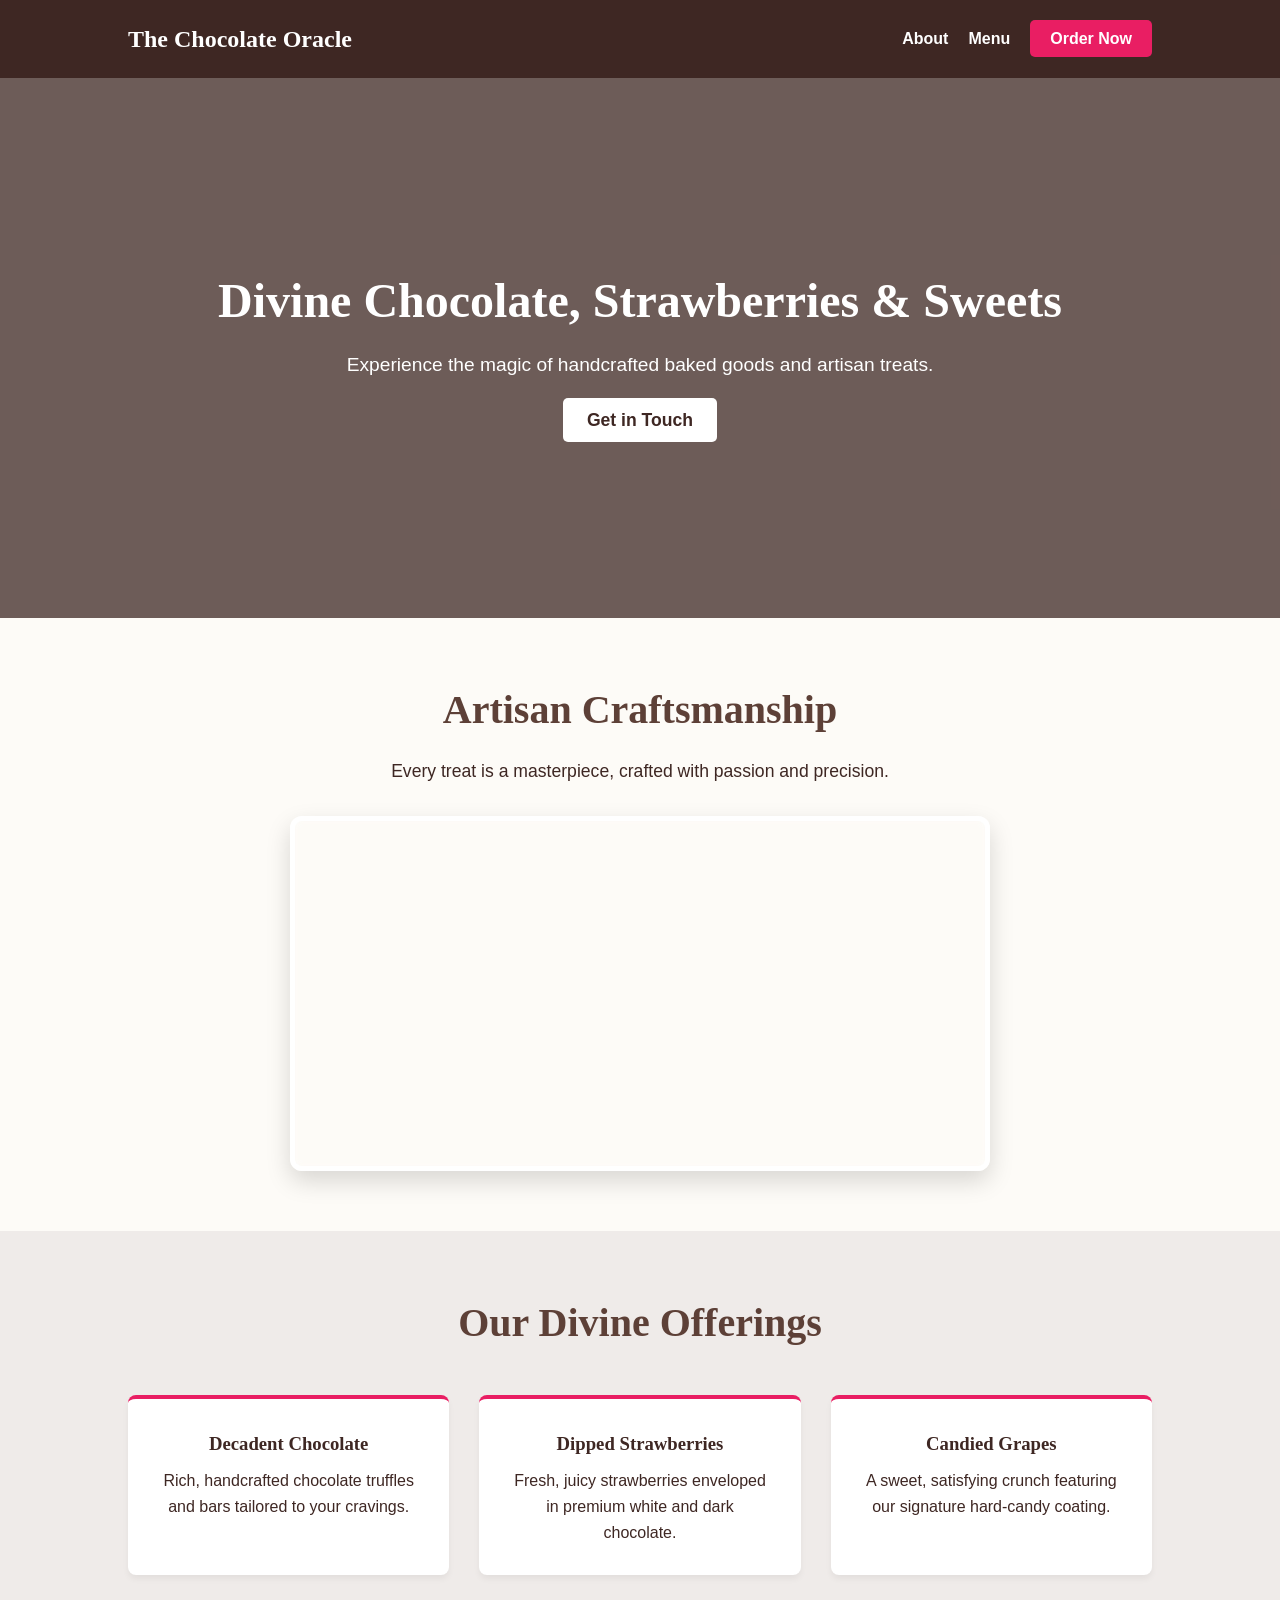
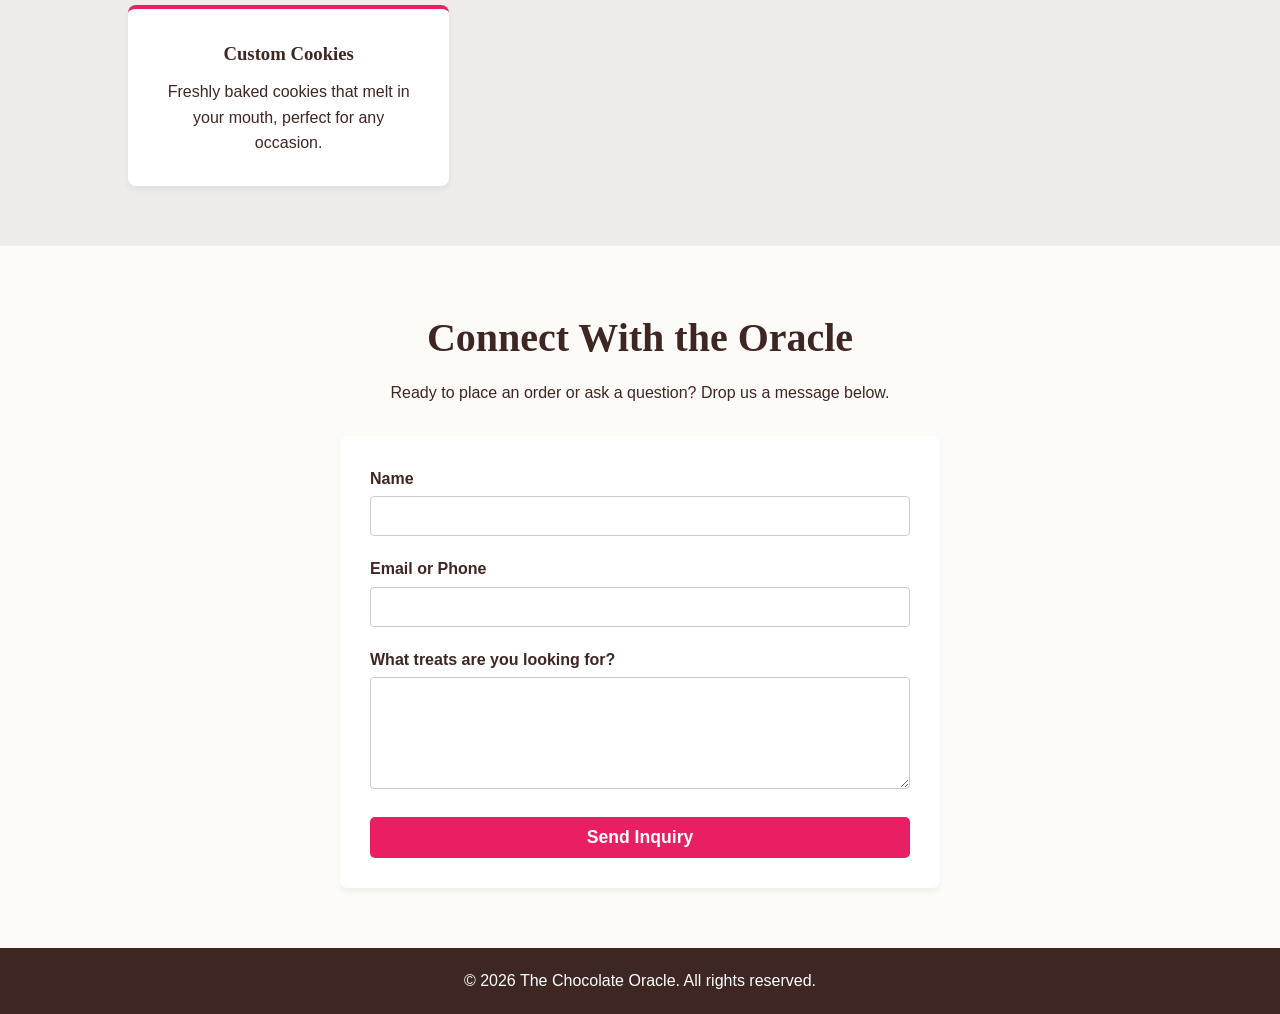
==== index.html @ 6633719f "Update index.html" ====
<!DOCTYPE html>
<html lang="en">
<head>
    <meta charset="UTF-8">
    <meta name="viewport" content="width=device-width, initial-scale=1.0">
    <title>The Chocolate Oracle | Divine Sweets & Treats</title>
    <link rel="stylesheet" href="style.css">
</head>
<body>

    <!-- Navigation -->
    <header>
        <nav class="navbar">
            <h1 class="logo">The Chocolate Oracle</h1>
            <ul class="nav-links">
                <li><a href="#about">About</a></li>
                <li><a href="#menu">Menu</a></li>
                <li><a href="#connect" class="btn-primary">Order Now</a></li>
            </ul>
        </nav>
    </header>

    <!-- Hero Section -->
    <section class="hero">
        <!-- Faded overlay to keep the text readable -->
        <div class="video-overlay"></div>
        
        <!-- FIRST VIDEO: Background -->
        <video autoplay loop muted playsinline class="hero-video">
            <source src="hero-video.mp4" type="video/mp4">
            Your browser does not support the video tag.
        </video>

        <div class="hero-content">
            <h2>Divine Chocolate, Strawberries & Sweets</h2>
            <p>Experience the magic of handcrafted baked goods and artisan treats.</p>
            <a href="#connect" class="btn-secondary">Get in Touch</a>
        </div>
    </section>

    <!-- Talent Showcase Section -->
    <section id="about" class="showcase">
        <h2>Artisan Craftsmanship</h2>
        <p>Every treat is a masterpiece, crafted with passion and precision.</p>
        
        <div class="video-container">
            <!-- Faded overlay for the second video -->
            <div class="showcase-overlay"></div>

            <!-- SECOND VIDEO: Talent Showcase -->
            <video autoplay loop muted playsinline class="showcase-video">
                <source src="bouquet-video.mp4" type="video/mp4">
                Your browser does not support the video tag.
            </video>
        </div>
    </section>

    <!-- Menu / Products Section -->
    <section id="menu" class="products">
        <h2>Our Divine Offerings</h2>
        <div class="product-grid">
            <div class="card">
                <h3>Decadent Chocolate</h3>
                <p>Rich, handcrafted chocolate truffles and bars tailored to your cravings.</p>
            </div>
            <div class="card">
                <h3>Dipped Strawberries</h3>
                <p>Fresh, juicy strawberries enveloped in premium white and dark chocolate.</p>
            </div>
            <div class="card">
                <h3>Candied Grapes</h3>
                <p>A sweet, satisfying crunch featuring our signature hard-candy coating.</p>
            </div>
            <div class="card">
                <h3>Custom Cookies</h3>
                <p>Freshly baked cookies that melt in your mouth, perfect for any occasion.</p>
            </div>
        </div>
    </section>

    <!-- Connect / Contact Section -->
    <section id="connect" class="connect">
        <h2>Connect With the Oracle</h2>
        <p>Ready to place an order or ask a question? Drop us a message below.</p>
        
        <form class="contact-form" action="#" method="POST">
            <div class="input-group">
                <label for="name">Name</label>
                <input type="text" id="name" name="name" required>
            </div>
            
            <div class="input-group">
                <label for="email">Email or Phone</label>
                <input type="text" id="email" name="email" required>
            </div>

            <div class="input-group">
                <label for="message">What treats are you looking for?</label>
                <textarea id="message" name="message" rows="5" required></textarea>
            </div>

            <button type="submit" class="btn-primary form-submit">Send Inquiry</button>
        </form>
    </section>

    <!-- Footer -->
    <footer>
        <p>&copy; 2026 The Chocolate Oracle. All rights reserved.</p>
    </footer>

</body>
</html>
---- style.css ----
/* General Reset & Typography */
* {
    margin: 0;
    padding: 0;
    box-sizing: border-box;
    font-family: 'Helvetica Neue', Arial, sans-serif;
}

body {
    background-color: #fdfbf7; /* Soft cream */
    color: #3e2723; /* Deep chocolate brown */
    line-height: 1.6;
}

html {
    scroll-behavior: smooth;
}

h1, h2, h3 {
    font-family: 'Georgia', serif;
}

/* Navigation */
.navbar {
    display: flex;
    justify-content: space-between;
    align-items: center;
    padding: 20px 10%;
    background-color: #3e2723;
    color: #fff;
}

.nav-links {
    list-style: none;
    display: flex;
    align-items: center;
    gap: 20px;
}

.nav-links a {
    color: #fff;
    text-decoration: none;
    font-weight: bold;
}

/* Buttons */
.btn-primary {
    background-color: #e91e63; /* Strawberry pink */
    color: white;
    padding: 10px 20px;
    border-radius: 5px;
    text-decoration: none;
    font-weight: bold;
    border: none;
    cursor: pointer;
    transition: background 0.3s;
}

.btn-primary:hover {
    background-color: #c2185b;
}

.btn-secondary {
    background-color: #fff;
    color: #3e2723;
    padding: 12px 24px;
    border-radius: 5px;
    text-decoration: none;
    font-weight: bold;
    font-size: 1.1rem;
    transition: background 0.3s;
}

.btn-secondary:hover {
    background-color: #f1f1f1;
}

/* HERO SECTION */
.hero {
    position: relative;
    height: 60vh;
    display: flex;
    align-items: center;
    justify-content: center;
    text-align: center;
    color: white;
    padding: 0 20px;
    overflow: hidden;
}

.hero-video {
    position: absolute;
    top: 0;
    left: 0;
    width: 100%;
    height: 100%;
    object-fit: cover;
    z-index: 0;
}

.video-overlay {
    position: absolute;
    top: 0;
    left: 0;
    width: 100%;
    height: 100%;
    background-color: rgba(62, 39, 35, 0.75); /* Keeps the main banner text readable */
    z-index: 1;
}

.hero-content {
    position: relative;
    z-index: 2; 
}

.hero-content h2 {
    font-size: 3rem;
    margin-bottom: 10px;
}

.hero-content p {
    font-size: 1.2rem;
    margin-bottom: 25px;
}

/* TALENT SHOWCASE SECTION */
.showcase {
    background-color: #fdfbf7;
    padding: 60px 10%;
    text-align: center;
}

.showcase h2 {
    font-size: 2.5rem;
    margin-bottom: 15px;
    color: #5d4037;
}

.showcase p {
    margin-bottom: 30px;
    font-size: 1.1rem;
}

.video-container {
    max-width: 700px;
    margin: 0 auto;
    border-radius: 12px;
    overflow: hidden;
    box-shadow: 0 10px 25px rgba(0,0,0,0.15);
    border: 5px solid #fff;
    position: relative; 
}

.showcase-overlay {
    position: absolute;
    top: 0;
    left: 0;
    width: 100%;
    height: 100%;
    /* A very sheer, light tint to keep it bright */
    background-color: rgba(255, 255, 255, 0.1); 
    /* The soft-focus blur trick to hide impurities */
    backdrop-filter: blur(3px);
    -webkit-backdrop-filter: blur(3px); 
    z-index: 1;
    pointer-events: none; 
}

.showcase-video {
    width: 100%;
    display: block;
    position: relative;
    z-index: 0;
}

/* Products Section */
.products {
    background-color: #efebe9;
    padding: 60px 10%;
    text-align: center;
}

.products h2 {
    font-size: 2.5rem;
    margin-bottom: 40px;
    color: #5d4037;
}

.product-grid {
    display: grid;
    grid-template-columns: repeat(auto-fit, minmax(250px, 1fr));
    gap: 30px;
}

.card {
    background: white;
    padding: 30px;
    border-radius: 8px;
    box-shadow: 0 4px 6px rgba(0,0,0,0.05);
    border-top: 4px solid #e91e63;
}

.card h3 {
    margin-bottom: 10px;
}

/* Connect / Contact Section */
.connect {
    background-color: #fdfbf7;
    padding: 60px 10%;
    text-align: center;
}

.connect h2 {
    font-size: 2.5rem;
    margin-bottom: 10px;
}

.contact-form {
    max-width: 600px;
    margin: 30px auto 0;
    text-align: left;
    background: white;
    padding: 30px;
    border-radius: 8px;
    box-shadow: 0 4px 6px rgba(0,0,0,0.05);
}

.input-group {
    margin-bottom: 20px;
}

.input-group label {
    display: block;
    margin-bottom: 5px;
    font-weight: bold;
}

.input-group input, 
.input-group textarea {
    width: 100%;
    padding: 10px;
    border: 1px solid #ccc;
    border-radius: 4px;
    font-size: 1rem;
}

.form-submit {
    width: 100%;
    font-size: 1.1rem;
}

/* Footer */
footer {
    text-align: center;
    padding: 20px;
    background-color: #3e2723;
    color: #fff;
}

/* Responsive adjustments */
@media (max-width: 768px) {
    .navbar {
        flex-direction: column;
        gap: 15px;
    }
    .hero-content h2 {
        font-size: 2.2rem;
    }
}
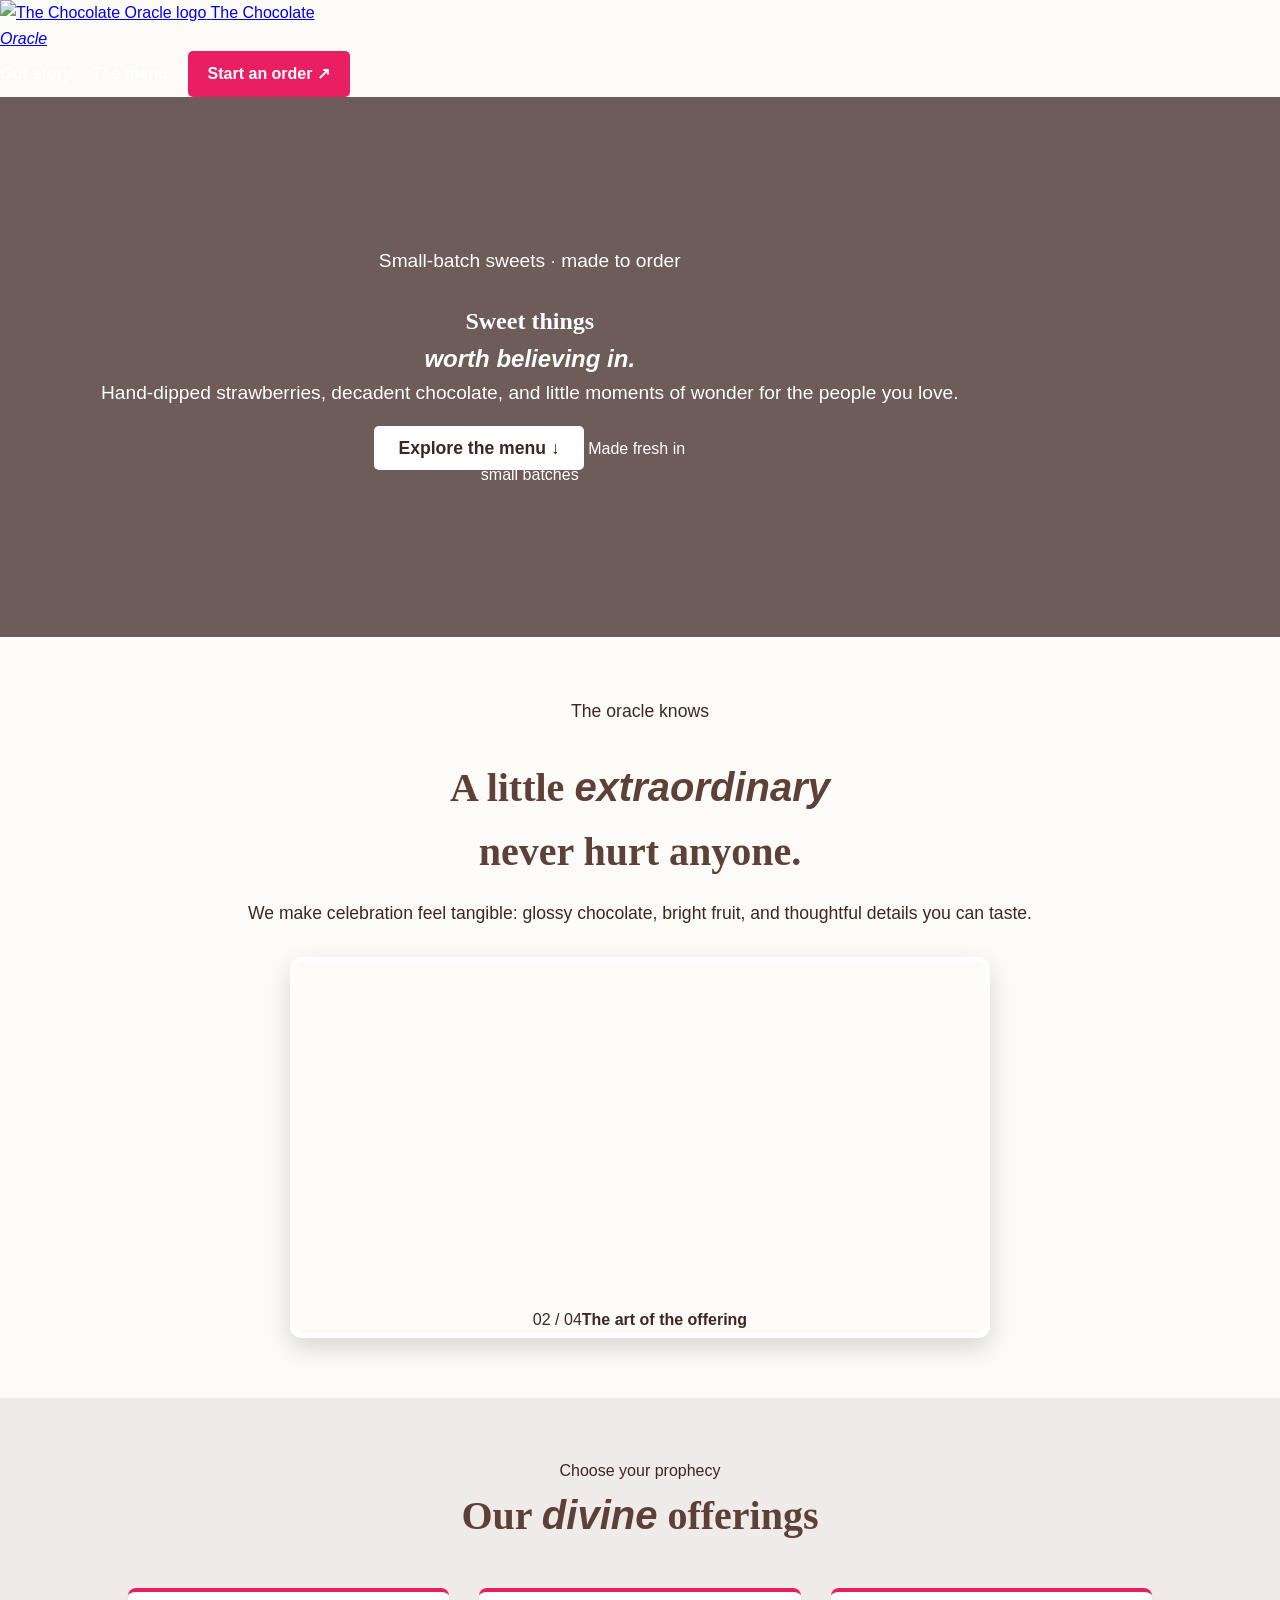
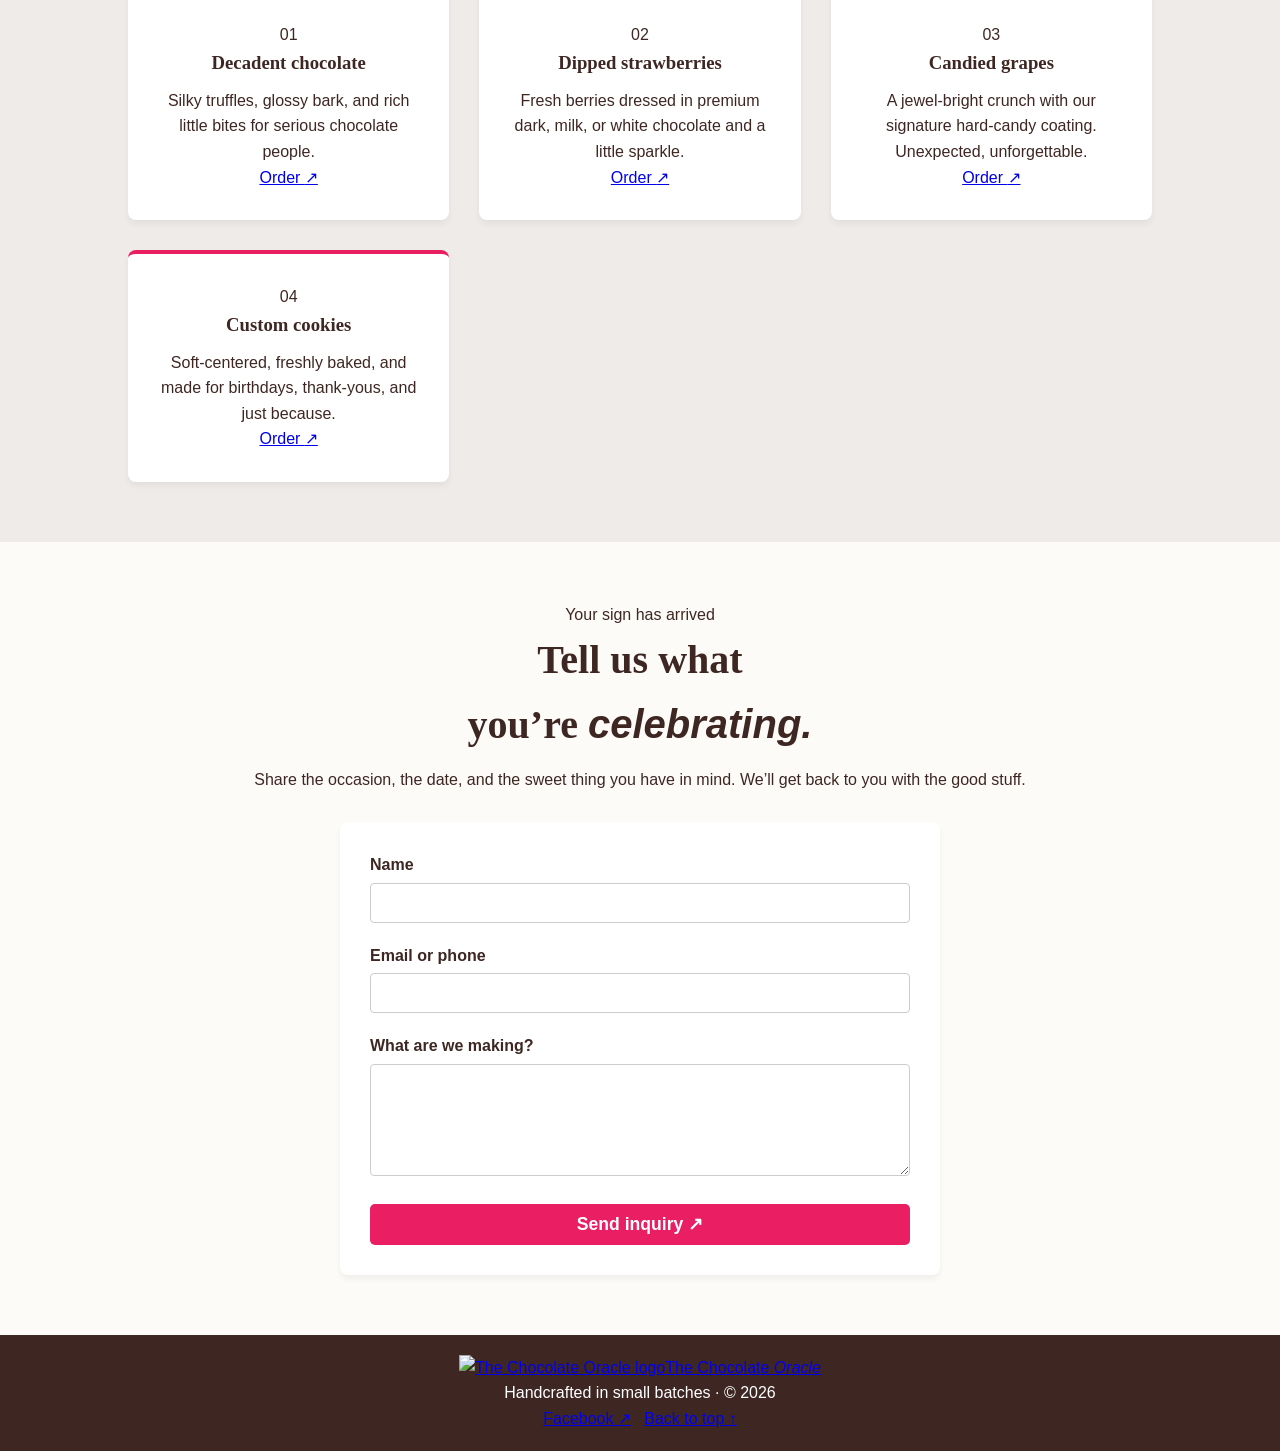
==== commit e41624f0: "Update index.html" ====
--- a/index.html
+++ b/index.html
@@ -3,86 +3,83 @@
 <head>
     <meta charset="UTF-8">
     <meta name="viewport" content="width=device-width, initial-scale=1.0">
-    <title>The Chocolate Oracle | Divine Sweets & Treats</title>
+    <title>The Chocolate Oracle | Handcrafted sweets</title>
     <link rel="stylesheet" href="style.css">
 </head>
 <body>
 
-    <!-- Navigation -->
-    <header>
-        <nav class="navbar">
-            <h1 class="logo">The Chocolate Oracle</h1>
-            <ul class="nav-links">
-                <li><a href="#about">About</a></li>
-                <li><a href="#menu">Menu</a></li>
-                <li><a href="#connect" class="btn-primary">Order Now</a></li>
-            </ul>
+    <header class="site-header">
+        <a class="logo" href="#top" aria-label="The Chocolate Oracle home">
+            <img class="logo-photo" src="https://scontent.fbtr1-1.fna.fbcdn.net/v/t39.30808-6/594072596_122097712575153212_9166603788342999100_n.jpg?stp=dst-jpg_tt6&amp;cstp=mx500x500&amp;ctp=s500x500&amp;_nc_cat=108&amp;ccb=1-7&amp;_nc_sid=6ee11a&amp;_nc_ohc=r9WMjKjKbZIQ7kNvwG5Yayb&amp;_nc_oc=Adr1AbtajCmg60G0U6X-JL86kqpSKoylIPFxCXI_S026IdfykBBBpPwS6JotdLHTeus&amp;_nc_zt=23&amp;_nc_ht=scontent.fbtr1-1.fna&amp;_nc_gid=QRbJIeFo7KZ7VgWL2P33UQ&amp;_nc_ss=7b2a8&amp;oh=00_AQHlGFoj-AohFdkRQfYXMRDlt6p4kGwg3x56mPkNC_NFeQ&amp;oe=6A7360A0" alt="The Chocolate Oracle logo">
+            <span>The Chocolate<br><em>Oracle</em></span>
+        </a>
+        <nav class="nav-links" aria-label="Main navigation">
+            <a href="#story">Our story</a>
+            <a href="#menu">The menu</a>
+            <a href="#connect" class="btn-primary">Start an order <span aria-hidden="true">↗</span></a>
         </nav>
     </header>
 
     <!-- Hero Section -->
+    <main id="top">
     <section class="hero">
-        <!-- Faded overlay to keep the text readable -->
         <div class="video-overlay"></div>
-        
-        <!-- FIRST VIDEO: Background -->
         <video autoplay loop muted playsinline class="hero-video">
             <source src="hero-video.mp4" type="video/mp4">
             Your browser does not support the video tag.
         </video>
 
         <div class="hero-content">
-            <h2>Divine Chocolate, Strawberries & Sweets</h2>
-            <p>Experience the magic of handcrafted baked goods and artisan treats.</p>
-            <a href="#connect" class="btn-secondary">Get in Touch</a>
+            <p class="eyebrow">Small-batch sweets · made to order</p>
+            <h1>Sweet things<br><em>worth believing in.</em></h1>
+            <p class="hero-copy">Hand-dipped strawberries, decadent chocolate, and little moments of wonder for the people you love.</p>
+            <div class="hero-actions">
+                <a href="#menu" class="btn-secondary">Explore the menu <span aria-hidden="true">↓</span></a>
+                <span class="hero-note">Made fresh in<br>small batches</span>
+            </div>
         </div>
+        <div class="hero-stamp" aria-hidden="true"><span>Made with</span><strong>intent</strong><span>&amp; a little magic</span></div>
     </section>
 
-    <!-- Talent Showcase Section -->
-    <section id="about" class="showcase">
-        <h2>Artisan Craftsmanship</h2>
-        <p>Every treat is a masterpiece, crafted with passion and precision.</p>
-        
+    <section id="story" class="showcase">
+        <div class="section-intro">
+            <p class="eyebrow">The oracle knows</p>
+            <h2>A little <em>extraordinary</em><br>never hurt anyone.</h2>
+            <p>We make celebration feel tangible: glossy chocolate, bright fruit, and thoughtful details you can taste.</p>
+        </div>
         <div class="video-container">
-            <!-- Faded overlay for the second video -->
-            <div class="showcase-overlay"></div>
-
-            <!-- SECOND VIDEO: Talent Showcase -->
             <video autoplay loop muted playsinline class="showcase-video">
                 <source src="bouquet-video.mp4" type="video/mp4">
                 Your browser does not support the video tag.
             </video>
+            <div class="video-caption"><span>02 / 04</span><strong>The art of the offering</strong></div>
         </div>
     </section>
 
-    <!-- Menu / Products Section -->
     <section id="menu" class="products">
-        <h2>Our Divine Offerings</h2>
+        <div class="section-heading"><p class="eyebrow">Choose your prophecy</p><h2>Our <em>divine</em> offerings</h2><span class="heading-rule"></span></div>
         <div class="product-grid">
             <div class="card">
-                <h3>Decadent Chocolate</h3>
-                <p>Rich, handcrafted chocolate truffles and bars tailored to your cravings.</p>
+                <span class="card-number">01</span><h3>Decadent chocolate</h3>
+                <p>Silky truffles, glossy bark, and rich little bites for serious chocolate people.</p><a href="#connect" aria-label="Order decadent chocolate">Order <span>↗</span></a>
             </div>
             <div class="card">
-                <h3>Dipped Strawberries</h3>
-                <p>Fresh, juicy strawberries enveloped in premium white and dark chocolate.</p>
+                <span class="card-number">02</span><h3>Dipped strawberries</h3>
+                <p>Fresh berries dressed in premium dark, milk, or white chocolate and a little sparkle.</p><a href="#connect" aria-label="Order dipped strawberries">Order <span>↗</span></a>
             </div>
             <div class="card">
-                <h3>Candied Grapes</h3>
-                <p>A sweet, satisfying crunch featuring our signature hard-candy coating.</p>
+                <span class="card-number">03</span><h3>Candied grapes</h3>
+                <p>A jewel-bright crunch with our signature hard-candy coating. Unexpected, unforgettable.</p><a href="#connect" aria-label="Order candied grapes">Order <span>↗</span></a>
             </div>
             <div class="card">
-                <h3>Custom Cookies</h3>
-                <p>Freshly baked cookies that melt in your mouth, perfect for any occasion.</p>
+                <span class="card-number">04</span><h3>Custom cookies</h3>
+                <p>Soft-centered, freshly baked, and made for birthdays, thank-yous, and just because.</p><a href="#connect" aria-label="Order custom cookies">Order <span>↗</span></a>
             </div>
         </div>
     </section>
 
-    <!-- Connect / Contact Section -->
     <section id="connect" class="connect">
-        <h2>Connect With the Oracle</h2>
-        <p>Ready to place an order or ask a question? Drop us a message below.</p>
-        
+        <div class="connect-copy"><p class="eyebrow">Your sign has arrived</p><h2>Tell us what<br>you’re <em>celebrating.</em></h2><p>Share the occasion, the date, and the sweet thing you have in mind. We’ll get back to you with the good stuff.</p></div>
         <form class="contact-form" action="#" method="POST">
             <div class="input-group">
                 <label for="name">Name</label>
@@ -90,22 +87,25 @@
             </div>
             
             <div class="input-group">
-                <label for="email">Email or Phone</label>
+                <label for="email">Email or phone</label>
                 <input type="text" id="email" name="email" required>
             </div>
 
             <div class="input-group">
-                <label for="message">What treats are you looking for?</label>
+                <label for="message">What are we making?</label>
                 <textarea id="message" name="message" rows="5" required></textarea>
             </div>
 
-            <button type="submit" class="btn-primary form-submit">Send Inquiry</button>
+            <button type="submit" class="btn-primary form-submit">Send inquiry <span aria-hidden="true">↗</span></button>
         </form>
     </section>
+    </main>
 
     <!-- Footer -->
     <footer>
-        <p>&copy; 2026 The Chocolate Oracle. All rights reserved.</p>
+        <a class="logo" href="#top"><img class="logo-photo" src="https://scontent.fbtr1-1.fna.fbcdn.net/v/t39.30808-6/594072596_122097712575153212_9166603788342999100_n.jpg?stp=dst-jpg_tt6&amp;cstp=mx500x500&amp;ctp=s500x500&amp;_nc_cat=108&amp;ccb=1-7&amp;_nc_sid=6ee11a&amp;_nc_ohc=r9WMjKjKbZIQ7kNvwG5Yayb&amp;_nc_oc=Adr1AbtajCmg60G0U6X-JL86kqpSKoylIPFxCXI_S026IdfykBBBpPwS6JotdLHTeus&amp;_nc_zt=23&amp;_nc_ht=scontent.fbtr1-1.fna&amp;_nc_gid=QRbJIeFo7KZ7VgWL2P33UQ&amp;_nc_ss=7b2a8&amp;oh=00_AQHlGFoj-AohFdkRQfYXMRDlt6p4kGwg3x56mPkNC_NFeQ&amp;oe=6A7360A0" alt="The Chocolate Oracle logo"><span>The Chocolate <em>Oracle</em></span></a>
+        <p>Handcrafted in small batches · © 2026</p>
+        <span><a href="https://www.facebook.com/profile.php?id=61584596374149" class="back-top">Facebook ↗</a> &nbsp; <a href="#top" class="back-top">Back to top ↑</a></span>
     </footer>
 
 </body>
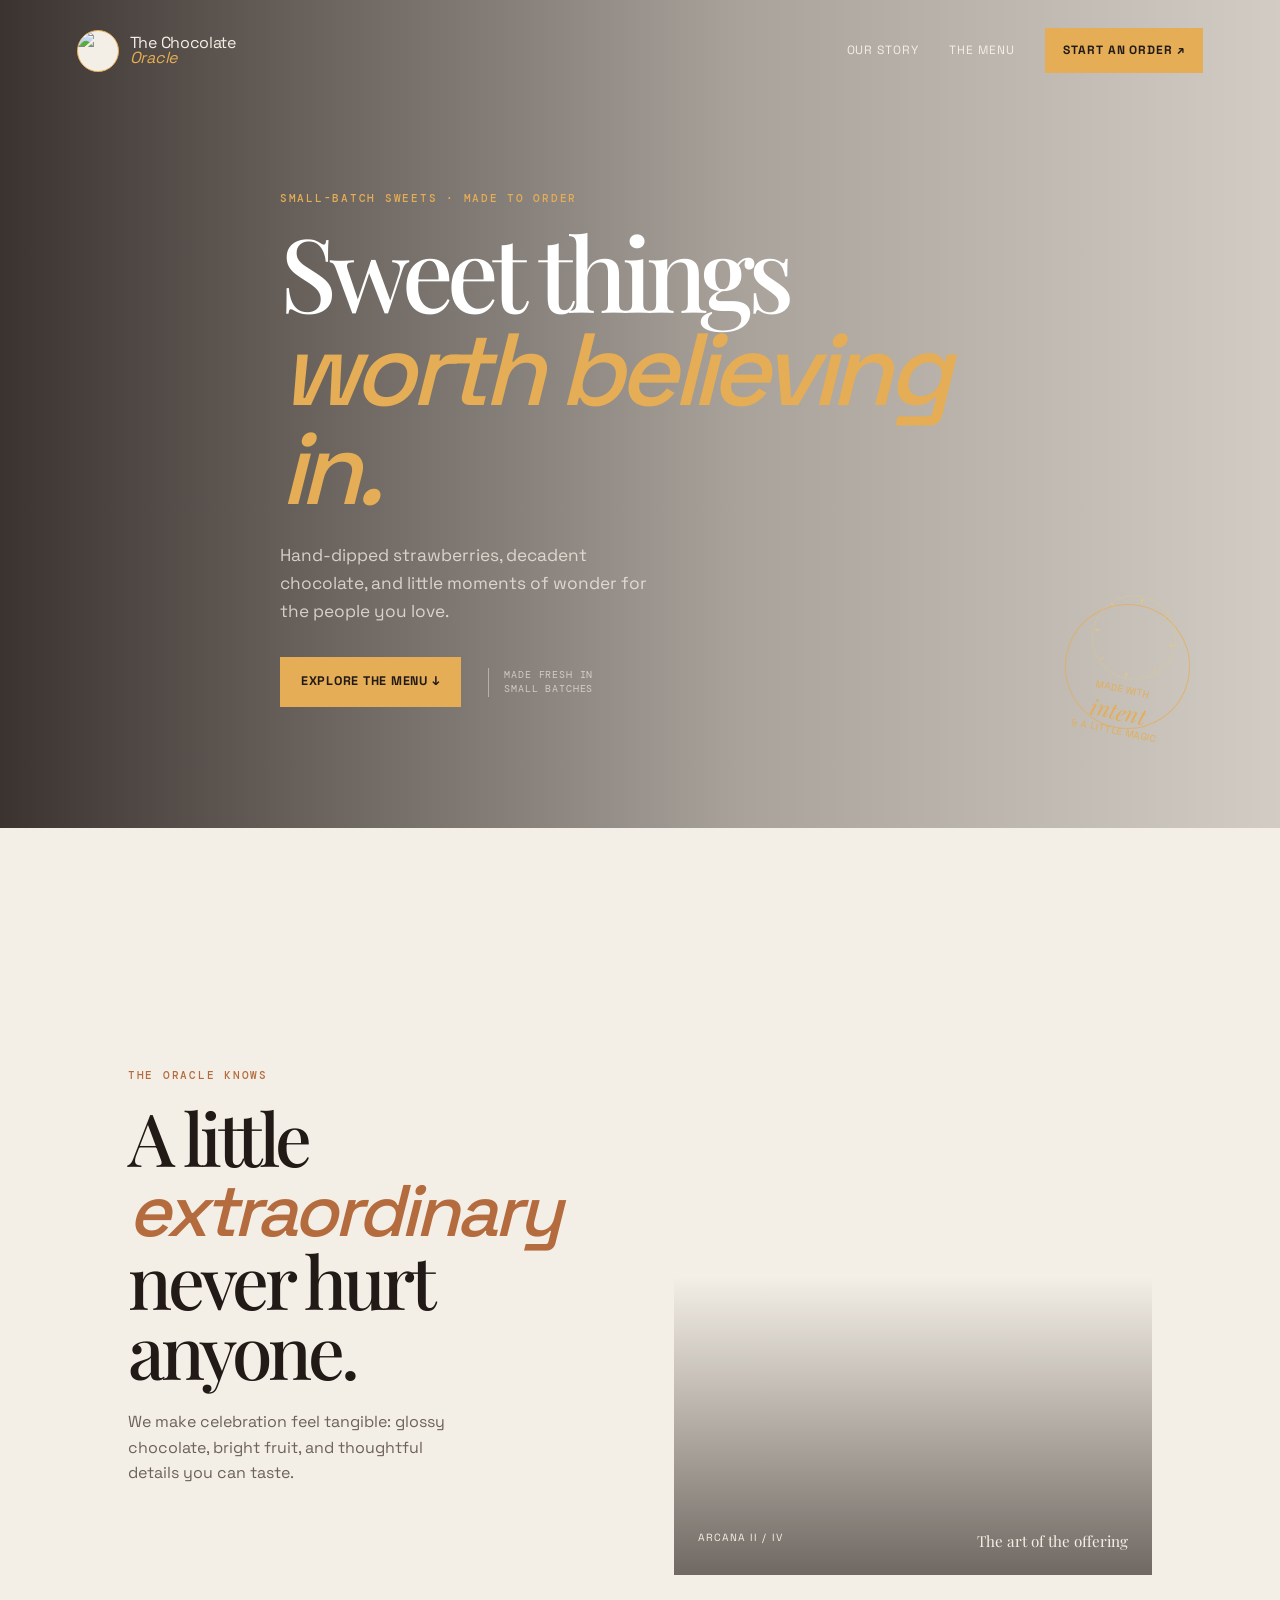
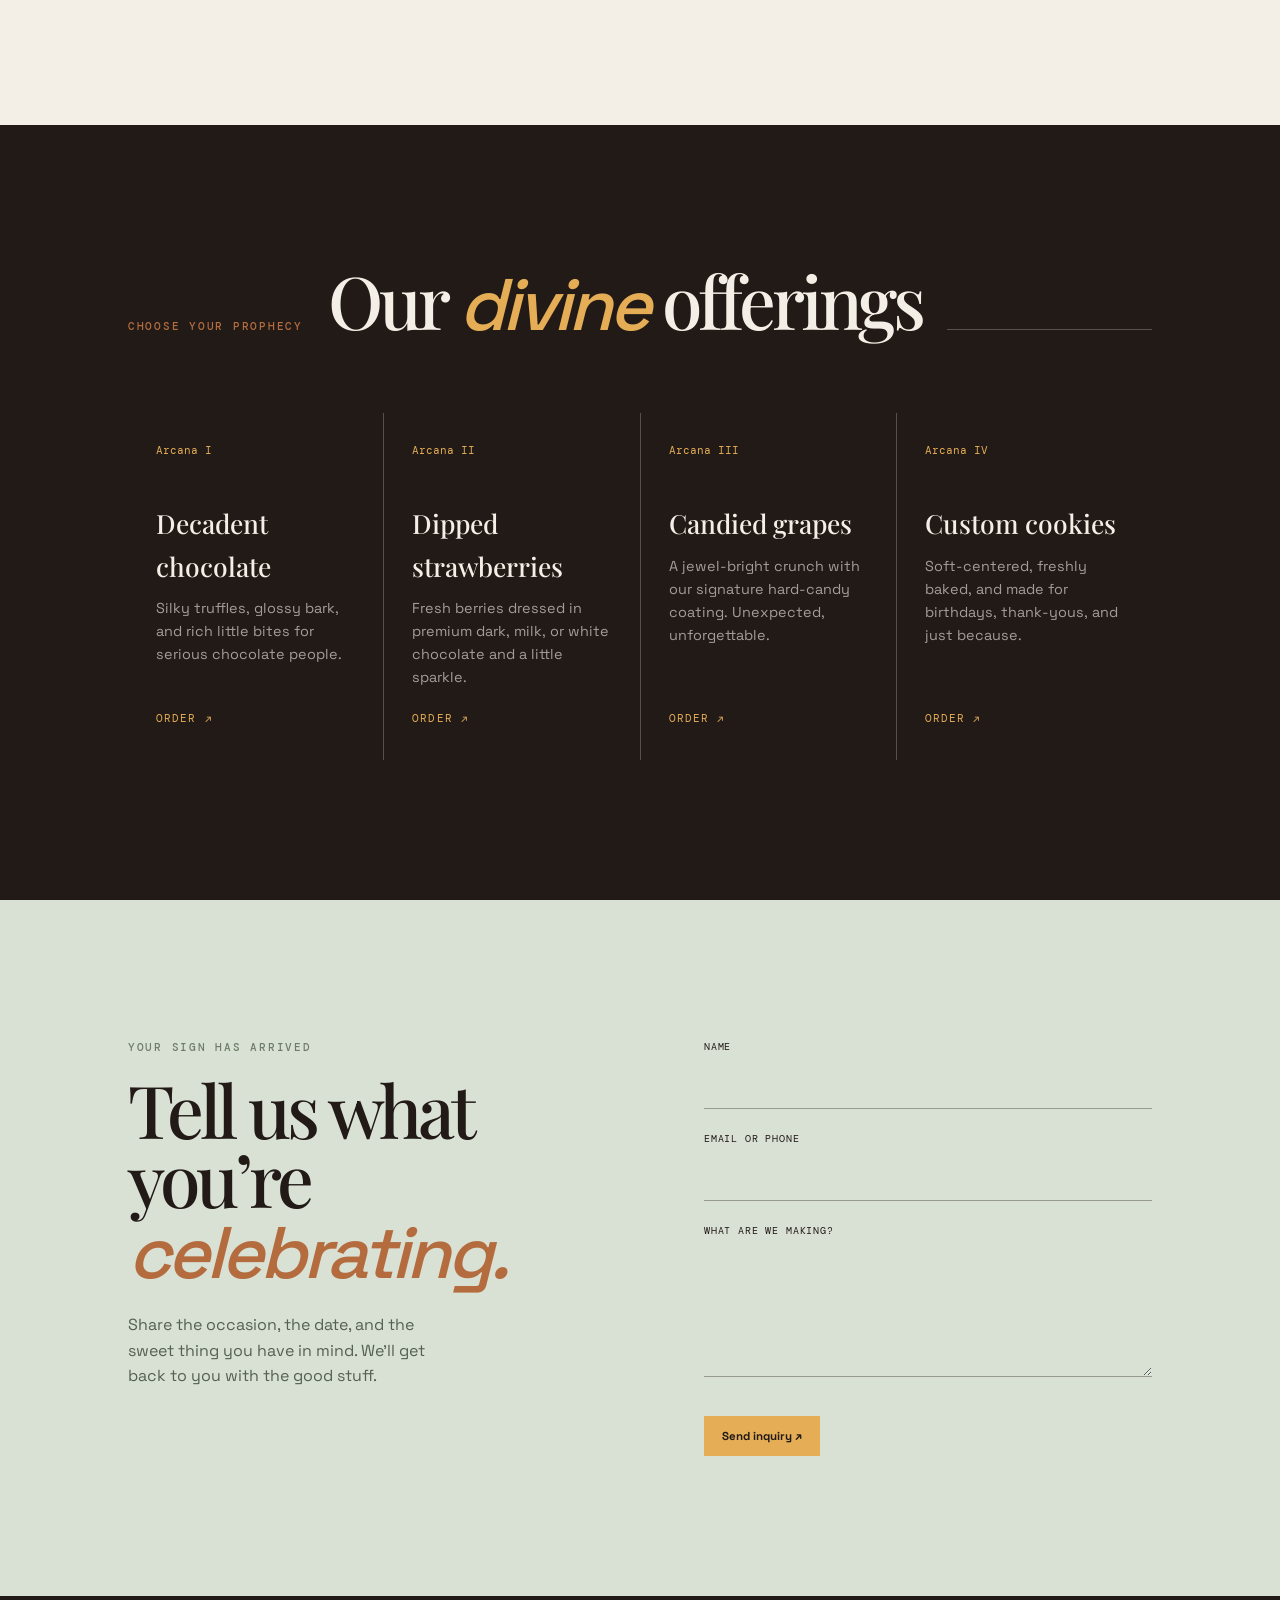
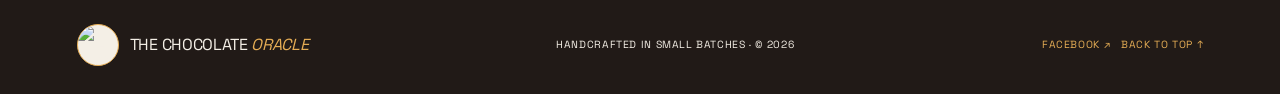
==== commit 627cc24d: "Update product numbers to Arcana I-IV" ====
--- a/index.html
+++ b/index.html
@@ -38,7 +38,31 @@
                 <span class="hero-note">Made fresh in<br>small batches</span>
             </div>
         </div>
-        <div class="hero-stamp" aria-hidden="true"><span>Made with</span><strong>intent</strong><span>&amp; a little magic</span></div>
+        <div class="hero-stamp" aria-hidden="true">
+            <div class="dial">
+                <svg viewBox="0 0 148 148" fill="none">
+                    <circle cx="74" cy="74" r="72" stroke="#e8c979" stroke-opacity=".55" stroke-width="1"/>
+                    <g stroke="#e8c979" stroke-width="1">
+                        <line x1="74" y1="4" x2="74" y2="14"/>
+                        <line x1="74" y1="134" x2="74" y2="144"/>
+                        <line x1="4" y1="74" x2="14" y2="74"/>
+                        <line x1="134" y1="74" x2="144" y2="74"/>
+                        <line x1="23.5" y1="23.5" x2="30.6" y2="30.6"/>
+                        <line x1="117.4" y1="117.4" x2="124.5" y2="124.5"/>
+                        <line x1="23.5" y1="124.5" x2="30.6" y2="117.4"/>
+                        <line x1="117.4" y1="30.6" x2="124.5" y2="23.5"/>
+                    </g>
+                    <g fill="#e8c979">
+                        <circle cx="74" cy="9" r="1.6"/>
+                        <circle cx="139" cy="74" r="1.6"/>
+                        <circle cx="74" cy="139" r="1.6"/>
+                        <circle cx="9" cy="74" r="1.6"/>
+                    </g>
+                </svg>
+            </div>
+            <div class="dial-inner"></div>
+            <span>Made with</span><strong>intent</strong><span>&amp; a little magic</span>
+        </div>
     </section>
 
     <section id="story" class="showcase">
@@ -52,7 +76,7 @@
                 <source src="bouquet-video.mp4" type="video/mp4">
                 Your browser does not support the video tag.
             </video>
-            <div class="video-caption"><span>02 / 04</span><strong>The art of the offering</strong></div>
+            <div class="video-caption"><span>Arcana II / IV</span><strong>The art of the offering</strong></div>
         </div>
     </section>
 
@@ -60,19 +84,19 @@
         <div class="section-heading"><p class="eyebrow">Choose your prophecy</p><h2>Our <em>divine</em> offerings</h2><span class="heading-rule"></span></div>
         <div class="product-grid">
             <div class="card">
-                <span class="card-number">01</span><h3>Decadent chocolate</h3>
+                <span class="card-number">Arcana I</span><h3>Decadent chocolate</h3>
                 <p>Silky truffles, glossy bark, and rich little bites for serious chocolate people.</p><a href="#connect" aria-label="Order decadent chocolate">Order <span>↗</span></a>
             </div>
             <div class="card">
-                <span class="card-number">02</span><h3>Dipped strawberries</h3>
+                <span class="card-number">Arcana II</span><h3>Dipped strawberries</h3>
                 <p>Fresh berries dressed in premium dark, milk, or white chocolate and a little sparkle.</p><a href="#connect" aria-label="Order dipped strawberries">Order <span>↗</span></a>
             </div>
             <div class="card">
-                <span class="card-number">03</span><h3>Candied grapes</h3>
+                <span class="card-number">Arcana III</span><h3>Candied grapes</h3>
                 <p>A jewel-bright crunch with our signature hard-candy coating. Unexpected, unforgettable.</p><a href="#connect" aria-label="Order candied grapes">Order <span>↗</span></a>
             </div>
             <div class="card">
-                <span class="card-number">04</span><h3>Custom cookies</h3>
+                <span class="card-number">Arcana IV</span><h3>Custom cookies</h3>
                 <p>Soft-centered, freshly baked, and made for birthdays, thank-yous, and just because.</p><a href="#connect" aria-label="Order custom cookies">Order <span>↗</span></a>
             </div>
         </div>
--- a/style.css
+++ b/style.css
@@ -1,14 +1,15 @@
-/* General Reset & Typography */
+@import url('https://fonts.googleapis.com/css2?family=DM+Mono:wght@400;500&family=Playfair+Display:ital,wght@0,500;0,600;1,500;1,600&family=Space+Grotesk:wght@400;500;600;700&display=swap');
+
 * {
     margin: 0;
     padding: 0;
     box-sizing: border-box;
-    font-family: 'Helvetica Neue', Arial, sans-serif;
+    font-family: 'Space Grotesk', sans-serif;
 }
 
 body {
-    background-color: #fdfbf7; /* Soft cream */
-    color: #3e2723; /* Deep chocolate brown */
+    background: #f4efe6;
+    color: #211a17;
     line-height: 1.6;
 }
 
@@ -16,75 +17,84 @@
     scroll-behavior: smooth;
 }
 
-h1, h2, h3 {
-    font-family: 'Georgia', serif;
-}
-
-/* Navigation */
-.navbar {
+h1, h2, h3, .logo {
+    font-family: 'Playfair Display', Georgia, serif;
+}
+
+.site-header {
+    position: absolute;
+    top: 0;
+    left: 0;
+    right: 0;
+    z-index: 5;
     display: flex;
     justify-content: space-between;
     align-items: center;
-    padding: 20px 10%;
-    background-color: #3e2723;
-    color: #fff;
-}
-
+    padding: 28px 6vw;
+    color: #f4efe6;
+}
+
+.logo { display: flex; gap: 11px; align-items: center; color: inherit; text-decoration: none; font-size: 1rem; line-height: .9; letter-spacing: -.02em; }
+.logo em { color: #e5ad55; }
+.logo-photo { width: 42px; height: 42px; object-fit: cover; border-radius: 50%; border: 1px solid #e5ad55; background: #f4efe6; }
 .nav-links {
-    list-style: none;
-    display: flex;
-    align-items: center;
-    gap: 20px;
-}
-
+    display: flex;
+    align-items: center;
+    gap: 30px;
+}
 .nav-links a {
-    color: #fff;
+    color: inherit;
     text-decoration: none;
-    font-weight: bold;
+    font-size: .75rem;
+    letter-spacing: .08em;
+    text-transform: uppercase;
 }
 
 /* Buttons */
 .btn-primary {
-    background-color: #e91e63; /* Strawberry pink */
-    color: white;
-    padding: 10px 20px;
-    border-radius: 5px;
+    background-color: #e5ad55;
+    color: #211a17 !important;
+    padding: 13px 18px;
+    border-radius: 0;
     text-decoration: none;
     font-weight: bold;
     border: none;
     cursor: pointer;
-    transition: background 0.3s;
+    transition: background .3s, transform .3s;
 }
 
 .btn-primary:hover {
-    background-color: #c2185b;
+    background-color: #f1c579;
+    transform: translateY(-2px);
 }
 
 .btn-secondary {
-    background-color: #fff;
-    color: #3e2723;
-    padding: 12px 24px;
-    border-radius: 5px;
+    background-color: #e5ad55;
+    color: #211a17;
+    padding: 15px 21px;
+    border-radius: 0;
     text-decoration: none;
     font-weight: bold;
-    font-size: 1.1rem;
-    transition: background 0.3s;
+    font-size: .78rem;
+    letter-spacing: .06em;
+    text-transform: uppercase;
+    transition: background .3s;
 }
 
 .btn-secondary:hover {
-    background-color: #f1f1f1;
+    background-color: #f1c579;
 }
 
 /* HERO SECTION */
 .hero {
     position: relative;
-    height: 60vh;
+    min-height: 92vh;
     display: flex;
     align-items: center;
     justify-content: center;
-    text-align: center;
+    text-align: left;
     color: white;
-    padding: 0 20px;
+    padding: 160px 12vw 90px;
     overflow: hidden;
 }
 
@@ -104,167 +114,128 @@
     left: 0;
     width: 100%;
     height: 100%;
-    background-color: rgba(62, 39, 35, 0.75); /* Keeps the main banner text readable */
+    background: linear-gradient(90deg, rgba(28, 20, 17, .86) 0%, rgba(28, 20, 17, .35) 58%, rgba(28, 20, 17, .16));
     z-index: 1;
 }
 
 .hero-content {
     position: relative;
     z-index: 2; 
-}
-
-.hero-content h2 {
-    font-size: 3rem;
-    margin-bottom: 10px;
-}
-
-.hero-content p {
-    font-size: 1.2rem;
-    margin-bottom: 25px;
-}
-
+    max-width: 720px;
+}
+
+.eyebrow { color: #e5ad55; font: 500 .68rem 'DM Mono', monospace; text-transform: uppercase; letter-spacing: .16em; margin-bottom: 20px; }
+.hero-content h1 { font-size: clamp(3.7rem, 8vw, 7.7rem); font-weight: 500; line-height: .9; letter-spacing: -.065em; margin-bottom: 27px; }
+.hero-content h1 em, h2 em { color: #e5ad55; font-weight: 500; }
+.hero-copy { max-width: 390px; font-size: 1.08rem; color: rgba(244,239,230,.78); margin-bottom: 32px; }
+.hero-actions { display: flex; align-items: center; gap: 27px; }
+.hero-note { border-left: 1px solid rgba(244,239,230,.45); padding-left: 15px; color: rgba(244,239,230,.68); font: .65rem/1.4 'DM Mono', monospace; text-transform: uppercase; letter-spacing: .08em; }
+.hero-stamp { position: absolute; z-index: 2; right: 7vw; bottom: 12%; width: 125px; height: 125px; border: 1px solid rgba(229,173,85,.7); border-radius: 50%; display: grid; place-content: center; text-align: center; color: #e5ad55; font: .6rem/1.4 'DM Mono', monospace; text-transform: uppercase; letter-spacing: .07em; transform: rotate(12deg); }
+.hero-stamp strong { font: italic 1.35rem 'Playfair Display', serif; text-transform: none; letter-spacing: 0; }
 /* TALENT SHOWCASE SECTION */
 .showcase {
-    background-color: #fdfbf7;
-    padding: 60px 10%;
-    text-align: center;
-}
-
-.showcase h2 {
-    font-size: 2.5rem;
-    margin-bottom: 15px;
-    color: #5d4037;
-}
-
-.showcase p {
-    margin-bottom: 30px;
-    font-size: 1.1rem;
-}
-
-.video-container {
-    max-width: 700px;
-    margin: 0 auto;
-    border-radius: 12px;
-    overflow: hidden;
-    box-shadow: 0 10px 25px rgba(0,0,0,0.15);
-    border: 5px solid #fff;
-    position: relative; 
-}
-
-.showcase-overlay {
-    position: absolute;
-    top: 0;
-    left: 0;
-    width: 100%;
-    height: 100%;
-    /* A very sheer, light tint to keep it bright */
-    background-color: rgba(255, 255, 255, 0.1); 
-    /* The soft-focus blur trick to hide impurities */
-    backdrop-filter: blur(3px);
-    -webkit-backdrop-filter: blur(3px); 
-    z-index: 1;
-    pointer-events: none; 
-}
-
-.showcase-video {
-    width: 100%;
-    display: block;
-    position: relative;
-    z-index: 0;
-}
-
+    background: #f4efe6;
+    padding: 150px 10vw;
+    display: grid;
+    grid-template-columns: .8fr 1.2fr;
+    gap: 9vw;
+    align-items: center;
+}
+.section-intro h2, .section-heading h2, .connect h2 { font-size: clamp(2.8rem, 5.7vw, 5.4rem); font-weight: 500; line-height: .95; letter-spacing: -.055em; margin-bottom: 25px; }
+.section-intro > p:last-child { color: #6c625a; max-width: 330px; }
+.section-intro .eyebrow, .section-heading .eyebrow { color: #b46c3f; }
+.section-intro h2 em { color: #b46c3f; }
+.video-container { position: relative; overflow: hidden; aspect-ratio: 4 / 5; max-height: 660px; }
+.video-container::after { content: ''; position: absolute; inset: 0; background: linear-gradient(0deg, rgba(24,15,11,.6), transparent 50%); pointer-events: none; }
+.showcase-video { width: 100%; height: 100%; object-fit: cover; display: block; }
+.video-caption { position: absolute; z-index: 2; bottom: 24px; left: 24px; right: 24px; display: flex; justify-content: space-between; color: #f4efe6; font: .65rem 'DM Mono', monospace; text-transform: uppercase; letter-spacing: .1em; }
+.video-caption strong { font: .95rem 'Playfair Display', serif; text-transform: none; letter-spacing: 0; }
 /* Products Section */
 .products {
-    background-color: #efebe9;
-    padding: 60px 10%;
-    text-align: center;
-}
-
-.products h2 {
-    font-size: 2.5rem;
-    margin-bottom: 40px;
-    color: #5d4037;
-}
+    background: #211a17;
+    color: #f4efe6;
+    padding: 140px 10vw;
+}
+.section-heading { display: flex; align-items: baseline; gap: 25px; margin-bottom: 60px; flex-wrap: wrap; }.section-heading h2 { margin: 0; }.section-heading h2 em { color: #e5ad55; }.heading-rule { height: 1px; flex: 1; min-width: 60px; background: rgba(244,239,230,.25); }
 
 .product-grid {
     display: grid;
     grid-template-columns: repeat(auto-fit, minmax(250px, 1fr));
-    gap: 30px;
+    gap: 1px;
+    background: rgba(244,239,230,.25);
 }
 
 .card {
-    background: white;
-    padding: 30px;
-    border-radius: 8px;
-    box-shadow: 0 4px 6px rgba(0,0,0,0.05);
-    border-top: 4px solid #e91e63;
-}
-
-.card h3 {
-    margin-bottom: 10px;
-}
+    background: #211a17;
+    padding: 30px 28px 35px;
+    min-height: 265px;
+    display: flex;
+    flex-direction: column;
+}
+.card-number { color: #e5ad55; font: .68rem 'DM Mono', monospace; margin-bottom: 45px; }.card h3 { font-size: 1.65rem; font-weight: 500; margin-bottom: 10px; }.card p { color: rgba(244,239,230,.62); font-size: .9rem; margin-bottom: 22px; }.card a { color: #e5ad55; font: .68rem 'DM Mono', monospace; text-transform: uppercase; letter-spacing: .1em; text-decoration: none; margin-top: auto; }
 
 /* Connect / Contact Section */
 .connect {
-    background-color: #fdfbf7;
-    padding: 60px 10%;
-    text-align: center;
-}
-
-.connect h2 {
-    font-size: 2.5rem;
-    margin-bottom: 10px;
-}
+    background: #d9e0d4;
+    padding: 140px 10vw;
+    display: grid;
+    grid-template-columns: 1fr 1fr;
+    gap: 10vw;
+    align-items: start;
+}
+.connect h2 em { color: #b46c3f; }.connect-copy > p:last-child { max-width: 330px; color: #536052; }.connect .eyebrow { color: #6e7d69; }
 
 .contact-form {
     max-width: 600px;
-    margin: 30px auto 0;
+    margin: 0;
     text-align: left;
-    background: white;
-    padding: 30px;
-    border-radius: 8px;
-    box-shadow: 0 4px 6px rgba(0,0,0,0.05);
 }
 
 .input-group {
-    margin-bottom: 20px;
+    margin-bottom: 23px;
 }
 
 .input-group label {
     display: block;
-    margin-bottom: 5px;
-    font-weight: bold;
+    margin-bottom: 8px;
+    font: .65rem 'DM Mono', monospace;
+    text-transform: uppercase;
+    letter-spacing: .08em;
 }
 
 .input-group input, 
 .input-group textarea {
     width: 100%;
-    padding: 10px;
-    border: 1px solid #ccc;
-    border-radius: 4px;
+    padding: 13px 0;
+    border: 0;
+    border-bottom: 1px solid rgba(33,26,23,.35);
+    border-radius: 0;
+    background: transparent;
     font-size: 1rem;
-}
+    color: #211a17;
+    outline: none;
+}
+.input-group input:focus, .input-group textarea:focus { border-bottom-color: #b46c3f; }.input-group textarea { min-height: 100px; resize: vertical; }.form-submit { margin-top: 8px; cursor: pointer; }
 
 .form-submit {
-    width: 100%;
-    font-size: 1.1rem;
+    font-size: .72rem;
 }
 
 /* Footer */
 footer {
-    text-align: center;
-    padding: 20px;
-    background-color: #3e2723;
-    color: #fff;
-}
+    display: flex;
+    justify-content: space-between;
+    align-items: center;
+    padding: 28px 6vw;
+    background: #211a17;
+    color: #f4efe6;
+    font: .65rem 'DM Mono', monospace;
+    text-transform: uppercase;
+    letter-spacing: .06em;
+}
+.back-top { color: #e5ad55; text-decoration: none; }
 
 /* Responsive adjustments */
 @media (max-width: 768px) {
-    .navbar {
-        flex-direction: column;
-        gap: 15px;
-    }
-    .hero-content h2 {
-        font-size: 2.2rem;
-    }
-}
+    .site-header { padding: 22px 6vw; }.nav-links { gap: 14px; }.nav-links > a:not(.btn-primary) { display: none; }.hero { min-height: 88vh; padding: 140px 8vw 70px; }.hero-content h1 { font-size: clamp(3.5rem, 16vw, 5.4rem); }.hero-stamp { right: 7vw; bottom: 8%; transform: scale(.75) rotate(12deg); }.showcase, .connect { padding: 90px 8vw; grid-template-columns: 1fr; gap: 48px; }.video-container { max-height: 520px; }.products { padding: 90px 8vw; }.product-grid { grid-template-columns: 1fr; }.card { min-height: 220px; }.card-number { margin-bottom: 30px; } footer { flex-wrap: wrap; gap: 20px; } footer p { order: 3; width: 100%; }
+}
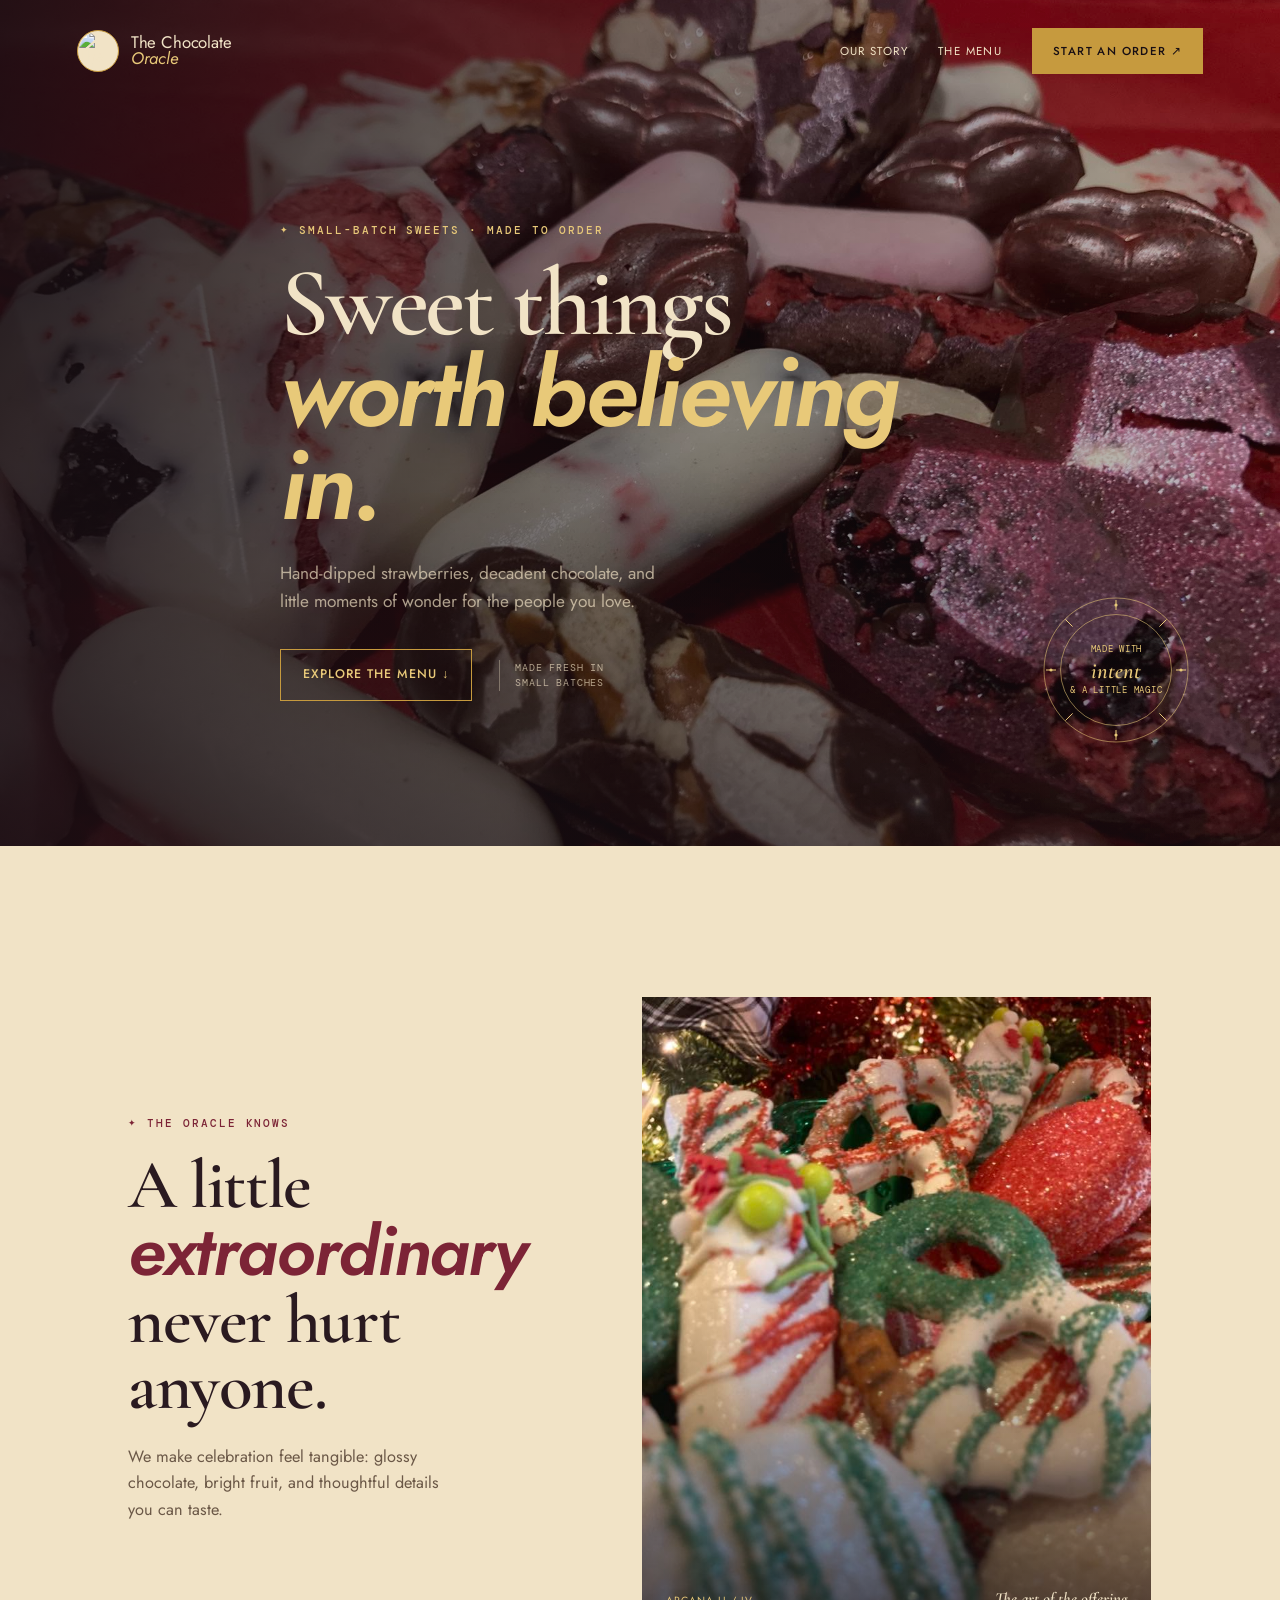
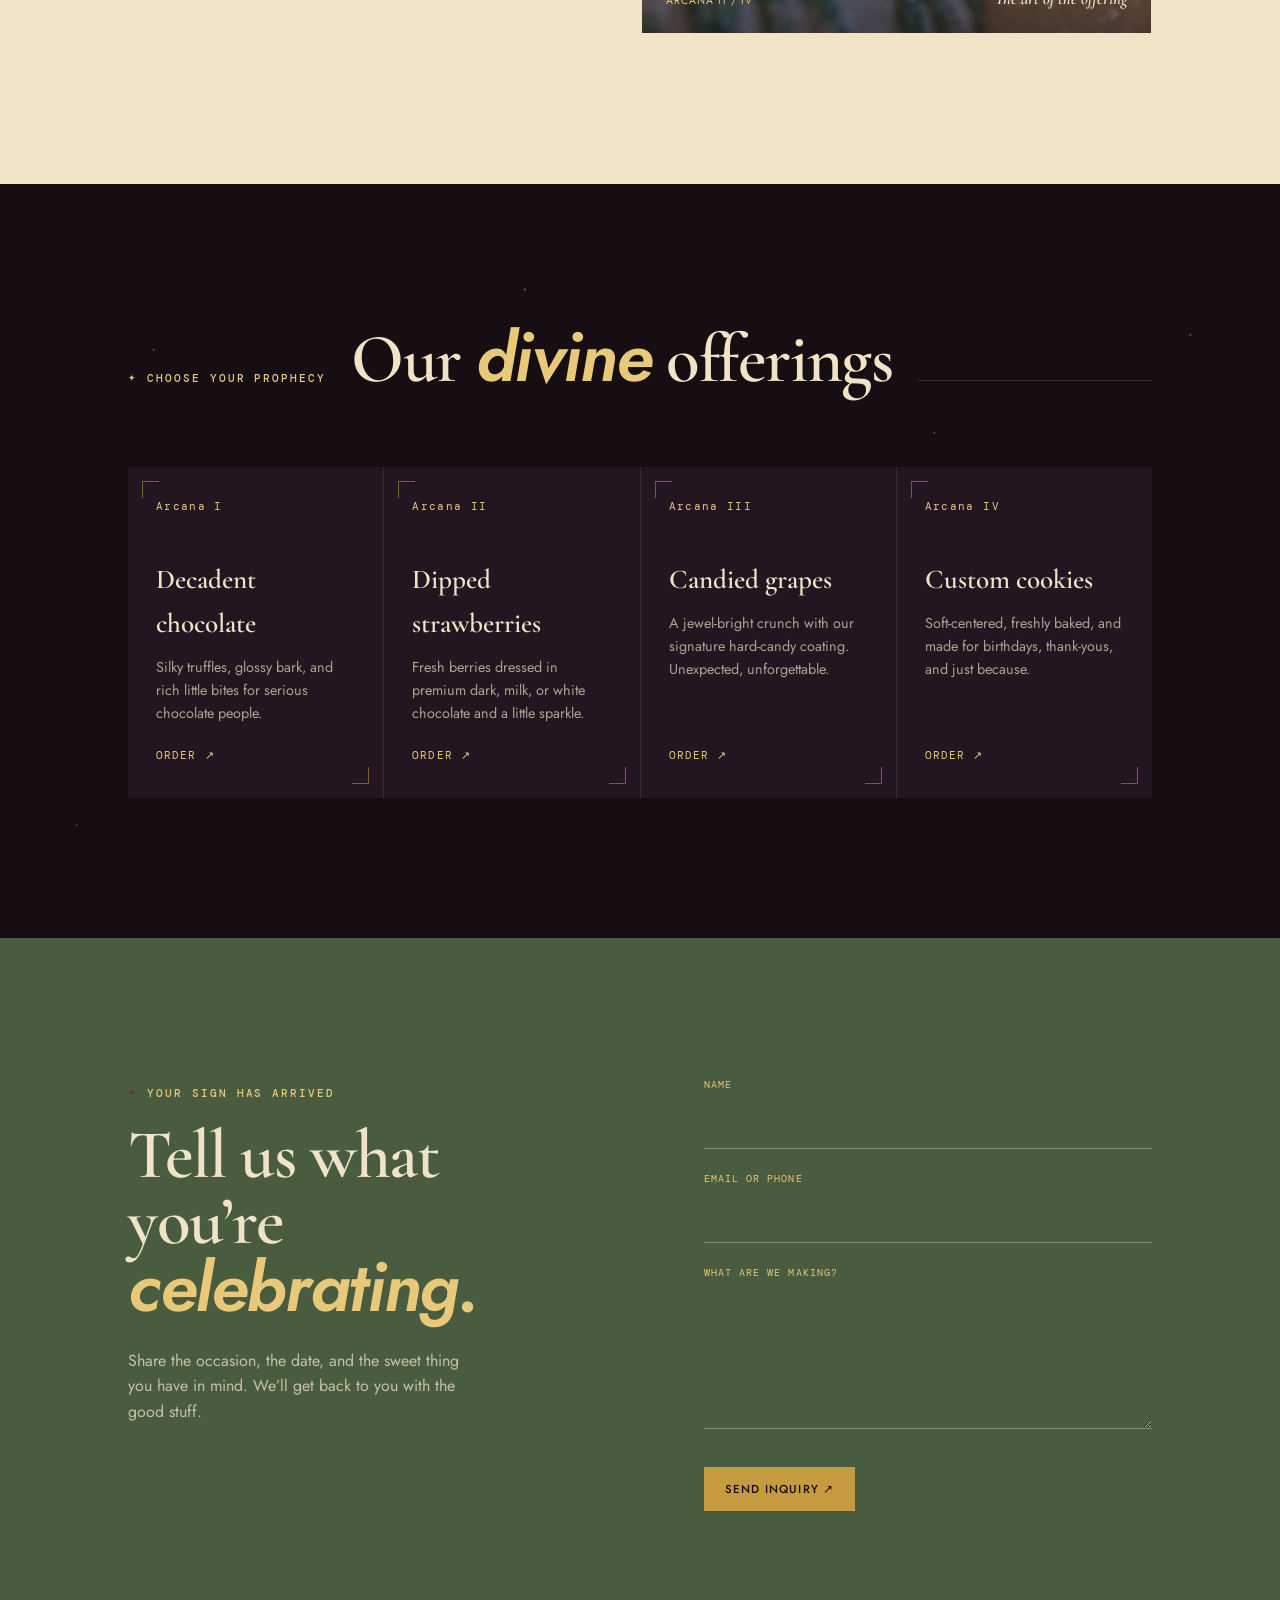
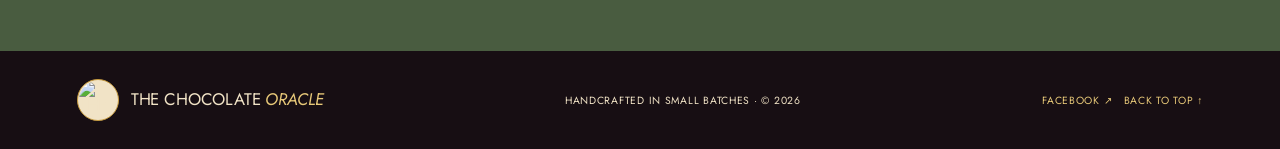
==== commit 62cb3547: "Update index.html" ====
--- a/index.html
+++ b/index.html
@@ -24,10 +24,7 @@
     <main id="top">
     <section class="hero">
         <div class="video-overlay"></div>
-        <video autoplay loop muted playsinline class="hero-video">
-            <source src="hero-video.mp4" type="video/mp4">
-            Your browser does not support the video tag.
-        </video>
+        <img class="hero-video" src="vdaycandy.jpg" alt="Assorted handcrafted chocolates with metallic and glittered finishes">
 
         <div class="hero-content">
             <p class="eyebrow">Small-batch sweets · made to order</p>
@@ -72,10 +69,7 @@
             <p>We make celebration feel tangible: glossy chocolate, bright fruit, and thoughtful details you can taste.</p>
         </div>
         <div class="video-container">
-            <video autoplay loop muted playsinline class="showcase-video">
-                <source src="bouquet-video.mp4" type="video/mp4">
-                Your browser does not support the video tag.
-            </video>
+            <img class="showcase-video" src="christmas_candy.jpg" alt="Chocolate-covered pretzels decorated with holiday sprinkles and glitter">
             <div class="video-caption"><span>Arcana II / IV</span><strong>The art of the offering</strong></div>
         </div>
     </section>
--- a/style.css
+++ b/style.css
@@ -1,15 +1,44 @@
-@import url('https://fonts.googleapis.com/css2?family=DM+Mono:wght@400;500&family=Playfair+Display:ital,wght@0,500;0,600;1,500;1,600&family=Space+Grotesk:wght@400;500;600;700&display=swap');
+@import url('https://fonts.googleapis.com/css2?family=DM+Mono:wght@400;500&family=Cormorant+Garamond:ital,wght@0,500;0,600;0,700;1,500;1,600&family=Jost:wght@400;500;600&display=swap');
+
+/* ============================================
+   TOKENS
+   ink        — near-black chocolate-plum, primary dark surface
+   ink-soft   — secondary dark surface (cards, footer)
+   parchment  — candlelit warm paper, primary light surface
+   gold       — antique gold leaf, primary accent
+   gold-bright— struck-match gold, hover/glow state
+   wine       — sealing-wax garnet, secondary accent
+   sage       — alchemical green, used once (connect section)
+   ============================================ */
+:root {
+    --ink: #170e13;
+    --ink-soft: #241620;
+    --ink-line: rgba(241, 227, 196, 0.14);
+    --parchment: #f1e3c6;
+    --parchment-soft: #e7d3a8;
+    --parchment-line: rgba(23, 14, 19, 0.15);
+    --gold: #c69a3e;
+    --gold-bright: #e8c979;
+    --wine: #7c2436;
+    --wine-bright: #a3324a;
+    --sage: #495c40;
+    --sage-bright: #6b8259;
+    --text-on-dark: #f1e3c6;
+    --text-on-dark-dim: rgba(241, 227, 198, 0.68);
+    --text-on-light: #2a1a20;
+    --text-on-light-dim: #6b5847;
+}
 
 * {
     margin: 0;
     padding: 0;
     box-sizing: border-box;
-    font-family: 'Space Grotesk', sans-serif;
+    font-family: 'Jost', sans-serif;
 }
 
 body {
-    background: #f4efe6;
-    color: #211a17;
+    background: var(--parchment);
+    color: var(--text-on-light);
     line-height: 1.6;
 }
 
@@ -18,9 +47,47 @@
 }
 
 h1, h2, h3, .logo {
-    font-family: 'Playfair Display', Georgia, serif;
-}
-
+    font-family: 'Cormorant Garamond', Georgia, serif;
+}
+
+::selection {
+    background: var(--gold);
+    color: var(--ink);
+}
+
+/* ============================================
+   AMBIENT STARFIELD — hand-set constellation dots.
+   Thematic (an oracle reads the sky), not decoration:
+   only appears on dark surfaces, never on parchment.
+   ============================================ */
+.hero::before,
+.products::before {
+    content: '';
+    position: absolute;
+    inset: 0;
+    pointer-events: none;
+    opacity: .55;
+    background-image:
+        radial-gradient(1.4px 1.4px at 12% 22%, var(--gold-bright), transparent),
+        radial-gradient(1px 1px at 27% 68%, var(--parchment), transparent),
+        radial-gradient(1.6px 1.6px at 41% 14%, var(--gold-bright), transparent),
+        radial-gradient(1px 1px at 58% 78%, var(--parchment), transparent),
+        radial-gradient(1.3px 1.3px at 73% 33%, var(--gold-bright), transparent),
+        radial-gradient(1px 1px at 85% 61%, var(--parchment), transparent),
+        radial-gradient(1.5px 1.5px at 93% 20%, var(--gold-bright), transparent),
+        radial-gradient(1px 1px at 6% 85%, var(--parchment), transparent);
+    background-repeat: no-repeat;
+    z-index: 0;
+}
+
+@media (prefers-reduced-motion: no-preference) {
+    .hero::before, .products::before { animation: twinkle 7s ease-in-out infinite; }
+}
+@keyframes twinkle { 0%, 100% { opacity: .4; } 50% { opacity: .75; } }
+
+/* ============================================
+   HEADER
+   ============================================ */
 .site-header {
     position: absolute;
     top: 0;
@@ -31,211 +98,319 @@
     justify-content: space-between;
     align-items: center;
     padding: 28px 6vw;
-    color: #f4efe6;
-}
-
-.logo { display: flex; gap: 11px; align-items: center; color: inherit; text-decoration: none; font-size: 1rem; line-height: .9; letter-spacing: -.02em; }
-.logo em { color: #e5ad55; }
-.logo-photo { width: 42px; height: 42px; object-fit: cover; border-radius: 50%; border: 1px solid #e5ad55; background: #f4efe6; }
-.nav-links {
-    display: flex;
-    align-items: center;
-    gap: 30px;
-}
-.nav-links a {
-    color: inherit;
+    color: var(--text-on-dark);
+}
+
+.logo { display: flex; gap: 12px; align-items: center; color: inherit; text-decoration: none; font-size: 1.05rem; line-height: .95; letter-spacing: -.01em; }
+.logo em { color: var(--gold-bright); font-style: italic; }
+.logo-photo { width: 42px; height: 42px; object-fit: cover; border-radius: 50%; border: 1px solid var(--gold); background: var(--parchment); padding: 1px; }
+.nav-links { display: flex; align-items: center; gap: 30px; }
+.nav-links a { color: inherit; text-decoration: none; font-size: .72rem; letter-spacing: .12em; text-transform: uppercase; }
+.nav-links > a:not(.btn-primary) { position: relative; }
+.nav-links > a:not(.btn-primary)::after {
+    content: '';
+    position: absolute;
+    left: 0; right: 0; bottom: -5px;
+    height: 1px;
+    background: var(--gold-bright);
+    transform: scaleX(0);
+    transform-origin: left;
+    transition: transform .35s ease;
+}
+.nav-links > a:not(.btn-primary):hover::after { transform: scaleX(1); }
+
+/* Buttons */
+.btn-primary {
+    position: relative;
+    background-color: var(--gold);
+    color: var(--ink) !important;
+    padding: 13px 20px;
+    border-radius: 0;
     text-decoration: none;
-    font-size: .75rem;
+    font-weight: 500;
+    font-size: .72rem;
+    letter-spacing: .1em;
+    text-transform: uppercase;
+    border: 1px solid var(--gold);
+    cursor: pointer;
+    transition: background .3s, color .3s, transform .3s;
+}
+.btn-primary:hover { background-color: transparent; color: var(--gold-bright) !important; transform: translateY(-1px); }
+
+.btn-secondary {
+    background-color: transparent;
+    color: var(--gold-bright);
+    padding: 15px 22px;
+    border: 1px solid var(--gold);
+    border-radius: 0;
+    text-decoration: none;
+    font-weight: 500;
+    font-size: .78rem;
     letter-spacing: .08em;
     text-transform: uppercase;
-}
-
-/* Buttons */
-.btn-primary {
-    background-color: #e5ad55;
-    color: #211a17 !important;
-    padding: 13px 18px;
-    border-radius: 0;
-    text-decoration: none;
-    font-weight: bold;
-    border: none;
-    cursor: pointer;
-    transition: background .3s, transform .3s;
-}
-
-.btn-primary:hover {
-    background-color: #f1c579;
-    transform: translateY(-2px);
-}
-
-.btn-secondary {
-    background-color: #e5ad55;
-    color: #211a17;
-    padding: 15px 21px;
-    border-radius: 0;
-    text-decoration: none;
-    font-weight: bold;
-    font-size: .78rem;
-    letter-spacing: .06em;
-    text-transform: uppercase;
-    transition: background .3s;
-}
-
-.btn-secondary:hover {
-    background-color: #f1c579;
-}
-
-/* HERO SECTION */
+    transition: background .35s, color .35s;
+}
+.btn-secondary:hover { background-color: var(--gold); color: var(--ink); }
+
+/* ============================================
+   HERO
+   ============================================ */
 .hero {
     position: relative;
-    min-height: 92vh;
+    min-height: 94vh;
     display: flex;
     align-items: center;
     justify-content: center;
     text-align: left;
-    color: white;
+    color: var(--text-on-dark);
     padding: 160px 12vw 90px;
     overflow: hidden;
+    background: var(--ink);
 }
 
 .hero-video {
     position: absolute;
-    top: 0;
-    left: 0;
-    width: 100%;
-    height: 100%;
+    top: 0; left: 0;
+    width: 100%; height: 100%;
     object-fit: cover;
     z-index: 0;
+    filter: saturate(1.05) contrast(1.03);
 }
 
 .video-overlay {
     position: absolute;
-    top: 0;
-    left: 0;
-    width: 100%;
-    height: 100%;
-    background: linear-gradient(90deg, rgba(28, 20, 17, .86) 0%, rgba(28, 20, 17, .35) 58%, rgba(28, 20, 17, .16));
+    top: 0; left: 0;
+    width: 100%; height: 100%;
+    background: linear-gradient(100deg, rgba(23,14,19,.92) 0%, rgba(23,14,19,.55) 46%, rgba(23,14,19,.22) 100%),
+                linear-gradient(0deg, rgba(23,14,19,.5), transparent 45%);
     z-index: 1;
 }
 
-.hero-content {
-    position: relative;
-    z-index: 2; 
-    max-width: 720px;
-}
-
-.eyebrow { color: #e5ad55; font: 500 .68rem 'DM Mono', monospace; text-transform: uppercase; letter-spacing: .16em; margin-bottom: 20px; }
-.hero-content h1 { font-size: clamp(3.7rem, 8vw, 7.7rem); font-weight: 500; line-height: .9; letter-spacing: -.065em; margin-bottom: 27px; }
-.hero-content h1 em, h2 em { color: #e5ad55; font-weight: 500; }
-.hero-copy { max-width: 390px; font-size: 1.08rem; color: rgba(244,239,230,.78); margin-bottom: 32px; }
+.hero-content { position: relative; z-index: 2; max-width: 720px; }
+
+.eyebrow {
+    display: inline-flex;
+    align-items: center;
+    gap: 9px;
+    color: var(--gold-bright);
+    font: 500 .68rem 'DM Mono', monospace;
+    text-transform: uppercase;
+    letter-spacing: .18em;
+    margin-bottom: 22px;
+}
+.eyebrow::before { content: '✦'; font-size: .85em; }
+
+.hero-content h1 { font-size: clamp(3.6rem, 7.6vw, 7.2rem); font-weight: 600; line-height: .92; letter-spacing: -.03em; margin-bottom: 27px; }
+.hero-content h1 em, h2 em { color: var(--gold-bright); font-weight: 600; font-style: italic; }
+.hero-copy { max-width: 400px; font-size: 1.08rem; color: var(--text-on-dark-dim); margin-bottom: 34px; }
 .hero-actions { display: flex; align-items: center; gap: 27px; }
-.hero-note { border-left: 1px solid rgba(244,239,230,.45); padding-left: 15px; color: rgba(244,239,230,.68); font: .65rem/1.4 'DM Mono', monospace; text-transform: uppercase; letter-spacing: .08em; }
-.hero-stamp { position: absolute; z-index: 2; right: 7vw; bottom: 12%; width: 125px; height: 125px; border: 1px solid rgba(229,173,85,.7); border-radius: 50%; display: grid; place-content: center; text-align: center; color: #e5ad55; font: .6rem/1.4 'DM Mono', monospace; text-transform: uppercase; letter-spacing: .07em; transform: rotate(12deg); }
-.hero-stamp strong { font: italic 1.35rem 'Playfair Display', serif; text-transform: none; letter-spacing: 0; }
-/* TALENT SHOWCASE SECTION */
+.hero-note { border-left: 1px solid rgba(241,227,198,.35); padding-left: 15px; color: var(--text-on-dark-dim); font: .65rem/1.5 'DM Mono', monospace; text-transform: uppercase; letter-spacing: .08em; }
+
+/* The Oracle's Seal — signature element: a slow-turning
+   zodiac dial standing in for a wax seal / fortune-teller's medallion. */
+.hero-stamp {
+    position: absolute;
+    z-index: 2;
+    right: 7vw;
+    bottom: 12%;
+    width: 148px;
+    height: 148px;
+    display: grid;
+    place-content: center;
+    text-align: center;
+    color: var(--gold-bright);
+}
+.hero-stamp .dial {
+    position: absolute;
+    inset: 0;
+    border-radius: 50%;
+}
+.hero-stamp .dial svg { width: 100%; height: 100%; }
+@media (prefers-reduced-motion: no-preference) {
+    .hero-stamp .dial { animation: dial-turn 60s linear infinite; }
+}
+@keyframes dial-turn { to { transform: rotate(360deg); } }
+.hero-stamp .dial-inner {
+    position: absolute;
+    inset: 18px;
+    border: 1px solid rgba(232,201,121,.55);
+    border-radius: 50%;
+}
+.hero-stamp span { position: relative; font: .58rem/1.5 'DM Mono', monospace; text-transform: uppercase; letter-spacing: .08em; z-index: 2; }
+.hero-stamp strong { position: relative; font: italic 600 1.4rem 'Cormorant Garamond', serif; text-transform: none; letter-spacing: 0; z-index: 2; }
+
+/* ============================================
+   STORY / SHOWCASE SECTION
+   ============================================ */
 .showcase {
-    background: #f4efe6;
+    background: var(--parchment);
     padding: 150px 10vw;
     display: grid;
     grid-template-columns: .8fr 1.2fr;
     gap: 9vw;
     align-items: center;
 }
-.section-intro h2, .section-heading h2, .connect h2 { font-size: clamp(2.8rem, 5.7vw, 5.4rem); font-weight: 500; line-height: .95; letter-spacing: -.055em; margin-bottom: 25px; }
-.section-intro > p:last-child { color: #6c625a; max-width: 330px; }
-.section-intro .eyebrow, .section-heading .eyebrow { color: #b46c3f; }
-.section-intro h2 em { color: #b46c3f; }
-.video-container { position: relative; overflow: hidden; aspect-ratio: 4 / 5; max-height: 660px; }
-.video-container::after { content: ''; position: absolute; inset: 0; background: linear-gradient(0deg, rgba(24,15,11,.6), transparent 50%); pointer-events: none; }
+.section-intro h2, .section-heading h2, .connect h2 { font-size: clamp(2.7rem, 5.4vw, 5.1rem); font-weight: 600; line-height: .96; letter-spacing: -.02em; margin-bottom: 25px; }
+.section-intro > p:last-child { color: var(--text-on-light-dim); max-width: 340px; font-size: 1.02rem; }
+.section-intro .eyebrow, .section-heading .eyebrow { color: var(--wine); }
+.section-intro .eyebrow::before, .section-heading .eyebrow::before, .connect .eyebrow::before { content: '✦'; color: var(--wine); }
+.section-intro h2 em { color: var(--wine); font-style: italic; }
+
+.video-container {
+    position: relative;
+    overflow: hidden;
+    aspect-ratio: 4 / 5;
+    max-height: 660px;
+    border: 1px solid var(--gold);
+    outline: 6px solid var(--parchment);
+    outline-offset: -1px;
+}
+.video-container::after { content: ''; position: absolute; inset: 0; background: linear-gradient(0deg, rgba(20,11,16,.72), transparent 55%); pointer-events: none; }
 .showcase-video { width: 100%; height: 100%; object-fit: cover; display: block; }
-.video-caption { position: absolute; z-index: 2; bottom: 24px; left: 24px; right: 24px; display: flex; justify-content: space-between; color: #f4efe6; font: .65rem 'DM Mono', monospace; text-transform: uppercase; letter-spacing: .1em; }
-.video-caption strong { font: .95rem 'Playfair Display', serif; text-transform: none; letter-spacing: 0; }
-/* Products Section */
+.video-caption { position: absolute; z-index: 2; bottom: 24px; left: 24px; right: 24px; display: flex; justify-content: space-between; align-items: baseline; color: var(--text-on-dark); font: .65rem 'DM Mono', monospace; text-transform: uppercase; letter-spacing: .1em; }
+.video-caption span { color: var(--gold-bright); }
+.video-caption strong { font: italic 600 1.05rem 'Cormorant Garamond', serif; text-transform: none; letter-spacing: 0; }
+
+/* ============================================
+   PRODUCTS — reframed as arcana cards, not a generic grid.
+   Roman numerals stand in for suit numbers on a reading;
+   the corner marks and hover glow read as gilt card edges.
+   ============================================ */
 .products {
-    background: #211a17;
-    color: #f4efe6;
+    position: relative;
+    background: var(--ink);
+    color: var(--text-on-dark);
     padding: 140px 10vw;
-}
-.section-heading { display: flex; align-items: baseline; gap: 25px; margin-bottom: 60px; flex-wrap: wrap; }.section-heading h2 { margin: 0; }.section-heading h2 em { color: #e5ad55; }.heading-rule { height: 1px; flex: 1; min-width: 60px; background: rgba(244,239,230,.25); }
+    overflow: hidden;
+}
+.section-heading { position: relative; z-index: 2; display: flex; align-items: baseline; gap: 25px; margin-bottom: 60px; flex-wrap: wrap; }
+.section-heading h2 { margin: 0; }
+.section-heading h2 em { color: var(--gold-bright); font-style: italic; }
+.section-heading .eyebrow { color: var(--gold-bright); }
+.section-heading .eyebrow::before { color: var(--gold-bright); }
+.heading-rule { height: 1px; flex: 1; min-width: 60px; background: var(--ink-line); }
 
 .product-grid {
+    position: relative;
+    z-index: 2;
     display: grid;
     grid-template-columns: repeat(auto-fit, minmax(250px, 1fr));
     gap: 1px;
-    background: rgba(244,239,230,.25);
+    background: var(--ink-line);
 }
 
 .card {
-    background: #211a17;
-    padding: 30px 28px 35px;
-    min-height: 265px;
+    position: relative;
+    background: var(--ink-soft);
+    padding: 32px 28px 35px;
+    min-height: 280px;
     display: flex;
     flex-direction: column;
-}
-.card-number { color: #e5ad55; font: .68rem 'DM Mono', monospace; margin-bottom: 45px; }.card h3 { font-size: 1.65rem; font-weight: 500; margin-bottom: 10px; }.card p { color: rgba(244,239,230,.62); font-size: .9rem; margin-bottom: 22px; }.card a { color: #e5ad55; font: .68rem 'DM Mono', monospace; text-transform: uppercase; letter-spacing: .1em; text-decoration: none; margin-top: auto; }
-
-/* Connect / Contact Section */
+    transition: background .4s ease;
+}
+.card::before,
+.card::after {
+    content: '';
+    position: absolute;
+    width: 16px;
+    height: 16px;
+    border: 1px solid var(--gold);
+    opacity: .55;
+    transition: opacity .4s ease, width .4s ease, height .4s ease;
+}
+.card::before { top: 14px; left: 14px; border-width: 1px 0 0 1px; }
+.card::after { bottom: 14px; right: 14px; border-width: 0 1px 1px 0; }
+.card:hover { background: #2c1c27; }
+.card:hover::before, .card:hover::after { opacity: 1; width: 22px; height: 22px; }
+
+.card-number { color: var(--gold-bright); font: .7rem 'DM Mono', monospace; letter-spacing: .12em; margin-bottom: 45px; }
+.card h3 { font-size: 1.7rem; font-weight: 600; margin-bottom: 10px; }
+.card p { color: var(--text-on-dark-dim); font-size: .9rem; margin-bottom: 22px; }
+.card a { color: var(--gold-bright); font: .68rem 'DM Mono', monospace; text-transform: uppercase; letter-spacing: .1em; text-decoration: none; margin-top: auto; }
+.card a span { display: inline-block; transition: transform .3s ease; }
+.card a:hover span { transform: translate(2px, -2px); }
+
+/* ============================================
+   CONNECT / CONTACT
+   ============================================ */
 .connect {
-    background: #d9e0d4;
+    background: var(--sage);
+    color: var(--text-on-dark);
     padding: 140px 10vw;
     display: grid;
     grid-template-columns: 1fr 1fr;
     gap: 10vw;
     align-items: start;
 }
-.connect h2 em { color: #b46c3f; }.connect-copy > p:last-child { max-width: 330px; color: #536052; }.connect .eyebrow { color: #6e7d69; }
-
-.contact-form {
-    max-width: 600px;
-    margin: 0;
-    text-align: left;
-}
-
-.input-group {
-    margin-bottom: 23px;
-}
-
+.connect h2 em { color: var(--gold-bright); font-style: italic; }
+.connect-copy > p:last-child { max-width: 340px; color: rgba(241,227,198,.75); }
+.connect .eyebrow { color: var(--gold-bright); }
+
+.contact-form { max-width: 600px; margin: 0; text-align: left; }
+.input-group { margin-bottom: 23px; }
 .input-group label {
     display: block;
     margin-bottom: 8px;
     font: .65rem 'DM Mono', monospace;
     text-transform: uppercase;
-    letter-spacing: .08em;
-}
-
-.input-group input, 
+    letter-spacing: .1em;
+    color: var(--gold-bright);
+}
+.input-group input,
 .input-group textarea {
     width: 100%;
     padding: 13px 0;
     border: 0;
-    border-bottom: 1px solid rgba(33,26,23,.35);
+    border-bottom: 1px solid rgba(241,227,198,.35);
     border-radius: 0;
     background: transparent;
     font-size: 1rem;
-    color: #211a17;
+    color: var(--text-on-dark);
     outline: none;
 }
-.input-group input:focus, .input-group textarea:focus { border-bottom-color: #b46c3f; }.input-group textarea { min-height: 100px; resize: vertical; }.form-submit { margin-top: 8px; cursor: pointer; }
-
-.form-submit {
-    font-size: .72rem;
-}
-
-/* Footer */
+.input-group input::placeholder, .input-group textarea::placeholder { color: rgba(241,227,198,.4); }
+.input-group input:focus, .input-group textarea:focus { border-bottom-color: var(--gold-bright); }
+.input-group textarea { min-height: 100px; resize: vertical; }
+.form-submit { margin-top: 8px; cursor: pointer; }
+.form-submit { font-size: .72rem; }
+
+/* ============================================
+   FOOTER
+   ============================================ */
 footer {
     display: flex;
     justify-content: space-between;
     align-items: center;
     padding: 28px 6vw;
-    background: #211a17;
-    color: #f4efe6;
+    background: var(--ink);
+    color: var(--text-on-dark);
     font: .65rem 'DM Mono', monospace;
     text-transform: uppercase;
-    letter-spacing: .06em;
-}
-.back-top { color: #e5ad55; text-decoration: none; }
-
-/* Responsive adjustments */
+    letter-spacing: .07em;
+}
+footer .logo em { font-style: italic; }
+.back-top { color: var(--gold-bright); text-decoration: none; }
+
+/* ============================================
+   RESPONSIVE
+   ============================================ */
 @media (max-width: 768px) {
-    .site-header { padding: 22px 6vw; }.nav-links { gap: 14px; }.nav-links > a:not(.btn-primary) { display: none; }.hero { min-height: 88vh; padding: 140px 8vw 70px; }.hero-content h1 { font-size: clamp(3.5rem, 16vw, 5.4rem); }.hero-stamp { right: 7vw; bottom: 8%; transform: scale(.75) rotate(12deg); }.showcase, .connect { padding: 90px 8vw; grid-template-columns: 1fr; gap: 48px; }.video-container { max-height: 520px; }.products { padding: 90px 8vw; }.product-grid { grid-template-columns: 1fr; }.card { min-height: 220px; }.card-number { margin-bottom: 30px; } footer { flex-wrap: wrap; gap: 20px; } footer p { order: 3; width: 100%; }
-}
+    .site-header { padding: 22px 6vw; }
+    .nav-links { gap: 14px; }
+    .nav-links > a:not(.btn-primary) { display: none; }
+    .hero { min-height: 88vh; padding: 140px 8vw 70px; }
+    .hero-content h1 { font-size: clamp(3.4rem, 15vw, 5.2rem); }
+    .hero-stamp { right: 7vw; bottom: 8%; transform: scale(.75); }
+    .showcase, .connect { padding: 90px 8vw; grid-template-columns: 1fr; gap: 48px; }
+    .video-container { max-height: 520px; }
+    .products { padding: 90px 8vw; }
+    .product-grid { grid-template-columns: 1fr; }
+    .card { min-height: 220px; }
+    .card-number { margin-bottom: 30px; }
+    footer { flex-wrap: wrap; gap: 20px; }
+    footer p { order: 3; width: 100%; }
+}
+
+@media (prefers-reduced-motion: reduce) {
+    * { animation-duration: .001ms !important; animation-iteration-count: 1 !important; }
+}
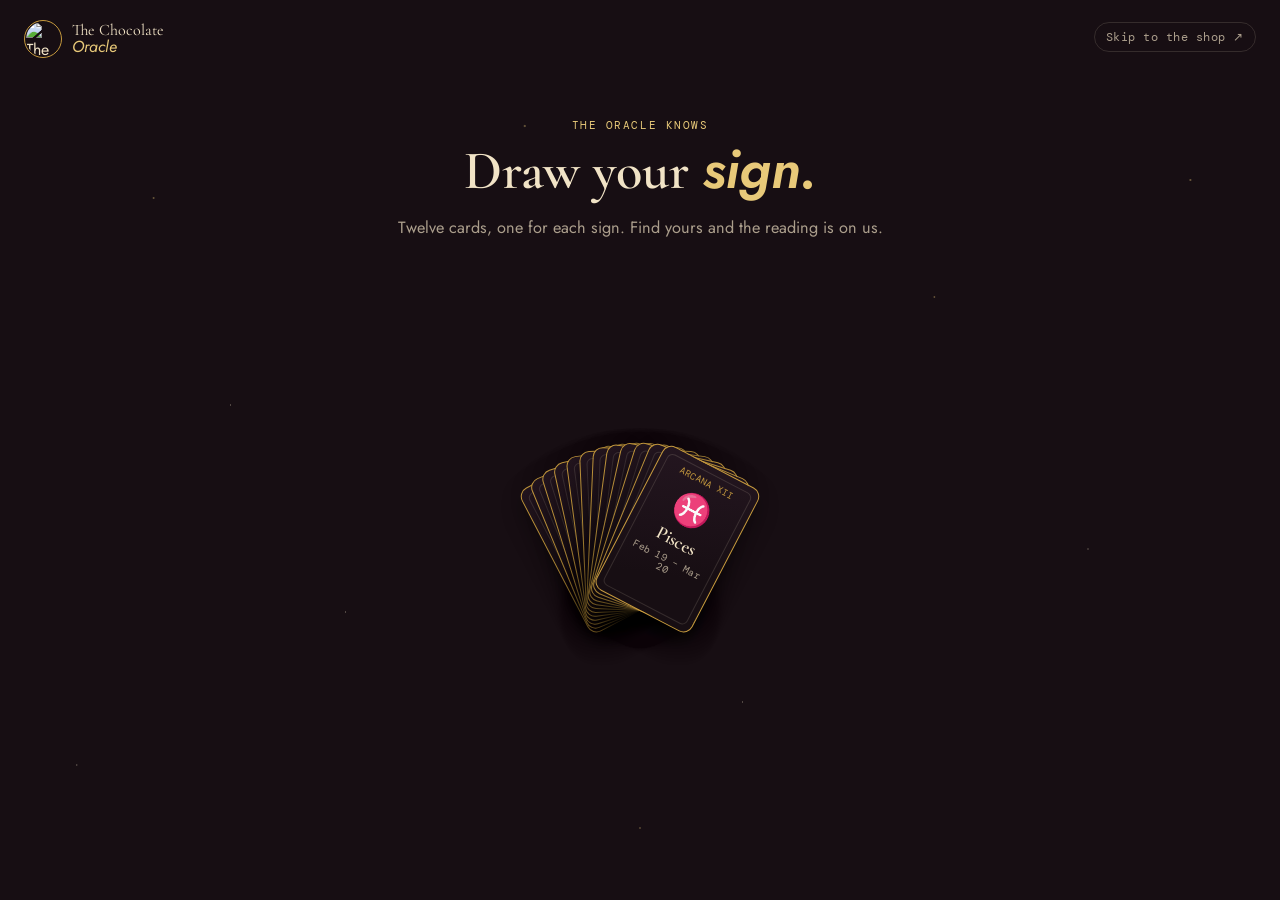
==== commit d25c3163: "Add tarot zodiac intro, wire as homepage" ====
--- a/index.html
+++ b/index.html
@@ -3,128 +3,52 @@
 <head>
     <meta charset="UTF-8">
     <meta name="viewport" content="width=device-width, initial-scale=1.0">
-    <title>The Chocolate Oracle | Handcrafted sweets</title>
-    <link rel="stylesheet" href="style.css">
+    <title>The Chocolate Oracle | Draw your sign</title>
+    <meta name="description" content="Draw your zodiac card and get today's reading from the Chocolate Oracle.">
+    <link rel="stylesheet" href="oracle-intro.css">
 </head>
 <body>
 
-    <header class="site-header">
-        <a class="logo" href="#top" aria-label="The Chocolate Oracle home">
-            <img class="logo-photo" src="https://scontent.fbtr1-1.fna.fbcdn.net/v/t39.30808-6/594072596_122097712575153212_9166603788342999100_n.jpg?stp=dst-jpg_tt6&amp;cstp=mx500x500&amp;ctp=s500x500&amp;_nc_cat=108&amp;ccb=1-7&amp;_nc_sid=6ee11a&amp;_nc_ohc=r9WMjKjKbZIQ7kNvwG5Yayb&amp;_nc_oc=Adr1AbtajCmg60G0U6X-JL86kqpSKoylIPFxCXI_S026IdfykBBBpPwS6JotdLHTeus&amp;_nc_zt=23&amp;_nc_ht=scontent.fbtr1-1.fna&amp;_nc_gid=QRbJIeFo7KZ7VgWL2P33UQ&amp;_nc_ss=7b2a8&amp;oh=00_AQHlGFoj-AohFdkRQfYXMRDlt6p4kGwg3x56mPkNC_NFeQ&amp;oe=6A7360A0" alt="The Chocolate Oracle logo">
+    <a class="skip-shop" href="shop.html">Skip to the shop <span aria-hidden="true">↗</span></a>
+
+    <main class="oracle-intro" id="top">
+        <div class="intro-backdrop" aria-hidden="true"></div>
+
+        <a class="intro-logo" href="shop.html" aria-label="The Chocolate Oracle home">
+            <img src="https://scontent.fbtr1-1.fna.fbcdn.net/v/t39.30808-6/594072596_122097712575153212_9166603788342999100_n.jpg?stp=dst-jpg_tt6&amp;cstp=mx500x500&amp;ctp=s500x500&amp;_nc_cat=108&amp;ccb=1-7&amp;_nc_sid=6ee11a&amp;_nc_ohc=r9WMjKjKbZIQ7kNvwG5Yayb&amp;_nc_oc=Adr1AbtajCmg60G0U6X-JL86kqpSKoylIPFxCXI_S026IdfykBBBpPwS6JotdLHTeus&amp;_nc_zt=23&amp;_nc_ht=scontent.fbtr1-1.fna&amp;_nc_gid=QRbJIeFo7KZ7VgWL2P33UQ&amp;_nc_ss=7b2a8&amp;oh=00_AQHlGFoj-AohFdkRQfYXMRDlt6p4kGwg3x56mPkNC_NFeQ&amp;oe=6A7360A0" alt="The Chocolate Oracle logo">
             <span>The Chocolate<br><em>Oracle</em></span>
         </a>
-        <nav class="nav-links" aria-label="Main navigation">
-            <a href="#story">Our story</a>
-            <a href="#menu">The menu</a>
-            <a href="#connect" class="btn-primary">Start an order <span aria-hidden="true">↗</span></a>
-        </nav>
-    </header>
 
-    <!-- Hero Section -->
-    <main id="top">
-    <section class="hero">
-        <div class="video-overlay"></div>
-        <img class="hero-video" src="vdaycandy.jpg" alt="Assorted handcrafted chocolates with metallic and glittered finishes">
+        <div class="intro-lead">
+            <p class="eyebrow">The oracle knows</p>
+            <h1>Draw your <em>sign.</em></h1>
+            <p class="intro-copy">Twelve cards, one for each sign. Find yours and the reading is on us.</p>
+        </div>
 
-        <div class="hero-content">
-            <p class="eyebrow">Small-batch sweets · made to order</p>
-            <h1>Sweet things<br><em>worth believing in.</em></h1>
-            <p class="hero-copy">Hand-dipped strawberries, decadent chocolate, and little moments of wonder for the people you love.</p>
-            <div class="hero-actions">
-                <a href="#menu" class="btn-secondary">Explore the menu <span aria-hidden="true">↓</span></a>
-                <span class="hero-note">Made fresh in<br>small batches</span>
-            </div>
+        <div class="deck-wrap">
+            <div class="card-fan" id="cardFan"><!-- cards injected by JS --></div>
         </div>
-        <div class="hero-stamp" aria-hidden="true">
-            <div class="dial">
-                <svg viewBox="0 0 148 148" fill="none">
-                    <circle cx="74" cy="74" r="72" stroke="#e8c979" stroke-opacity=".55" stroke-width="1"/>
-                    <g stroke="#e8c979" stroke-width="1">
-                        <line x1="74" y1="4" x2="74" y2="14"/>
-                        <line x1="74" y1="134" x2="74" y2="144"/>
-                        <line x1="4" y1="74" x2="14" y2="74"/>
-                        <line x1="134" y1="74" x2="144" y2="74"/>
-                        <line x1="23.5" y1="23.5" x2="30.6" y2="30.6"/>
-                        <line x1="117.4" y1="117.4" x2="124.5" y2="124.5"/>
-                        <line x1="23.5" y1="124.5" x2="30.6" y2="117.4"/>
-                        <line x1="117.4" y1="30.6" x2="124.5" y2="23.5"/>
-                    </g>
-                    <g fill="#e8c979">
-                        <circle cx="74" cy="9" r="1.6"/>
-                        <circle cx="139" cy="74" r="1.6"/>
-                        <circle cx="74" cy="139" r="1.6"/>
-                        <circle cx="9" cy="74" r="1.6"/>
-                    </g>
-                </svg>
-            </div>
-            <div class="dial-inner"></div>
-            <span>Made with</span><strong>intent</strong><span>&amp; a little magic</span>
-        </div>
-    </section>
-
-    <section id="story" class="showcase">
-        <div class="section-intro">
-            <p class="eyebrow">The oracle knows</p>
-            <h2>A little <em>extraordinary</em><br>never hurt anyone.</h2>
-            <p>We make celebration feel tangible: glossy chocolate, bright fruit, and thoughtful details you can taste.</p>
-        </div>
-        <div class="video-container">
-            <img class="showcase-video" src="christmas_candy.jpg" alt="Chocolate-covered pretzels decorated with holiday sprinkles and glitter">
-            <div class="video-caption"><span>Arcana II / IV</span><strong>The art of the offering</strong></div>
-        </div>
-    </section>
-
-    <section id="menu" class="products">
-        <div class="section-heading"><p class="eyebrow">Choose your prophecy</p><h2>Our <em>divine</em> offerings</h2><span class="heading-rule"></span></div>
-        <div class="product-grid">
-            <div class="card">
-                <span class="card-number">Arcana I</span><h3>Decadent chocolate</h3>
-                <p>Silky truffles, glossy bark, and rich little bites for serious chocolate people.</p><a href="#connect" aria-label="Order decadent chocolate">Order <span>↗</span></a>
-            </div>
-            <div class="card">
-                <span class="card-number">Arcana II</span><h3>Dipped strawberries</h3>
-                <p>Fresh berries dressed in premium dark, milk, or white chocolate and a little sparkle.</p><a href="#connect" aria-label="Order dipped strawberries">Order <span>↗</span></a>
-            </div>
-            <div class="card">
-                <span class="card-number">Arcana III</span><h3>Candied grapes</h3>
-                <p>A jewel-bright crunch with our signature hard-candy coating. Unexpected, unforgettable.</p><a href="#connect" aria-label="Order candied grapes">Order <span>↗</span></a>
-            </div>
-            <div class="card">
-                <span class="card-number">Arcana IV</span><h3>Custom cookies</h3>
-                <p>Soft-centered, freshly baked, and made for birthdays, thank-yous, and just because.</p><a href="#connect" aria-label="Order custom cookies">Order <span>↗</span></a>
-            </div>
-        </div>
-    </section>
-
-    <section id="connect" class="connect">
-        <div class="connect-copy"><p class="eyebrow">Your sign has arrived</p><h2>Tell us what<br>you’re <em>celebrating.</em></h2><p>Share the occasion, the date, and the sweet thing you have in mind. We’ll get back to you with the good stuff.</p></div>
-        <form class="contact-form" action="#" method="POST">
-            <div class="input-group">
-                <label for="name">Name</label>
-                <input type="text" id="name" name="name" required>
-            </div>
-            
-            <div class="input-group">
-                <label for="email">Email or phone</label>
-                <input type="text" id="email" name="email" required>
-            </div>
-
-            <div class="input-group">
-                <label for="message">What are we making?</label>
-                <textarea id="message" name="message" rows="5" required></textarea>
-            </div>
-
-            <button type="submit" class="btn-primary form-submit">Send inquiry <span aria-hidden="true">↗</span></button>
-        </form>
-    </section>
     </main>
 
-    <!-- Footer -->
-    <footer>
-        <a class="logo" href="#top"><img class="logo-photo" src="https://scontent.fbtr1-1.fna.fbcdn.net/v/t39.30808-6/594072596_122097712575153212_9166603788342999100_n.jpg?stp=dst-jpg_tt6&amp;cstp=mx500x500&amp;ctp=s500x500&amp;_nc_cat=108&amp;ccb=1-7&amp;_nc_sid=6ee11a&amp;_nc_ohc=r9WMjKjKbZIQ7kNvwG5Yayb&amp;_nc_oc=Adr1AbtajCmg60G0U6X-JL86kqpSKoylIPFxCXI_S026IdfykBBBpPwS6JotdLHTeus&amp;_nc_zt=23&amp;_nc_ht=scontent.fbtr1-1.fna&amp;_nc_gid=QRbJIeFo7KZ7VgWL2P33UQ&amp;_nc_ss=7b2a8&amp;oh=00_AQHlGFoj-AohFdkRQfYXMRDlt6p4kGwg3x56mPkNC_NFeQ&amp;oe=6A7360A0" alt="The Chocolate Oracle logo"><span>The Chocolate <em>Oracle</em></span></a>
-        <p>Handcrafted in small batches · © 2026</p>
-        <span><a href="https://www.facebook.com/profile.php?id=61584596374149" class="back-top">Facebook ↗</a> &nbsp; <a href="#top" class="back-top">Back to top ↑</a></span>
-    </footer>
+    <div class="reading-scrim" id="readingScrim">
+        <section class="reading-panel" id="readingPanel" role="dialog" aria-modal="true" aria-labelledby="readingSign">
+            <button class="reading-close" id="readingClose" aria-label="Close reading">✕</button>
+            <span class="eyebrow" id="readingArcana">Arcana I</span>
+            <span class="reading-glyph" id="readingGlyph" aria-hidden="true">♈</span>
+            <h2 id="readingSign">Aries</h2>
+            <p class="reading-dates" id="readingDates">Mar 21 – Apr 19</p>
+            <p class="reading-text" id="readingText"></p>
+            <div class="reading-pairing">
+                <span class="eyebrow">Today's pairing</span>
+                <p id="readingPairing"></p>
+            </div>
+            <div class="reading-actions">
+                <a href="shop.html#menu" class="btn-primary">Order your pairing <span aria-hidden="true">↗</span></a>
+                <button class="btn-secondary" id="readingAgain" type="button">Draw again</button>
+            </div>
+        </section>
+    </div>
 
+    <script src="oracle-intro.js"></script>
 </body>
 </html>
--- a/oracle-intro.css
+++ b/oracle-intro.css
@@ -0,0 +1,356 @@
+@import url('https://fonts.googleapis.com/css2?family=DM+Mono:wght@400;500&family=Cormorant+Garamond:ital,wght@0,500;0,600;0,700;1,500;1,600&family=Jost:wght@400;500;600&display=swap');
+
+/* Token set matches style.css so this page reads as one site, not a bolt-on. */
+:root {
+    --ink: #170e13;
+    --ink-soft: #241620;
+    --ink-line: rgba(241, 227, 196, 0.14);
+    --parchment: #f1e3c6;
+    --parchment-soft: #e7d3a8;
+    --gold: #c69a3e;
+    --gold-bright: #e8c979;
+    --wine: #7c2436;
+    --wine-bright: #a3324a;
+    --text-on-dark: #f1e3c6;
+    --text-on-dark-dim: rgba(241, 227, 198, 0.68);
+    --text-on-light: #2a1a20;
+}
+
+* { margin: 0; padding: 0; box-sizing: border-box; font-family: 'Jost', sans-serif; }
+
+html { scroll-behavior: smooth; }
+
+body {
+    background: var(--ink);
+    color: var(--text-on-dark);
+    min-height: 100vh;
+    overflow-x: hidden;
+}
+
+h1, h2, .intro-logo span { font-family: 'Cormorant Garamond', Georgia, serif; }
+
+.eyebrow {
+    display: block;
+    font: .68rem/1 'DM Mono', monospace;
+    text-transform: uppercase;
+    letter-spacing: .14em;
+    color: var(--gold-bright);
+    margin-bottom: .6rem;
+}
+
+/* ============================================
+   SKIP LINK + LOGO
+   ============================================ */
+.skip-shop {
+    position: fixed;
+    top: 22px;
+    right: 24px;
+    z-index: 40;
+    font: .78rem/1 'DM Mono', monospace;
+    letter-spacing: .04em;
+    color: var(--text-on-dark-dim);
+    text-decoration: none;
+    padding: .5rem .7rem;
+    border: 1px solid var(--ink-line);
+    border-radius: 999px;
+    transition: color .25s, border-color .25s;
+}
+.skip-shop:hover { color: var(--gold-bright); border-color: var(--gold); }
+
+.intro-logo {
+    position: fixed;
+    top: 20px;
+    left: 24px;
+    z-index: 40;
+    display: flex;
+    align-items: center;
+    gap: .6rem;
+    text-decoration: none;
+    color: var(--text-on-dark);
+}
+.intro-logo img { width: 38px; height: 38px; object-fit: cover; border-radius: 50%; border: 1px solid var(--gold); padding: 1px; }
+.intro-logo span { font-size: 1rem; line-height: 1.05; }
+.intro-logo em { color: var(--gold-bright); font-style: italic; }
+
+/* ============================================
+   PAGE + STARFIELD
+   ============================================ */
+.oracle-intro {
+    position: relative;
+    min-height: 100vh;
+    display: flex;
+    flex-direction: column;
+    align-items: center;
+    justify-content: flex-start;
+    padding: 7.5rem 1.5rem 5rem;
+    overflow: hidden;
+}
+
+.intro-backdrop {
+    position: absolute;
+    inset: 0;
+    pointer-events: none;
+    opacity: .55;
+    background-image:
+        radial-gradient(1.4px 1.4px at 12% 22%, var(--gold-bright), transparent),
+        radial-gradient(1px 1px at 27% 68%, var(--parchment), transparent),
+        radial-gradient(1.6px 1.6px at 41% 14%, var(--gold-bright), transparent),
+        radial-gradient(1px 1px at 58% 78%, var(--parchment), transparent),
+        radial-gradient(1.3px 1.3px at 73% 33%, var(--gold-bright), transparent),
+        radial-gradient(1px 1px at 85% 61%, var(--parchment), transparent),
+        radial-gradient(1.5px 1.5px at 93% 20%, var(--gold-bright), transparent),
+        radial-gradient(1px 1px at 6% 85%, var(--parchment), transparent),
+        radial-gradient(1.2px 1.2px at 50% 92%, var(--gold-bright), transparent),
+        radial-gradient(1px 1px at 18% 45%, var(--parchment), transparent);
+    background-repeat: no-repeat;
+}
+@media (prefers-reduced-motion: no-preference) {
+    .intro-backdrop { animation: twinkle 7s ease-in-out infinite; }
+}
+@keyframes twinkle { 0%, 100% { opacity: .4; } 50% { opacity: .75; } }
+
+.intro-lead { position: relative; z-index: 2; text-align: center; max-width: 34rem; margin-bottom: 3.5rem; }
+.intro-lead h1 { font-size: clamp(2.2rem, 5vw, 3.4rem); font-weight: 600; line-height: 1.08; margin-bottom: .9rem; }
+.intro-lead em { color: var(--gold-bright); font-style: italic; }
+.intro-copy { color: var(--text-on-dark-dim); font-size: 1.02rem; }
+
+/* ============================================
+   THE FAN
+   Cards share one pivot at the bottom center of
+   .card-fan and rotate outward from it, the way a
+   dealt hand of cards actually fans. On narrow
+   screens the fan flattens into a scroll strip.
+   ============================================ */
+.deck-wrap { position: relative; z-index: 2; width: 100%; display: flex; justify-content: center; }
+
+.card-fan {
+    position: relative;
+    width: min(880px, 100%);
+    height: 300px;
+    margin-top: 1rem;
+}
+
+.tarot-card {
+    position: absolute;
+    left: 50%;
+    bottom: 0;
+    width: 108px;
+    height: 162px;
+    margin-left: -54px;
+    transform-origin: 50% 100%;
+    transform: translateY(70px) scale(.55) rotate(0deg);
+    opacity: 0;
+    transition: transform .75s cubic-bezier(.2,.8,.2,1), opacity .5s ease, box-shadow .3s ease, filter .3s ease;
+    background: linear-gradient(160deg, var(--ink-soft), var(--ink) 70%);
+    border: 1px solid var(--gold);
+    border-radius: 10px;
+    padding: .7rem .5rem .6rem;
+    display: flex;
+    flex-direction: column;
+    align-items: center;
+    justify-content: flex-start;
+    gap: .3rem;
+    cursor: pointer;
+    color: var(--text-on-dark);
+    font-family: 'Jost', sans-serif;
+    box-shadow: 0 10px 24px rgba(0,0,0,.35);
+    z-index: 1;
+}
+
+.card-fan.in-fan .tarot-card {
+    transform: translateY(0) scale(1) rotate(var(--angle));
+    opacity: 1;
+}
+
+.tarot-card::before {
+    content: '';
+    position: absolute;
+    inset: 6px;
+    border: 1px solid var(--ink-line);
+    border-radius: 6px;
+    pointer-events: none;
+}
+
+.tarot-card .card-number {
+    font: .58rem/1 'DM Mono', monospace;
+    letter-spacing: .1em;
+    text-transform: uppercase;
+    color: var(--gold);
+    margin-top: .1rem;
+}
+.tarot-card .zodiac-glyph { font-size: 2rem; line-height: 1; color: var(--gold-bright); margin-top: .3rem; }
+.tarot-card h3 { font-family: 'Cormorant Garamond', Georgia, serif; font-size: 1.15rem; font-weight: 600; margin-top: .15rem; }
+.tarot-card .zodiac-dates { font: .62rem/1 'DM Mono', monospace; color: var(--text-on-dark-dim); letter-spacing: .02em; }
+
+.tarot-card:hover,
+.tarot-card:focus-visible {
+    z-index: 30;
+    box-shadow: 0 0 0 1px var(--gold-bright), 0 18px 34px rgba(0,0,0,.45), 0 0 26px rgba(232, 201, 121, .35);
+    outline: none;
+}
+.card-fan.in-fan .tarot-card:hover,
+.card-fan.in-fan .tarot-card:focus-visible {
+    transform: translateY(-22px) scale(1.05) rotate(var(--angle));
+}
+
+.tarot-card.chosen {
+    animation: cardChosen .6s ease forwards;
+    z-index: 40;
+}
+@keyframes cardChosen {
+    0%   { transform: translateY(-10px) scale(1) rotate(var(--angle)); }
+    45%  { transform: translateY(-40px) scale(1.12) rotateY(180deg) rotate(0deg); box-shadow: 0 0 40px rgba(232, 201, 121, .65); }
+    100% { transform: translateY(-10px) scale(1.05) rotate(var(--angle)); }
+}
+
+/* small gold spark burst on selection */
+.spark {
+    position: absolute;
+    width: 5px;
+    height: 5px;
+    border-radius: 50%;
+    background: var(--gold-bright);
+    pointer-events: none;
+    z-index: 50;
+    animation: sparkOut .6s ease-out forwards;
+}
+@keyframes sparkOut {
+    to { transform: translate(var(--sx), var(--sy)) scale(0); opacity: 0; }
+}
+
+@media (prefers-reduced-motion: reduce) {
+    .tarot-card { transition: opacity .3s ease; transform: rotate(var(--angle)) !important; opacity: 1 !important; }
+    .card-fan.in-fan .tarot-card:hover, .card-fan.in-fan .tarot-card:focus-visible { transform: rotate(var(--angle)) !important; }
+    .tarot-card.chosen { animation: none; }
+}
+
+/* Narrow screens: flatten the fan into an upright, scrollable row. */
+@media (max-width: 760px) {
+    .oracle-intro { padding-top: 6.5rem; }
+    .card-fan {
+        height: auto;
+        display: flex;
+        gap: .9rem;
+        overflow-x: auto;
+        overflow-y: visible;
+        padding: .5rem 1rem 1.5rem;
+        scroll-snap-type: x proximity;
+        -webkit-overflow-scrolling: touch;
+    }
+    .tarot-card {
+        position: static;
+        margin-left: 0;
+        flex: 0 0 auto;
+        scroll-snap-align: center;
+        transform: translateY(16px) scale(.9) !important;
+        transition: opacity .5s ease, box-shadow .3s ease;
+    }
+    .card-fan.in-fan .tarot-card { transform: none !important; opacity: 1; }
+    .card-fan.in-fan .tarot-card:hover,
+    .card-fan.in-fan .tarot-card:focus-visible { transform: translateY(-8px) !important; }
+    .tarot-card.chosen { animation: cardChosenMobile .55s ease forwards; }
+    @keyframes cardChosenMobile {
+        0% { transform: translateY(0) scale(1); }
+        45% { transform: translateY(-14px) scale(1.08) rotateY(180deg); box-shadow: 0 0 34px rgba(232,201,121,.6); }
+        100% { transform: translateY(-4px) scale(1.04); }
+    }
+}
+
+/* ============================================
+   READING PANEL
+   ============================================ */
+.reading-scrim {
+    position: fixed;
+    inset: 0;
+    z-index: 100;
+    display: flex;
+    align-items: center;
+    justify-content: center;
+    padding: 1.5rem;
+    background: rgba(23, 14, 19, .78);
+    backdrop-filter: blur(6px);
+    opacity: 0;
+    pointer-events: none;
+    transition: opacity .35s ease;
+}
+.reading-scrim.open { opacity: 1; pointer-events: auto; }
+
+.reading-panel {
+    position: relative;
+    width: min(420px, 100%);
+    max-height: 88vh;
+    overflow-y: auto;
+    background: var(--parchment);
+    color: var(--text-on-light);
+    border: 1px solid var(--gold);
+    border-radius: 16px;
+    padding: 2.4rem 2rem 2rem;
+    text-align: center;
+    transform: translateY(18px) scale(.97);
+    opacity: 0;
+    transition: transform .4s cubic-bezier(.2,.8,.2,1), opacity .35s ease;
+}
+.reading-scrim.open .reading-panel { transform: translateY(0) scale(1); opacity: 1; }
+
+.reading-panel .eyebrow { color: var(--wine); }
+.reading-glyph { display: block; font-size: 2.6rem; color: var(--gold); margin-bottom: .3rem; }
+.reading-panel h2 { font-size: 2rem; font-weight: 600; }
+.reading-dates { font: .68rem/1 'DM Mono', monospace; color: #6b5847; letter-spacing: .05em; margin: .35rem 0 1.2rem; }
+.reading-text { font-size: 1.02rem; line-height: 1.6; margin-bottom: 1.4rem; }
+
+.reading-pairing {
+    background: rgba(124, 36, 54, .06);
+    border: 1px solid rgba(124, 36, 54, .18);
+    border-radius: 10px;
+    padding: 1rem 1.1rem;
+    margin-bottom: 1.6rem;
+}
+.reading-pairing .eyebrow { margin-bottom: .3rem; }
+.reading-pairing p { font-size: .92rem; }
+
+.reading-actions { display: flex; flex-direction: column; gap: .7rem; align-items: center; }
+
+.btn-primary {
+    display: inline-flex;
+    align-items: center;
+    gap: .4rem;
+    background: var(--wine);
+    color: var(--parchment) !important;
+    text-decoration: none;
+    font: 500 .88rem/1 'Jost', sans-serif;
+    letter-spacing: .02em;
+    padding: .85rem 1.5rem;
+    border-radius: 999px;
+    border: 1px solid var(--wine);
+    transition: background-color .25s, color .25s, transform .25s;
+}
+.btn-primary:hover { background-color: var(--wine-bright); transform: translateY(-1px); }
+
+.btn-secondary {
+    background: none;
+    border: none;
+    color: #6b5847;
+    font: .82rem/1 'DM Mono', monospace;
+    letter-spacing: .04em;
+    text-decoration: underline;
+    text-underline-offset: 3px;
+    cursor: pointer;
+    padding: .3rem;
+}
+.btn-secondary:hover { color: var(--wine); }
+
+.reading-close {
+    position: absolute;
+    top: 14px;
+    right: 14px;
+    width: 30px;
+    height: 30px;
+    border-radius: 50%;
+    border: 1px solid rgba(42,26,32,.2);
+    background: transparent;
+    color: var(--text-on-light);
+    font-size: .85rem;
+    cursor: pointer;
+    transition: background-color .2s, color .2s;
+}
+.reading-close:hover { background: var(--wine); color: var(--parchment); border-color: var(--wine); }
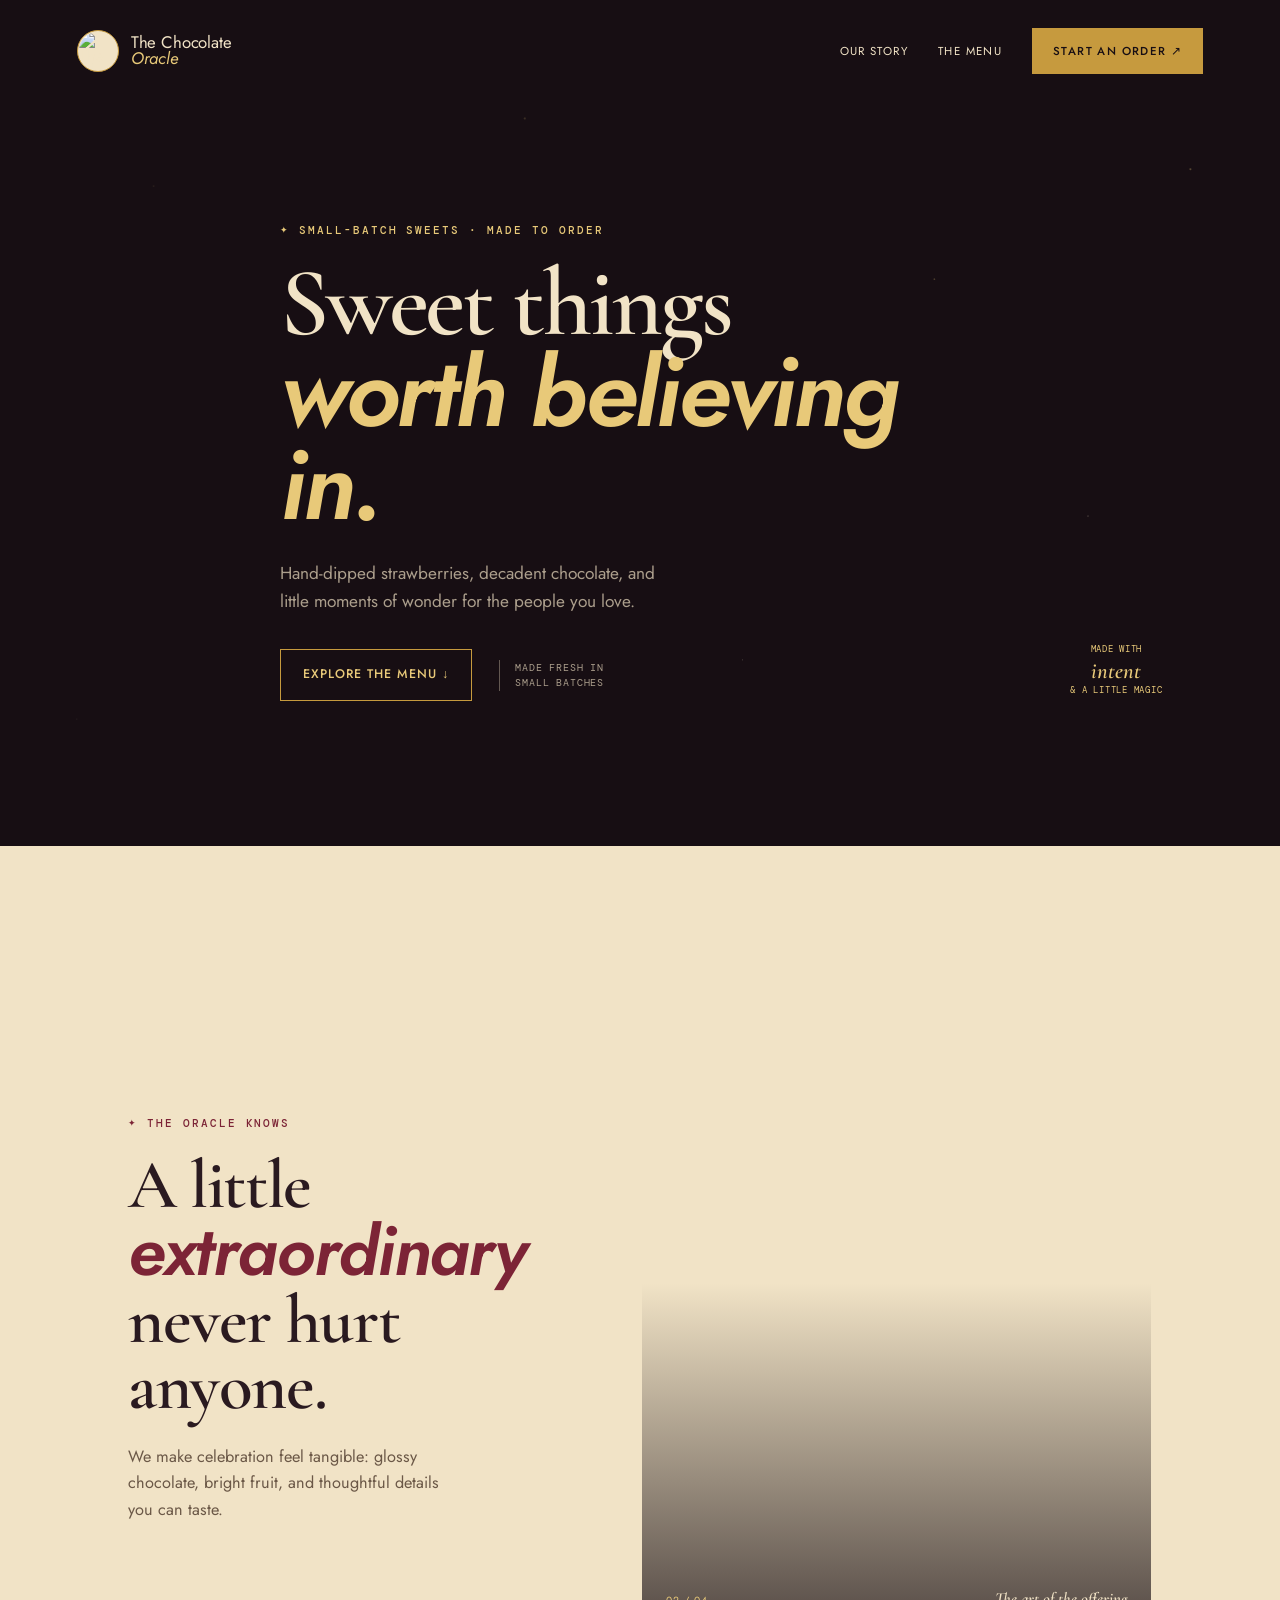
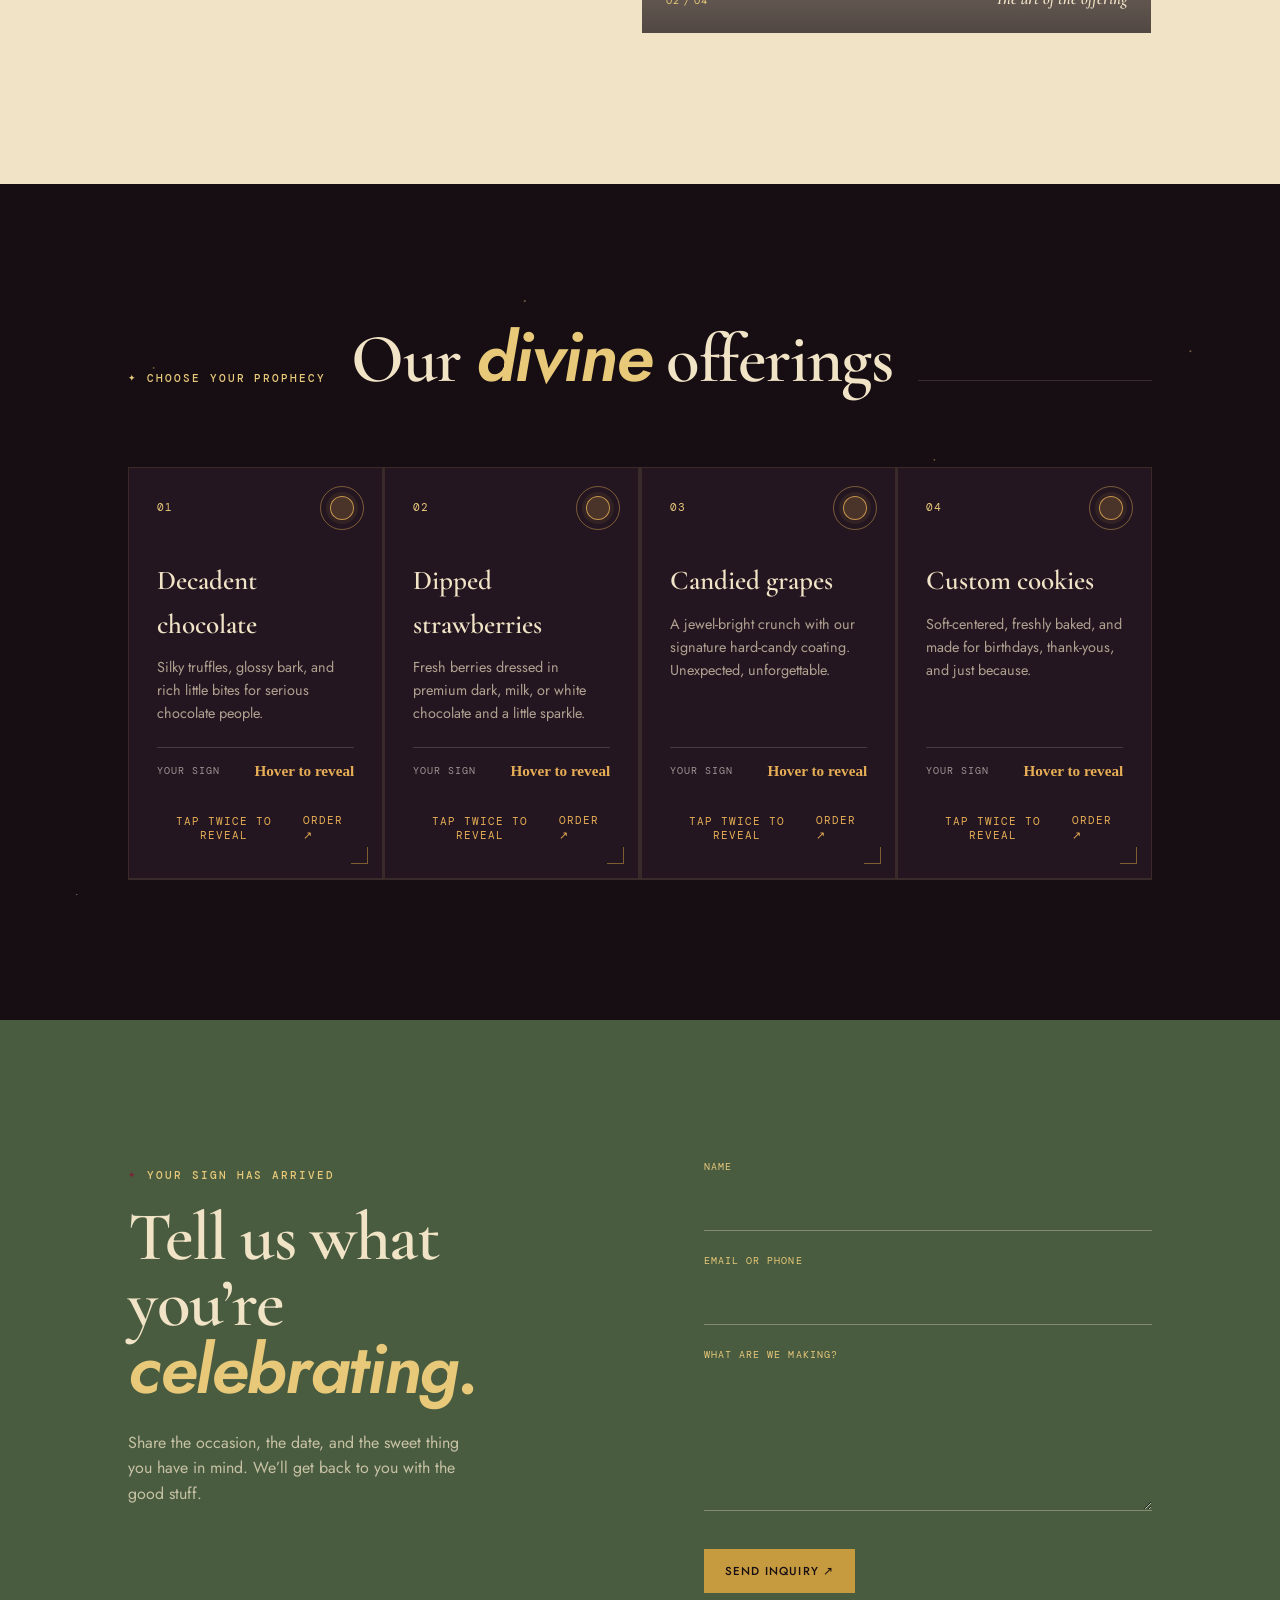
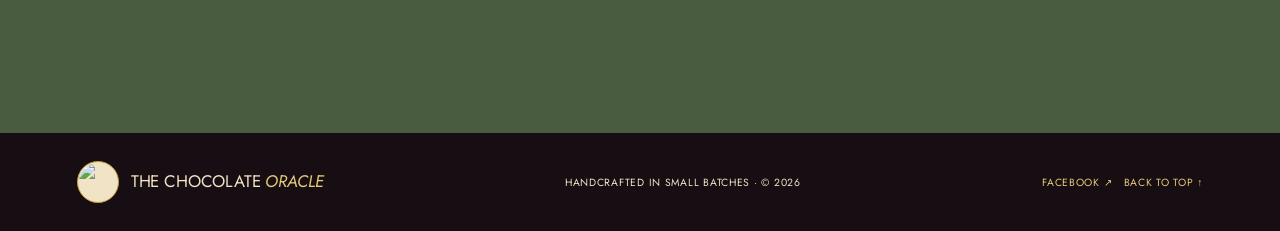
==== commit 616f9fe2: "Add oracle card zodiac reveal interaction" ====
--- a/index.html
+++ b/index.html
@@ -3,51 +3,179 @@
 <head>
     <meta charset="UTF-8">
     <meta name="viewport" content="width=device-width, initial-scale=1.0">
-    <title>The Chocolate Oracle | Draw your sign</title>
-    <meta name="description" content="Draw your zodiac card and get today's reading from the Chocolate Oracle.">
+    <title>The Chocolate Oracle | Handcrafted sweets</title>
+    <link rel="stylesheet" href="style.css">
     <link rel="stylesheet" href="oracle-intro.css">
 </head>
 <body>
 
-    <a class="skip-shop" href="shop.html">Skip to the shop <span aria-hidden="true">↗</span></a>
-
-    <main class="oracle-intro" id="top">
-        <div class="intro-backdrop" aria-hidden="true"></div>
-
-        <a class="intro-logo" href="shop.html" aria-label="The Chocolate Oracle home">
-            <img src="https://scontent.fbtr1-1.fna.fbcdn.net/v/t39.30808-6/594072596_122097712575153212_9166603788342999100_n.jpg?stp=dst-jpg_tt6&amp;cstp=mx500x500&amp;ctp=s500x500&amp;_nc_cat=108&amp;ccb=1-7&amp;_nc_sid=6ee11a&amp;_nc_ohc=r9WMjKjKbZIQ7kNvwG5Yayb&amp;_nc_oc=Adr1AbtajCmg60G0U6X-JL86kqpSKoylIPFxCXI_S026IdfykBBBpPwS6JotdLHTeus&amp;_nc_zt=23&amp;_nc_ht=scontent.fbtr1-1.fna&amp;_nc_gid=QRbJIeFo7KZ7VgWL2P33UQ&amp;_nc_ss=7b2a8&amp;oh=00_AQHlGFoj-AohFdkRQfYXMRDlt6p4kGwg3x56mPkNC_NFeQ&amp;oe=6A7360A0" alt="The Chocolate Oracle logo">
+    <header class="site-header">
+        <a class="logo" href="#top" aria-label="The Chocolate Oracle home">
+            <img class="logo-photo" src="https://scontent.fbtr1-1.fna.fbcdn.net/v/t39.30808-6/594072596_122097712575153212_9166603788342999100_n.jpg?stp=dst-jpg_tt6&amp;cstp=mx500x500&amp;ctp=s500x500&amp;_nc_cat=108&amp;ccb=1-7&amp;_nc_sid=6ee11a&amp;_nc_ohc=r9WMjKjKbZIQ7kNvwG5Yayb&amp;_nc_oc=Adr1AbtajCmg60G0U6X-JL86kqpSKoylIPFxCXI_S026IdfykBBBpPwS6JotdLHTeus&amp;_nc_zt=23&amp;_nc_ht=scontent.fbtr1-1.fna&amp;_nc_gid=QRbJIeFo7KZ7VgWL2P33UQ&amp;_nc_ss=7b2a8&amp;oh=00_AQHlGFoj-AohFdkRQfYXMRDlt6p4kGwg3x56mPkNC_NFeQ&amp;oe=6A7360A0" alt="The Chocolate Oracle logo">
             <span>The Chocolate<br><em>Oracle</em></span>
         </a>
+        <nav class="nav-links" aria-label="Main navigation">
+            <a href="#story">Our story</a>
+            <a href="#menu">The menu</a>
+            <a href="#connect" class="btn-primary">Start an order <span aria-hidden="true">↗</span></a>
+        </nav>
+    </header>
 
-        <div class="intro-lead">
+    <!-- Hero Section -->
+    <main id="top">
+    <section class="hero">
+        <div class="video-overlay"></div>
+        <video autoplay loop muted playsinline class="hero-video">
+            <source src="hero-video.mp4" type="video/mp4">
+            Your browser does not support the video tag.
+        </video>
+
+        <div class="hero-content">
+            <p class="eyebrow">Small-batch sweets · made to order</p>
+            <h1>Sweet things<br><em>worth believing in.</em></h1>
+            <p class="hero-copy">Hand-dipped strawberries, decadent chocolate, and little moments of wonder for the people you love.</p>
+            <div class="hero-actions">
+                <a href="#menu" class="btn-secondary">Explore the menu <span aria-hidden="true">↓</span></a>
+                <span class="hero-note">Made fresh in<br>small batches</span>
+            </div>
+        </div>
+        <div class="hero-stamp" aria-hidden="true"><span>Made with</span><strong>intent</strong><span>&amp; a little magic</span></div>
+    </section>
+
+    <section id="story" class="showcase">
+        <div class="section-intro">
             <p class="eyebrow">The oracle knows</p>
-            <h1>Draw your <em>sign.</em></h1>
-            <p class="intro-copy">Twelve cards, one for each sign. Find yours and the reading is on us.</p>
+            <h2>A little <em>extraordinary</em><br>never hurt anyone.</h2>
+            <p>We make celebration feel tangible: glossy chocolate, bright fruit, and thoughtful details you can taste.</p>
         </div>
+        <div class="video-container">
+            <video autoplay loop muted playsinline class="showcase-video">
+                <source src="bouquet-video.mp4" type="video/mp4">
+                Your browser does not support the video tag.
+            </video>
+            <div class="video-caption"><span>02 / 04</span><strong>The art of the offering</strong></div>
+        </div>
+    </section>
 
-        <div class="deck-wrap">
-            <div class="card-fan" id="cardFan"><!-- cards injected by JS --></div>
+    <section id="menu" class="products">
+        <div class="section-heading"><p class="eyebrow">Choose your prophecy</p><h2>Our <em>divine</em> offerings</h2><span class="heading-rule"></span></div>
+        <div class="product-grid">
+            <div class="card card--oracle" data-reveal-state="idle">
+                <span class="card-number">01</span>
+                <h3>Decadent chocolate</h3>
+                <p>Silky truffles, glossy bark, and rich little bites for serious chocolate people.</p>
+                <div class="card-orbit" aria-hidden="true">
+                    <span class="card-orbit-ring"></span>
+                    <span class="card-orbit-dot"></span>
+                </div>
+                <div class="card-preview">
+                    <span class="card-preview-label">Your sign</span>
+                    <span class="card-preview-sign">Hover to reveal</span>
+                </div>
+                <div class="card-reveal">
+                    <p class="card-reveal-title">Oracle whisper</p>
+                    <p class="card-reveal-copy">Tap again to see the oracle speak.</p>
+                </div>
+                <div class="card-footer">
+                    <button type="button" class="card-action">Tap twice to reveal</button>
+                    <a href="#connect" aria-label="Order decadent chocolate">Order <span>↗</span></a>
+                </div>
+            </div>
+            <div class="card card--oracle" data-reveal-state="idle">
+                <span class="card-number">02</span>
+                <h3>Dipped strawberries</h3>
+                <p>Fresh berries dressed in premium dark, milk, or white chocolate and a little sparkle.</p>
+                <div class="card-orbit" aria-hidden="true">
+                    <span class="card-orbit-ring"></span>
+                    <span class="card-orbit-dot"></span>
+                </div>
+                <div class="card-preview">
+                    <span class="card-preview-label">Your sign</span>
+                    <span class="card-preview-sign">Hover to reveal</span>
+                </div>
+                <div class="card-reveal">
+                    <p class="card-reveal-title">Oracle whisper</p>
+                    <p class="card-reveal-copy">Tap again to see the oracle speak.</p>
+                </div>
+                <div class="card-footer">
+                    <button type="button" class="card-action">Tap twice to reveal</button>
+                    <a href="#connect" aria-label="Order dipped strawberries">Order <span>↗</span></a>
+                </div>
+            </div>
+            <div class="card card--oracle" data-reveal-state="idle">
+                <span class="card-number">03</span>
+                <h3>Candied grapes</h3>
+                <p>A jewel-bright crunch with our signature hard-candy coating. Unexpected, unforgettable.</p>
+                <div class="card-orbit" aria-hidden="true">
+                    <span class="card-orbit-ring"></span>
+                    <span class="card-orbit-dot"></span>
+                </div>
+                <div class="card-preview">
+                    <span class="card-preview-label">Your sign</span>
+                    <span class="card-preview-sign">Hover to reveal</span>
+                </div>
+                <div class="card-reveal">
+                    <p class="card-reveal-title">Oracle whisper</p>
+                    <p class="card-reveal-copy">Tap again to see the oracle speak.</p>
+                </div>
+                <div class="card-footer">
+                    <button type="button" class="card-action">Tap twice to reveal</button>
+                    <a href="#connect" aria-label="Order candied grapes">Order <span>↗</span></a>
+                </div>
+            </div>
+            <div class="card card--oracle" data-reveal-state="idle">
+                <span class="card-number">04</span>
+                <h3>Custom cookies</h3>
+                <p>Soft-centered, freshly baked, and made for birthdays, thank-yous, and just because.</p>
+                <div class="card-orbit" aria-hidden="true">
+                    <span class="card-orbit-ring"></span>
+                    <span class="card-orbit-dot"></span>
+                </div>
+                <div class="card-preview">
+                    <span class="card-preview-label">Your sign</span>
+                    <span class="card-preview-sign">Hover to reveal</span>
+                </div>
+                <div class="card-reveal">
+                    <p class="card-reveal-title">Oracle whisper</p>
+                    <p class="card-reveal-copy">Tap again to see the oracle speak.</p>
+                </div>
+                <div class="card-footer">
+                    <button type="button" class="card-action">Tap twice to reveal</button>
+                    <a href="#connect" aria-label="Order custom cookies">Order <span>↗</span></a>
+                </div>
+            </div>
         </div>
+    </section>
+
+    <section id="connect" class="connect">
+        <div class="connect-copy"><p class="eyebrow">Your sign has arrived</p><h2>Tell us what<br>you’re <em>celebrating.</em></h2><p>Share the occasion, the date, and the sweet thing you have in mind. We’ll get back to you with the good stuff.</p></div>
+        <form class="contact-form" action="#" method="POST">
+            <div class="input-group">
+                <label for="name">Name</label>
+                <input type="text" id="name" name="name" required>
+            </div>
+            
+            <div class="input-group">
+                <label for="email">Email or phone</label>
+                <input type="text" id="email" name="email" required>
+            </div>
+
+            <div class="input-group">
+                <label for="message">What are we making?</label>
+                <textarea id="message" name="message" rows="5" required></textarea>
+            </div>
+
+            <button type="submit" class="btn-primary form-submit">Send inquiry <span aria-hidden="true">↗</span></button>
+        </form>
+    </section>
     </main>
 
-    <div class="reading-scrim" id="readingScrim">
-        <section class="reading-panel" id="readingPanel" role="dialog" aria-modal="true" aria-labelledby="readingSign">
-            <button class="reading-close" id="readingClose" aria-label="Close reading">✕</button>
-            <span class="eyebrow" id="readingArcana">Arcana I</span>
-            <span class="reading-glyph" id="readingGlyph" aria-hidden="true">♈</span>
-            <h2 id="readingSign">Aries</h2>
-            <p class="reading-dates" id="readingDates">Mar 21 – Apr 19</p>
-            <p class="reading-text" id="readingText"></p>
-            <div class="reading-pairing">
-                <span class="eyebrow">Today's pairing</span>
-                <p id="readingPairing"></p>
-            </div>
-            <div class="reading-actions">
-                <a href="shop.html#menu" class="btn-primary">Order your pairing <span aria-hidden="true">↗</span></a>
-                <button class="btn-secondary" id="readingAgain" type="button">Draw again</button>
-            </div>
-        </section>
-    </div>
+    <!-- Footer -->
+    <footer>
+        <a class="logo" href="#top"><img class="logo-photo" src="https://scontent.fbtr1-1.fna.fbcdn.net/v/t39.30808-6/594072596_122097712575153212_9166603788342999100_n.jpg?stp=dst-jpg_tt6&amp;cstp=mx500x500&amp;ctp=s500x500&amp;_nc_cat=108&amp;ccb=1-7&amp;_nc_sid=6ee11a&amp;_nc_ohc=r9WMjKjKbZIQ7kNvwG5Yayb&amp;_nc_oc=Adr1AbtajCmg60G0U6X-JL86kqpSKoylIPFxCXI_S026IdfykBBBpPwS6JotdLHTeus&amp;_nc_zt=23&amp;_nc_ht=scontent.fbtr1-1.fna&amp;_nc_gid=QRbJIeFo7KZ7VgWL2P33UQ&amp;_nc_ss=7b2a8&amp;oh=00_AQHlGFoj-AohFdkRQfYXMRDlt6p4kGwg3x56mPkNC_NFeQ&amp;oe=6A7360A0" alt="The Chocolate Oracle logo"><span>The Chocolate <em>Oracle</em></span></a>
+        <p>Handcrafted in small batches · © 2026</p>
+        <span><a href="https://www.facebook.com/profile.php?id=61584596374149" class="back-top">Facebook ↗</a> &nbsp; <a href="#top" class="back-top">Back to top ↑</a></span>
+    </footer>
 
     <script src="oracle-intro.js"></script>
 </body>
--- a/style.css
+++ b/style.css
@@ -0,0 +1,416 @@
+@import url('https://fonts.googleapis.com/css2?family=DM+Mono:wght@400;500&family=Cormorant+Garamond:ital,wght@0,500;0,600;0,700;1,500;1,600&family=Jost:wght@400;500;600&display=swap');
+
+/* ============================================
+   TOKENS
+   ink        — near-black chocolate-plum, primary dark surface
+   ink-soft   — secondary dark surface (cards, footer)
+   parchment  — candlelit warm paper, primary light surface
+   gold       — antique gold leaf, primary accent
+   gold-bright— struck-match gold, hover/glow state
+   wine       — sealing-wax garnet, secondary accent
+   sage       — alchemical green, used once (connect section)
+   ============================================ */
+:root {
+    --ink: #170e13;
+    --ink-soft: #241620;
+    --ink-line: rgba(241, 227, 196, 0.14);
+    --parchment: #f1e3c6;
+    --parchment-soft: #e7d3a8;
+    --parchment-line: rgba(23, 14, 19, 0.15);
+    --gold: #c69a3e;
+    --gold-bright: #e8c979;
+    --wine: #7c2436;
+    --wine-bright: #a3324a;
+    --sage: #495c40;
+    --sage-bright: #6b8259;
+    --text-on-dark: #f1e3c6;
+    --text-on-dark-dim: rgba(241, 227, 198, 0.68);
+    --text-on-light: #2a1a20;
+    --text-on-light-dim: #6b5847;
+}
+
+* {
+    margin: 0;
+    padding: 0;
+    box-sizing: border-box;
+    font-family: 'Jost', sans-serif;
+}
+
+body {
+    background: var(--parchment);
+    color: var(--text-on-light);
+    line-height: 1.6;
+}
+
+html {
+    scroll-behavior: smooth;
+}
+
+h1, h2, h3, .logo {
+    font-family: 'Cormorant Garamond', Georgia, serif;
+}
+
+::selection {
+    background: var(--gold);
+    color: var(--ink);
+}
+
+/* ============================================
+   AMBIENT STARFIELD — hand-set constellation dots.
+   Thematic (an oracle reads the sky), not decoration:
+   only appears on dark surfaces, never on parchment.
+   ============================================ */
+.hero::before,
+.products::before {
+    content: '';
+    position: absolute;
+    inset: 0;
+    pointer-events: none;
+    opacity: .55;
+    background-image:
+        radial-gradient(1.4px 1.4px at 12% 22%, var(--gold-bright), transparent),
+        radial-gradient(1px 1px at 27% 68%, var(--parchment), transparent),
+        radial-gradient(1.6px 1.6px at 41% 14%, var(--gold-bright), transparent),
+        radial-gradient(1px 1px at 58% 78%, var(--parchment), transparent),
+        radial-gradient(1.3px 1.3px at 73% 33%, var(--gold-bright), transparent),
+        radial-gradient(1px 1px at 85% 61%, var(--parchment), transparent),
+        radial-gradient(1.5px 1.5px at 93% 20%, var(--gold-bright), transparent),
+        radial-gradient(1px 1px at 6% 85%, var(--parchment), transparent);
+    background-repeat: no-repeat;
+    z-index: 0;
+}
+
+@media (prefers-reduced-motion: no-preference) {
+    .hero::before, .products::before { animation: twinkle 7s ease-in-out infinite; }
+}
+@keyframes twinkle { 0%, 100% { opacity: .4; } 50% { opacity: .75; } }
+
+/* ============================================
+   HEADER
+   ============================================ */
+.site-header {
+    position: absolute;
+    top: 0;
+    left: 0;
+    right: 0;
+    z-index: 5;
+    display: flex;
+    justify-content: space-between;
+    align-items: center;
+    padding: 28px 6vw;
+    color: var(--text-on-dark);
+}
+
+.logo { display: flex; gap: 12px; align-items: center; color: inherit; text-decoration: none; font-size: 1.05rem; line-height: .95; letter-spacing: -.01em; }
+.logo em { color: var(--gold-bright); font-style: italic; }
+.logo-photo { width: 42px; height: 42px; object-fit: cover; border-radius: 50%; border: 1px solid var(--gold); background: var(--parchment); padding: 1px; }
+.nav-links { display: flex; align-items: center; gap: 30px; }
+.nav-links a { color: inherit; text-decoration: none; font-size: .72rem; letter-spacing: .12em; text-transform: uppercase; }
+.nav-links > a:not(.btn-primary) { position: relative; }
+.nav-links > a:not(.btn-primary)::after {
+    content: '';
+    position: absolute;
+    left: 0; right: 0; bottom: -5px;
+    height: 1px;
+    background: var(--gold-bright);
+    transform: scaleX(0);
+    transform-origin: left;
+    transition: transform .35s ease;
+}
+.nav-links > a:not(.btn-primary):hover::after { transform: scaleX(1); }
+
+/* Buttons */
+.btn-primary {
+    position: relative;
+    background-color: var(--gold);
+    color: var(--ink) !important;
+    padding: 13px 20px;
+    border-radius: 0;
+    text-decoration: none;
+    font-weight: 500;
+    font-size: .72rem;
+    letter-spacing: .1em;
+    text-transform: uppercase;
+    border: 1px solid var(--gold);
+    cursor: pointer;
+    transition: background .3s, color .3s, transform .3s;
+}
+.btn-primary:hover { background-color: transparent; color: var(--gold-bright) !important; transform: translateY(-1px); }
+
+.btn-secondary {
+    background-color: transparent;
+    color: var(--gold-bright);
+    padding: 15px 22px;
+    border: 1px solid var(--gold);
+    border-radius: 0;
+    text-decoration: none;
+    font-weight: 500;
+    font-size: .78rem;
+    letter-spacing: .08em;
+    text-transform: uppercase;
+    transition: background .35s, color .35s;
+}
+.btn-secondary:hover { background-color: var(--gold); color: var(--ink); }
+
+/* ============================================
+   HERO
+   ============================================ */
+.hero {
+    position: relative;
+    min-height: 94vh;
+    display: flex;
+    align-items: center;
+    justify-content: center;
+    text-align: left;
+    color: var(--text-on-dark);
+    padding: 160px 12vw 90px;
+    overflow: hidden;
+    background: var(--ink);
+}
+
+.hero-video {
+    position: absolute;
+    top: 0; left: 0;
+    width: 100%; height: 100%;
+    object-fit: cover;
+    z-index: 0;
+    filter: saturate(1.05) contrast(1.03);
+}
+
+.video-overlay {
+    position: absolute;
+    top: 0; left: 0;
+    width: 100%; height: 100%;
+    background: linear-gradient(100deg, rgba(23,14,19,.92) 0%, rgba(23,14,19,.55) 46%, rgba(23,14,19,.22) 100%),
+                linear-gradient(0deg, rgba(23,14,19,.5), transparent 45%);
+    z-index: 1;
+}
+
+.hero-content { position: relative; z-index: 2; max-width: 720px; }
+
+.eyebrow {
+    display: inline-flex;
+    align-items: center;
+    gap: 9px;
+    color: var(--gold-bright);
+    font: 500 .68rem 'DM Mono', monospace;
+    text-transform: uppercase;
+    letter-spacing: .18em;
+    margin-bottom: 22px;
+}
+.eyebrow::before { content: '✦'; font-size: .85em; }
+
+.hero-content h1 { font-size: clamp(3.6rem, 7.6vw, 7.2rem); font-weight: 600; line-height: .92; letter-spacing: -.03em; margin-bottom: 27px; }
+.hero-content h1 em, h2 em { color: var(--gold-bright); font-weight: 600; font-style: italic; }
+.hero-copy { max-width: 400px; font-size: 1.08rem; color: var(--text-on-dark-dim); margin-bottom: 34px; }
+.hero-actions { display: flex; align-items: center; gap: 27px; }
+.hero-note { border-left: 1px solid rgba(241,227,198,.35); padding-left: 15px; color: var(--text-on-dark-dim); font: .65rem/1.5 'DM Mono', monospace; text-transform: uppercase; letter-spacing: .08em; }
+
+/* The Oracle's Seal — signature element: a slow-turning
+   zodiac dial standing in for a wax seal / fortune-teller's medallion. */
+.hero-stamp {
+    position: absolute;
+    z-index: 2;
+    right: 7vw;
+    bottom: 12%;
+    width: 148px;
+    height: 148px;
+    display: grid;
+    place-content: center;
+    text-align: center;
+    color: var(--gold-bright);
+}
+.hero-stamp .dial {
+    position: absolute;
+    inset: 0;
+    border-radius: 50%;
+}
+.hero-stamp .dial svg { width: 100%; height: 100%; }
+@media (prefers-reduced-motion: no-preference) {
+    .hero-stamp .dial { animation: dial-turn 60s linear infinite; }
+}
+@keyframes dial-turn { to { transform: rotate(360deg); } }
+.hero-stamp .dial-inner {
+    position: absolute;
+    inset: 18px;
+    border: 1px solid rgba(232,201,121,.55);
+    border-radius: 50%;
+}
+.hero-stamp span { position: relative; font: .58rem/1.5 'DM Mono', monospace; text-transform: uppercase; letter-spacing: .08em; z-index: 2; }
+.hero-stamp strong { position: relative; font: italic 600 1.4rem 'Cormorant Garamond', serif; text-transform: none; letter-spacing: 0; z-index: 2; }
+
+/* ============================================
+   STORY / SHOWCASE SECTION
+   ============================================ */
+.showcase {
+    background: var(--parchment);
+    padding: 150px 10vw;
+    display: grid;
+    grid-template-columns: .8fr 1.2fr;
+    gap: 9vw;
+    align-items: center;
+}
+.section-intro h2, .section-heading h2, .connect h2 { font-size: clamp(2.7rem, 5.4vw, 5.1rem); font-weight: 600; line-height: .96; letter-spacing: -.02em; margin-bottom: 25px; }
+.section-intro > p:last-child { color: var(--text-on-light-dim); max-width: 340px; font-size: 1.02rem; }
+.section-intro .eyebrow, .section-heading .eyebrow { color: var(--wine); }
+.section-intro .eyebrow::before, .section-heading .eyebrow::before, .connect .eyebrow::before { content: '✦'; color: var(--wine); }
+.section-intro h2 em { color: var(--wine); font-style: italic; }
+
+.video-container {
+    position: relative;
+    overflow: hidden;
+    aspect-ratio: 4 / 5;
+    max-height: 660px;
+    border: 1px solid var(--gold);
+    outline: 6px solid var(--parchment);
+    outline-offset: -1px;
+}
+.video-container::after { content: ''; position: absolute; inset: 0; background: linear-gradient(0deg, rgba(20,11,16,.72), transparent 55%); pointer-events: none; }
+.showcase-video { width: 100%; height: 100%; object-fit: cover; display: block; }
+.video-caption { position: absolute; z-index: 2; bottom: 24px; left: 24px; right: 24px; display: flex; justify-content: space-between; align-items: baseline; color: var(--text-on-dark); font: .65rem 'DM Mono', monospace; text-transform: uppercase; letter-spacing: .1em; }
+.video-caption span { color: var(--gold-bright); }
+.video-caption strong { font: italic 600 1.05rem 'Cormorant Garamond', serif; text-transform: none; letter-spacing: 0; }
+
+/* ============================================
+   PRODUCTS — reframed as arcana cards, not a generic grid.
+   Roman numerals stand in for suit numbers on a reading;
+   the corner marks and hover glow read as gilt card edges.
+   ============================================ */
+.products {
+    position: relative;
+    background: var(--ink);
+    color: var(--text-on-dark);
+    padding: 140px 10vw;
+    overflow: hidden;
+}
+.section-heading { position: relative; z-index: 2; display: flex; align-items: baseline; gap: 25px; margin-bottom: 60px; flex-wrap: wrap; }
+.section-heading h2 { margin: 0; }
+.section-heading h2 em { color: var(--gold-bright); font-style: italic; }
+.section-heading .eyebrow { color: var(--gold-bright); }
+.section-heading .eyebrow::before { color: var(--gold-bright); }
+.heading-rule { height: 1px; flex: 1; min-width: 60px; background: var(--ink-line); }
+
+.product-grid {
+    position: relative;
+    z-index: 2;
+    display: grid;
+    grid-template-columns: repeat(auto-fit, minmax(250px, 1fr));
+    gap: 1px;
+    background: var(--ink-line);
+}
+
+.card {
+    position: relative;
+    background: var(--ink-soft);
+    padding: 32px 28px 35px;
+    min-height: 280px;
+    display: flex;
+    flex-direction: column;
+    transition: background .4s ease;
+}
+.card::before,
+.card::after {
+    content: '';
+    position: absolute;
+    width: 16px;
+    height: 16px;
+    border: 1px solid var(--gold);
+    opacity: .55;
+    transition: opacity .4s ease, width .4s ease, height .4s ease;
+}
+.card::before { top: 14px; left: 14px; border-width: 1px 0 0 1px; }
+.card::after { bottom: 14px; right: 14px; border-width: 0 1px 1px 0; }
+.card:hover { background: #2c1c27; }
+.card:hover::before, .card:hover::after { opacity: 1; width: 22px; height: 22px; }
+
+.card-number { color: var(--gold-bright); font: .7rem 'DM Mono', monospace; letter-spacing: .12em; margin-bottom: 45px; }
+.card h3 { font-size: 1.7rem; font-weight: 600; margin-bottom: 10px; }
+.card p { color: var(--text-on-dark-dim); font-size: .9rem; margin-bottom: 22px; }
+.card a { color: var(--gold-bright); font: .68rem 'DM Mono', monospace; text-transform: uppercase; letter-spacing: .1em; text-decoration: none; margin-top: auto; }
+.card a span { display: inline-block; transition: transform .3s ease; }
+.card a:hover span { transform: translate(2px, -2px); }
+
+/* ============================================
+   CONNECT / CONTACT
+   ============================================ */
+.connect {
+    background: var(--sage);
+    color: var(--text-on-dark);
+    padding: 140px 10vw;
+    display: grid;
+    grid-template-columns: 1fr 1fr;
+    gap: 10vw;
+    align-items: start;
+}
+.connect h2 em { color: var(--gold-bright); font-style: italic; }
+.connect-copy > p:last-child { max-width: 340px; color: rgba(241,227,198,.75); }
+.connect .eyebrow { color: var(--gold-bright); }
+
+.contact-form { max-width: 600px; margin: 0; text-align: left; }
+.input-group { margin-bottom: 23px; }
+.input-group label {
+    display: block;
+    margin-bottom: 8px;
+    font: .65rem 'DM Mono', monospace;
+    text-transform: uppercase;
+    letter-spacing: .1em;
+    color: var(--gold-bright);
+}
+.input-group input,
+.input-group textarea {
+    width: 100%;
+    padding: 13px 0;
+    border: 0;
+    border-bottom: 1px solid rgba(241,227,198,.35);
+    border-radius: 0;
+    background: transparent;
+    font-size: 1rem;
+    color: var(--text-on-dark);
+    outline: none;
+}
+.input-group input::placeholder, .input-group textarea::placeholder { color: rgba(241,227,198,.4); }
+.input-group input:focus, .input-group textarea:focus { border-bottom-color: var(--gold-bright); }
+.input-group textarea { min-height: 100px; resize: vertical; }
+.form-submit { margin-top: 8px; cursor: pointer; }
+.form-submit { font-size: .72rem; }
+
+/* ============================================
+   FOOTER
+   ============================================ */
+footer {
+    display: flex;
+    justify-content: space-between;
+    align-items: center;
+    padding: 28px 6vw;
+    background: var(--ink);
+    color: var(--text-on-dark);
+    font: .65rem 'DM Mono', monospace;
+    text-transform: uppercase;
+    letter-spacing: .07em;
+}
+footer .logo em { font-style: italic; }
+.back-top { color: var(--gold-bright); text-decoration: none; }
+
+/* ============================================
+   RESPONSIVE
+   ============================================ */
+@media (max-width: 768px) {
+    .site-header { padding: 22px 6vw; }
+    .nav-links { gap: 14px; }
+    .nav-links > a:not(.btn-primary) { display: none; }
+    .hero { min-height: 88vh; padding: 140px 8vw 70px; }
+    .hero-content h1 { font-size: clamp(3.4rem, 15vw, 5.2rem); }
+    .hero-stamp { right: 7vw; bottom: 8%; transform: scale(.75); }
+    .showcase, .connect { padding: 90px 8vw; grid-template-columns: 1fr; gap: 48px; }
+    .video-container { max-height: 520px; }
+    .products { padding: 90px 8vw; }
+    .product-grid { grid-template-columns: 1fr; }
+    .card { min-height: 220px; }
+    .card-number { margin-bottom: 30px; }
+    footer { flex-wrap: wrap; gap: 20px; }
+    footer p { order: 3; width: 100%; }
+}
+
+@media (prefers-reduced-motion: reduce) {
+    * { animation-duration: .001ms !important; animation-iteration-count: 1 !important; }
+}
--- a/oracle-intro.css
+++ b/oracle-intro.css
@@ -1,356 +1,203 @@
-@import url('https://fonts.googleapis.com/css2?family=DM+Mono:wght@400;500&family=Cormorant+Garamond:ital,wght@0,500;0,600;0,700;1,500;1,600&family=Jost:wght@400;500;600&display=swap');
-
-/* Token set matches style.css so this page reads as one site, not a bolt-on. */
 :root {
-    --ink: #170e13;
-    --ink-soft: #241620;
-    --ink-line: rgba(241, 227, 196, 0.14);
-    --parchment: #f1e3c6;
-    --parchment-soft: #e7d3a8;
-    --gold: #c69a3e;
-    --gold-bright: #e8c979;
-    --wine: #7c2436;
-    --wine-bright: #a3324a;
-    --text-on-dark: #f1e3c6;
-    --text-on-dark-dim: rgba(241, 227, 198, 0.68);
-    --text-on-light: #2a1a20;
-}
-
-* { margin: 0; padding: 0; box-sizing: border-box; font-family: 'Jost', sans-serif; }
-
-html { scroll-behavior: smooth; }
-
-body {
-    background: var(--ink);
-    color: var(--text-on-dark);
-    min-height: 100vh;
-    overflow-x: hidden;
-}
-
-h1, h2, .intro-logo span { font-family: 'Cormorant Garamond', Georgia, serif; }
-
-.eyebrow {
-    display: block;
-    font: .68rem/1 'DM Mono', monospace;
-    text-transform: uppercase;
-    letter-spacing: .14em;
-    color: var(--gold-bright);
-    margin-bottom: .6rem;
-}
-
-/* ============================================
-   SKIP LINK + LOGO
-   ============================================ */
-.skip-shop {
-    position: fixed;
-    top: 22px;
-    right: 24px;
-    z-index: 40;
-    font: .78rem/1 'DM Mono', monospace;
-    letter-spacing: .04em;
-    color: var(--text-on-dark-dim);
-    text-decoration: none;
-    padding: .5rem .7rem;
-    border: 1px solid var(--ink-line);
-    border-radius: 999px;
-    transition: color .25s, border-color .25s;
-}
-.skip-shop:hover { color: var(--gold-bright); border-color: var(--gold); }
-
-.intro-logo {
-    position: fixed;
-    top: 20px;
-    left: 24px;
-    z-index: 40;
-    display: flex;
-    align-items: center;
-    gap: .6rem;
-    text-decoration: none;
-    color: var(--text-on-dark);
-}
-.intro-logo img { width: 38px; height: 38px; object-fit: cover; border-radius: 50%; border: 1px solid var(--gold); padding: 1px; }
-.intro-logo span { font-size: 1rem; line-height: 1.05; }
-.intro-logo em { color: var(--gold-bright); font-style: italic; }
-
-/* ============================================
-   PAGE + STARFIELD
-   ============================================ */
-.oracle-intro {
+    --oracle-gold: #e5ad55;
+    --oracle-ink: #211a17;
+    --oracle-cream: #f4efe6;
+    --oracle-moss: #6e7d69;
+}
+
+.card--oracle {
     position: relative;
-    min-height: 100vh;
-    display: flex;
-    flex-direction: column;
-    align-items: center;
-    justify-content: flex-start;
-    padding: 7.5rem 1.5rem 5rem;
     overflow: hidden;
-}
-
-.intro-backdrop {
+    cursor: pointer;
+    transition: transform 240ms ease, box-shadow 240ms ease, border-color 240ms ease;
+    border: 1px solid rgba(229, 173, 85, 0.12);
+    will-change: transform, box-shadow;
+}
+
+.card--oracle:hover,
+.card--oracle:focus-visible,
+.card--oracle.is-hovered {
+    transform: translateY(-4px);
+    box-shadow: 0 18px 40px rgba(0, 0, 0, 0.18);
+    border-color: rgba(229, 173, 85, 0.5);
+}
+
+.card--oracle::before {
+    content: "";
     position: absolute;
     inset: 0;
+    background: radial-gradient(circle at top right, rgba(229, 173, 85, 0.2), transparent 42%);
+    opacity: 0;
+    transition: opacity 240ms ease;
     pointer-events: none;
-    opacity: .55;
-    background-image:
-        radial-gradient(1.4px 1.4px at 12% 22%, var(--gold-bright), transparent),
-        radial-gradient(1px 1px at 27% 68%, var(--parchment), transparent),
-        radial-gradient(1.6px 1.6px at 41% 14%, var(--gold-bright), transparent),
-        radial-gradient(1px 1px at 58% 78%, var(--parchment), transparent),
-        radial-gradient(1.3px 1.3px at 73% 33%, var(--gold-bright), transparent),
-        radial-gradient(1px 1px at 85% 61%, var(--parchment), transparent),
-        radial-gradient(1.5px 1.5px at 93% 20%, var(--gold-bright), transparent),
-        radial-gradient(1px 1px at 6% 85%, var(--parchment), transparent),
-        radial-gradient(1.2px 1.2px at 50% 92%, var(--gold-bright), transparent),
-        radial-gradient(1px 1px at 18% 45%, var(--parchment), transparent);
-    background-repeat: no-repeat;
-}
-@media (prefers-reduced-motion: no-preference) {
-    .intro-backdrop { animation: twinkle 7s ease-in-out infinite; }
-}
-@keyframes twinkle { 0%, 100% { opacity: .4; } 50% { opacity: .75; } }
-
-.intro-lead { position: relative; z-index: 2; text-align: center; max-width: 34rem; margin-bottom: 3.5rem; }
-.intro-lead h1 { font-size: clamp(2.2rem, 5vw, 3.4rem); font-weight: 600; line-height: 1.08; margin-bottom: .9rem; }
-.intro-lead em { color: var(--gold-bright); font-style: italic; }
-.intro-copy { color: var(--text-on-dark-dim); font-size: 1.02rem; }
-
-/* ============================================
-   THE FAN
-   Cards share one pivot at the bottom center of
-   .card-fan and rotate outward from it, the way a
-   dealt hand of cards actually fans. On narrow
-   screens the fan flattens into a scroll strip.
-   ============================================ */
-.deck-wrap { position: relative; z-index: 2; width: 100%; display: flex; justify-content: center; }
-
-.card-fan {
-    position: relative;
-    width: min(880px, 100%);
-    height: 300px;
-    margin-top: 1rem;
-}
-
-.tarot-card {
+}
+
+.card--oracle.is-hovered::before,
+.card--oracle.is-primed::before,
+.card--oracle.is-revealed::before {
+    opacity: 1;
+}
+
+.card-orbit {
     position: absolute;
-    left: 50%;
-    bottom: 0;
-    width: 108px;
-    height: 162px;
-    margin-left: -54px;
-    transform-origin: 50% 100%;
-    transform: translateY(70px) scale(.55) rotate(0deg);
+    top: 18px;
+    right: 18px;
+    width: 44px;
+    height: 44px;
+    pointer-events: none;
+}
+
+.card-orbit-ring,
+.card-orbit-dot {
+    position: absolute;
+    inset: 0;
+    border-radius: 50%;
+    border: 1px solid rgba(229, 173, 85, 0.45);
+}
+
+.card-orbit-dot {
+    inset: 10px;
+    background: rgba(229, 173, 85, 0.2);
+    border-color: rgba(229, 173, 85, 0.8);
+    box-shadow: 0 0 0 4px rgba(229, 173, 85, 0.08);
+}
+
+.card--oracle.is-primed .card-orbit {
+    animation: orbitPulse 900ms ease-in-out infinite;
+}
+
+.card-preview {
+    margin-top: auto;
+    padding: 12px 0 0;
+    border-top: 1px solid rgba(244, 239, 230, 0.16);
+    display: flex;
+    justify-content: space-between;
+    min-height: 34px;
+    align-items: center;
+    gap: 12px;
+    transition: transform 220ms ease, opacity 220ms ease;
+}
+
+.card-preview-label {
+    color: rgba(244, 239, 230, 0.58);
+    font: 0.62rem/1.4 'DM Mono', monospace;
+    text-transform: uppercase;
+    letter-spacing: 0.1em;
+}
+
+.card-preview-sign {
+    color: var(--oracle-gold);
+    font: 600 0.95rem 'Playfair Display', serif;
+}
+
+.card-reveal {
+    max-height: 0;
     opacity: 0;
-    transition: transform .75s cubic-bezier(.2,.8,.2,1), opacity .5s ease, box-shadow .3s ease, filter .3s ease;
-    background: linear-gradient(160deg, var(--ink-soft), var(--ink) 70%);
-    border: 1px solid var(--gold);
-    border-radius: 10px;
-    padding: .7rem .5rem .6rem;
+    transform: translateY(10px);
+    overflow: hidden;
+    transition: max-height 360ms ease, opacity 360ms ease, transform 360ms ease;
+    margin-top: 12px;
+    padding: 2px 0 0;
+}
+
+.card-reveal-title {
+    color: var(--oracle-gold);
+    font: 0.66rem/1.3 'DM Mono', monospace;
+    text-transform: uppercase;
+    letter-spacing: 0.12em;
+    margin-bottom: 6px;
+}
+
+.card-reveal-copy {
+    color: rgba(244, 239, 230, 0.85);
+    font-size: 0.9rem;
+}
+
+.card--oracle.is-revealed .card-reveal {
+    max-height: 120px;
+    opacity: 1;
+    transform: translateY(0);
+    animation: revealGlow 700ms ease both;
+}
+
+.card--oracle.is-revealed .card-preview {
+    opacity: 0;
+    transform: translateY(8px);
+}
+
+.card-footer {
     display: flex;
-    flex-direction: column;
+    justify-content: space-between;
     align-items: center;
-    justify-content: flex-start;
-    gap: .3rem;
+    gap: 12px;
+    margin-top: 18px;
+}
+
+.card-action {
+    border: 0;
+    background: transparent;
+    color: var(--oracle-gold);
+    font: 0.68rem 'DM Mono', monospace;
+    text-transform: uppercase;
+    letter-spacing: 0.1em;
+    padding: 0;
     cursor: pointer;
-    color: var(--text-on-dark);
-    font-family: 'Jost', sans-serif;
-    box-shadow: 0 10px 24px rgba(0,0,0,.35);
-    z-index: 1;
-}
-
-.card-fan.in-fan .tarot-card {
-    transform: translateY(0) scale(1) rotate(var(--angle));
-    opacity: 1;
-}
-
-.tarot-card::before {
-    content: '';
-    position: absolute;
-    inset: 6px;
-    border: 1px solid var(--ink-line);
-    border-radius: 6px;
-    pointer-events: none;
-}
-
-.tarot-card .card-number {
-    font: .58rem/1 'DM Mono', monospace;
-    letter-spacing: .1em;
-    text-transform: uppercase;
-    color: var(--gold);
-    margin-top: .1rem;
-}
-.tarot-card .zodiac-glyph { font-size: 2rem; line-height: 1; color: var(--gold-bright); margin-top: .3rem; }
-.tarot-card h3 { font-family: 'Cormorant Garamond', Georgia, serif; font-size: 1.15rem; font-weight: 600; margin-top: .15rem; }
-.tarot-card .zodiac-dates { font: .62rem/1 'DM Mono', monospace; color: var(--text-on-dark-dim); letter-spacing: .02em; }
-
-.tarot-card:hover,
-.tarot-card:focus-visible {
-    z-index: 30;
-    box-shadow: 0 0 0 1px var(--gold-bright), 0 18px 34px rgba(0,0,0,.45), 0 0 26px rgba(232, 201, 121, .35);
-    outline: none;
-}
-.card-fan.in-fan .tarot-card:hover,
-.card-fan.in-fan .tarot-card:focus-visible {
-    transform: translateY(-22px) scale(1.05) rotate(var(--angle));
-}
-
-.tarot-card.chosen {
-    animation: cardChosen .6s ease forwards;
-    z-index: 40;
-}
-@keyframes cardChosen {
-    0%   { transform: translateY(-10px) scale(1) rotate(var(--angle)); }
-    45%  { transform: translateY(-40px) scale(1.12) rotateY(180deg) rotate(0deg); box-shadow: 0 0 40px rgba(232, 201, 121, .65); }
-    100% { transform: translateY(-10px) scale(1.05) rotate(var(--angle)); }
-}
-
-/* small gold spark burst on selection */
-.spark {
-    position: absolute;
-    width: 5px;
-    height: 5px;
-    border-radius: 50%;
-    background: var(--gold-bright);
-    pointer-events: none;
-    z-index: 50;
-    animation: sparkOut .6s ease-out forwards;
-}
-@keyframes sparkOut {
-    to { transform: translate(var(--sx), var(--sy)) scale(0); opacity: 0; }
-}
-
-@media (prefers-reduced-motion: reduce) {
-    .tarot-card { transition: opacity .3s ease; transform: rotate(var(--angle)) !important; opacity: 1 !important; }
-    .card-fan.in-fan .tarot-card:hover, .card-fan.in-fan .tarot-card:focus-visible { transform: rotate(var(--angle)) !important; }
-    .tarot-card.chosen { animation: none; }
-}
-
-/* Narrow screens: flatten the fan into an upright, scrollable row. */
-@media (max-width: 760px) {
-    .oracle-intro { padding-top: 6.5rem; }
-    .card-fan {
-        height: auto;
-        display: flex;
-        gap: .9rem;
-        overflow-x: auto;
-        overflow-y: visible;
-        padding: .5rem 1rem 1.5rem;
-        scroll-snap-type: x proximity;
-        -webkit-overflow-scrolling: touch;
-    }
-    .tarot-card {
-        position: static;
-        margin-left: 0;
-        flex: 0 0 auto;
-        scroll-snap-align: center;
-        transform: translateY(16px) scale(.9) !important;
-        transition: opacity .5s ease, box-shadow .3s ease;
-    }
-    .card-fan.in-fan .tarot-card { transform: none !important; opacity: 1; }
-    .card-fan.in-fan .tarot-card:hover,
-    .card-fan.in-fan .tarot-card:focus-visible { transform: translateY(-8px) !important; }
-    .tarot-card.chosen { animation: cardChosenMobile .55s ease forwards; }
-    @keyframes cardChosenMobile {
-        0% { transform: translateY(0) scale(1); }
-        45% { transform: translateY(-14px) scale(1.08) rotateY(180deg); box-shadow: 0 0 34px rgba(232,201,121,.6); }
-        100% { transform: translateY(-4px) scale(1.04); }
-    }
-}
-
-/* ============================================
-   READING PANEL
-   ============================================ */
-.reading-scrim {
-    position: fixed;
-    inset: 0;
-    z-index: 100;
-    display: flex;
-    align-items: center;
-    justify-content: center;
-    padding: 1.5rem;
-    background: rgba(23, 14, 19, .78);
-    backdrop-filter: blur(6px);
-    opacity: 0;
-    pointer-events: none;
-    transition: opacity .35s ease;
-}
-.reading-scrim.open { opacity: 1; pointer-events: auto; }
-
-.reading-panel {
-    position: relative;
-    width: min(420px, 100%);
-    max-height: 88vh;
-    overflow-y: auto;
-    background: var(--parchment);
-    color: var(--text-on-light);
-    border: 1px solid var(--gold);
-    border-radius: 16px;
-    padding: 2.4rem 2rem 2rem;
-    text-align: center;
-    transform: translateY(18px) scale(.97);
-    opacity: 0;
-    transition: transform .4s cubic-bezier(.2,.8,.2,1), opacity .35s ease;
-}
-.reading-scrim.open .reading-panel { transform: translateY(0) scale(1); opacity: 1; }
-
-.reading-panel .eyebrow { color: var(--wine); }
-.reading-glyph { display: block; font-size: 2.6rem; color: var(--gold); margin-bottom: .3rem; }
-.reading-panel h2 { font-size: 2rem; font-weight: 600; }
-.reading-dates { font: .68rem/1 'DM Mono', monospace; color: #6b5847; letter-spacing: .05em; margin: .35rem 0 1.2rem; }
-.reading-text { font-size: 1.02rem; line-height: 1.6; margin-bottom: 1.4rem; }
-
-.reading-pairing {
-    background: rgba(124, 36, 54, .06);
-    border: 1px solid rgba(124, 36, 54, .18);
-    border-radius: 10px;
-    padding: 1rem 1.1rem;
-    margin-bottom: 1.6rem;
-}
-.reading-pairing .eyebrow { margin-bottom: .3rem; }
-.reading-pairing p { font-size: .92rem; }
-
-.reading-actions { display: flex; flex-direction: column; gap: .7rem; align-items: center; }
-
-.btn-primary {
-    display: inline-flex;
-    align-items: center;
-    gap: .4rem;
-    background: var(--wine);
-    color: var(--parchment) !important;
+    transition: transform 220ms ease, color 220ms ease;
+}
+
+.card-action:hover,
+.card-action:focus-visible {
+    color: #f1c579;
+    transform: translateY(-1px);
+}
+
+.card--oracle.is-primed .card-action {
+    color: #f1c579;
+}
+
+.card--oracle.is-revealed .card-action {
+    color: #f7d89d;
+}
+
+.card-footer a {
+    color: var(--oracle-gold);
+    font: 0.68rem 'DM Mono', monospace;
+    text-transform: uppercase;
+    letter-spacing: 0.1em;
     text-decoration: none;
-    font: 500 .88rem/1 'Jost', sans-serif;
-    letter-spacing: .02em;
-    padding: .85rem 1.5rem;
-    border-radius: 999px;
-    border: 1px solid var(--wine);
-    transition: background-color .25s, color .25s, transform .25s;
-}
-.btn-primary:hover { background-color: var(--wine-bright); transform: translateY(-1px); }
-
-.btn-secondary {
-    background: none;
-    border: none;
-    color: #6b5847;
-    font: .82rem/1 'DM Mono', monospace;
-    letter-spacing: .04em;
-    text-decoration: underline;
-    text-underline-offset: 3px;
-    cursor: pointer;
-    padding: .3rem;
-}
-.btn-secondary:hover { color: var(--wine); }
-
-.reading-close {
-    position: absolute;
-    top: 14px;
-    right: 14px;
-    width: 30px;
-    height: 30px;
-    border-radius: 50%;
-    border: 1px solid rgba(42,26,32,.2);
-    background: transparent;
-    color: var(--text-on-light);
-    font-size: .85rem;
-    cursor: pointer;
-    transition: background-color .2s, color .2s;
-}
-.reading-close:hover { background: var(--wine); color: var(--parchment); border-color: var(--wine); }
+    margin-top: auto;
+}
+
+@keyframes orbitPulse {
+    0%, 100% {
+        transform: scale(1);
+        opacity: 0.9;
+    }
+    50% {
+        transform: scale(1.08);
+        opacity: 1;
+    }
+}
+
+@keyframes revealGlow {
+    0% {
+        transform: translateY(12px) scale(0.98);
+        opacity: 0;
+    }
+    100% {
+        transform: translateY(0) scale(1);
+        opacity: 1;
+    }
+}
+
+@media (max-width: 768px) {
+    .card-preview {
+        flex-direction: column;
+        align-items: flex-start;
+    }
+
+    .card-footer {
+        flex-direction: column;
+        align-items: flex-start;
+    }
+}
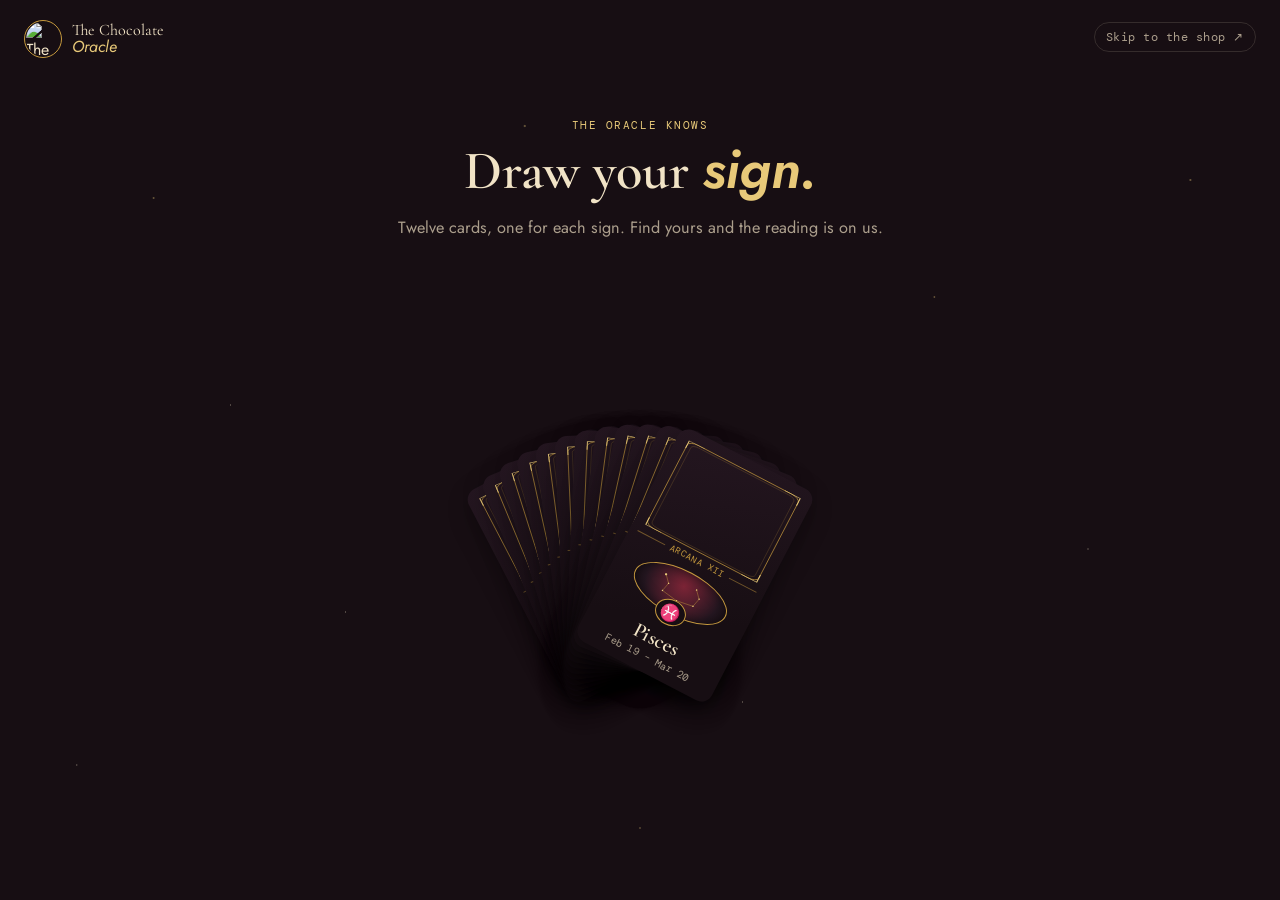
==== commit bbd8d1d0: "Restore tarot intro page and animations" ====
--- a/index.html
+++ b/index.html
@@ -3,179 +3,51 @@
 <head>
     <meta charset="UTF-8">
     <meta name="viewport" content="width=device-width, initial-scale=1.0">
-    <title>The Chocolate Oracle | Handcrafted sweets</title>
-    <link rel="stylesheet" href="style.css">
+    <title>The Chocolate Oracle | Draw your sign</title>
+    <meta name="description" content="Draw your zodiac card and get today's reading from the Chocolate Oracle.">
     <link rel="stylesheet" href="oracle-intro.css">
 </head>
 <body>
 
-    <header class="site-header">
-        <a class="logo" href="#top" aria-label="The Chocolate Oracle home">
-            <img class="logo-photo" src="https://scontent.fbtr1-1.fna.fbcdn.net/v/t39.30808-6/594072596_122097712575153212_9166603788342999100_n.jpg?stp=dst-jpg_tt6&amp;cstp=mx500x500&amp;ctp=s500x500&amp;_nc_cat=108&amp;ccb=1-7&amp;_nc_sid=6ee11a&amp;_nc_ohc=r9WMjKjKbZIQ7kNvwG5Yayb&amp;_nc_oc=Adr1AbtajCmg60G0U6X-JL86kqpSKoylIPFxCXI_S026IdfykBBBpPwS6JotdLHTeus&amp;_nc_zt=23&amp;_nc_ht=scontent.fbtr1-1.fna&amp;_nc_gid=QRbJIeFo7KZ7VgWL2P33UQ&amp;_nc_ss=7b2a8&amp;oh=00_AQHlGFoj-AohFdkRQfYXMRDlt6p4kGwg3x56mPkNC_NFeQ&amp;oe=6A7360A0" alt="The Chocolate Oracle logo">
+    <a class="skip-shop" href="shop.html">Skip to the shop <span aria-hidden="true">↗</span></a>
+
+    <main class="oracle-intro" id="top">
+        <div class="intro-backdrop" aria-hidden="true"></div>
+
+        <a class="intro-logo" href="shop.html" aria-label="The Chocolate Oracle home">
+            <img src="https://scontent.fbtr1-1.fna.fbcdn.net/v/t39.30808-6/594072596_122097712575153212_9166603788342999100_n.jpg?stp=dst-jpg_tt6&amp;cstp=mx500x500&amp;ctp=s500x500&amp;_nc_cat=108&amp;ccb=1-7&amp;_nc_sid=6ee11a&amp;_nc_ohc=r9WMjKjKbZIQ7kNvwG5Yayb&amp;_nc_oc=Adr1AbtajCmg60G0U6X-JL86kqpSKoylIPFxCXI_S026IdfykBBBpPwS6JotdLHTeus&amp;_nc_zt=23&amp;_nc_ht=scontent.fbtr1-1.fna&amp;_nc_gid=QRbJIeFo7KZ7VgWL2P33UQ&amp;_nc_ss=7b2a8&amp;oh=00_AQHlGFoj-AohFdkRQfYXMRDlt6p4kGwg3x56mPkNC_NFeQ&amp;oe=6A7360A0" alt="The Chocolate Oracle logo">
             <span>The Chocolate<br><em>Oracle</em></span>
         </a>
-        <nav class="nav-links" aria-label="Main navigation">
-            <a href="#story">Our story</a>
-            <a href="#menu">The menu</a>
-            <a href="#connect" class="btn-primary">Start an order <span aria-hidden="true">↗</span></a>
-        </nav>
-    </header>
 
-    <!-- Hero Section -->
-    <main id="top">
-    <section class="hero">
-        <div class="video-overlay"></div>
-        <video autoplay loop muted playsinline class="hero-video">
-            <source src="hero-video.mp4" type="video/mp4">
-            Your browser does not support the video tag.
-        </video>
+        <div class="intro-lead">
+            <p class="eyebrow">The oracle knows</p>
+            <h1>Draw your <em>sign.</em></h1>
+            <p class="intro-copy">Twelve cards, one for each sign. Find yours and the reading is on us.</p>
+        </div>
 
-        <div class="hero-content">
-            <p class="eyebrow">Small-batch sweets · made to order</p>
-            <h1>Sweet things<br><em>worth believing in.</em></h1>
-            <p class="hero-copy">Hand-dipped strawberries, decadent chocolate, and little moments of wonder for the people you love.</p>
-            <div class="hero-actions">
-                <a href="#menu" class="btn-secondary">Explore the menu <span aria-hidden="true">↓</span></a>
-                <span class="hero-note">Made fresh in<br>small batches</span>
-            </div>
+        <div class="deck-wrap">
+            <div class="card-fan" id="cardFan"><!-- cards injected by JS --></div>
         </div>
-        <div class="hero-stamp" aria-hidden="true"><span>Made with</span><strong>intent</strong><span>&amp; a little magic</span></div>
-    </section>
-
-    <section id="story" class="showcase">
-        <div class="section-intro">
-            <p class="eyebrow">The oracle knows</p>
-            <h2>A little <em>extraordinary</em><br>never hurt anyone.</h2>
-            <p>We make celebration feel tangible: glossy chocolate, bright fruit, and thoughtful details you can taste.</p>
-        </div>
-        <div class="video-container">
-            <video autoplay loop muted playsinline class="showcase-video">
-                <source src="bouquet-video.mp4" type="video/mp4">
-                Your browser does not support the video tag.
-            </video>
-            <div class="video-caption"><span>02 / 04</span><strong>The art of the offering</strong></div>
-        </div>
-    </section>
-
-    <section id="menu" class="products">
-        <div class="section-heading"><p class="eyebrow">Choose your prophecy</p><h2>Our <em>divine</em> offerings</h2><span class="heading-rule"></span></div>
-        <div class="product-grid">
-            <div class="card card--oracle" data-reveal-state="idle">
-                <span class="card-number">01</span>
-                <h3>Decadent chocolate</h3>
-                <p>Silky truffles, glossy bark, and rich little bites for serious chocolate people.</p>
-                <div class="card-orbit" aria-hidden="true">
-                    <span class="card-orbit-ring"></span>
-                    <span class="card-orbit-dot"></span>
-                </div>
-                <div class="card-preview">
-                    <span class="card-preview-label">Your sign</span>
-                    <span class="card-preview-sign">Hover to reveal</span>
-                </div>
-                <div class="card-reveal">
-                    <p class="card-reveal-title">Oracle whisper</p>
-                    <p class="card-reveal-copy">Tap again to see the oracle speak.</p>
-                </div>
-                <div class="card-footer">
-                    <button type="button" class="card-action">Tap twice to reveal</button>
-                    <a href="#connect" aria-label="Order decadent chocolate">Order <span>↗</span></a>
-                </div>
-            </div>
-            <div class="card card--oracle" data-reveal-state="idle">
-                <span class="card-number">02</span>
-                <h3>Dipped strawberries</h3>
-                <p>Fresh berries dressed in premium dark, milk, or white chocolate and a little sparkle.</p>
-                <div class="card-orbit" aria-hidden="true">
-                    <span class="card-orbit-ring"></span>
-                    <span class="card-orbit-dot"></span>
-                </div>
-                <div class="card-preview">
-                    <span class="card-preview-label">Your sign</span>
-                    <span class="card-preview-sign">Hover to reveal</span>
-                </div>
-                <div class="card-reveal">
-                    <p class="card-reveal-title">Oracle whisper</p>
-                    <p class="card-reveal-copy">Tap again to see the oracle speak.</p>
-                </div>
-                <div class="card-footer">
-                    <button type="button" class="card-action">Tap twice to reveal</button>
-                    <a href="#connect" aria-label="Order dipped strawberries">Order <span>↗</span></a>
-                </div>
-            </div>
-            <div class="card card--oracle" data-reveal-state="idle">
-                <span class="card-number">03</span>
-                <h3>Candied grapes</h3>
-                <p>A jewel-bright crunch with our signature hard-candy coating. Unexpected, unforgettable.</p>
-                <div class="card-orbit" aria-hidden="true">
-                    <span class="card-orbit-ring"></span>
-                    <span class="card-orbit-dot"></span>
-                </div>
-                <div class="card-preview">
-                    <span class="card-preview-label">Your sign</span>
-                    <span class="card-preview-sign">Hover to reveal</span>
-                </div>
-                <div class="card-reveal">
-                    <p class="card-reveal-title">Oracle whisper</p>
-                    <p class="card-reveal-copy">Tap again to see the oracle speak.</p>
-                </div>
-                <div class="card-footer">
-                    <button type="button" class="card-action">Tap twice to reveal</button>
-                    <a href="#connect" aria-label="Order candied grapes">Order <span>↗</span></a>
-                </div>
-            </div>
-            <div class="card card--oracle" data-reveal-state="idle">
-                <span class="card-number">04</span>
-                <h3>Custom cookies</h3>
-                <p>Soft-centered, freshly baked, and made for birthdays, thank-yous, and just because.</p>
-                <div class="card-orbit" aria-hidden="true">
-                    <span class="card-orbit-ring"></span>
-                    <span class="card-orbit-dot"></span>
-                </div>
-                <div class="card-preview">
-                    <span class="card-preview-label">Your sign</span>
-                    <span class="card-preview-sign">Hover to reveal</span>
-                </div>
-                <div class="card-reveal">
-                    <p class="card-reveal-title">Oracle whisper</p>
-                    <p class="card-reveal-copy">Tap again to see the oracle speak.</p>
-                </div>
-                <div class="card-footer">
-                    <button type="button" class="card-action">Tap twice to reveal</button>
-                    <a href="#connect" aria-label="Order custom cookies">Order <span>↗</span></a>
-                </div>
-            </div>
-        </div>
-    </section>
-
-    <section id="connect" class="connect">
-        <div class="connect-copy"><p class="eyebrow">Your sign has arrived</p><h2>Tell us what<br>you’re <em>celebrating.</em></h2><p>Share the occasion, the date, and the sweet thing you have in mind. We’ll get back to you with the good stuff.</p></div>
-        <form class="contact-form" action="#" method="POST">
-            <div class="input-group">
-                <label for="name">Name</label>
-                <input type="text" id="name" name="name" required>
-            </div>
-            
-            <div class="input-group">
-                <label for="email">Email or phone</label>
-                <input type="text" id="email" name="email" required>
-            </div>
-
-            <div class="input-group">
-                <label for="message">What are we making?</label>
-                <textarea id="message" name="message" rows="5" required></textarea>
-            </div>
-
-            <button type="submit" class="btn-primary form-submit">Send inquiry <span aria-hidden="true">↗</span></button>
-        </form>
-    </section>
     </main>
 
-    <!-- Footer -->
-    <footer>
-        <a class="logo" href="#top"><img class="logo-photo" src="https://scontent.fbtr1-1.fna.fbcdn.net/v/t39.30808-6/594072596_122097712575153212_9166603788342999100_n.jpg?stp=dst-jpg_tt6&amp;cstp=mx500x500&amp;ctp=s500x500&amp;_nc_cat=108&amp;ccb=1-7&amp;_nc_sid=6ee11a&amp;_nc_ohc=r9WMjKjKbZIQ7kNvwG5Yayb&amp;_nc_oc=Adr1AbtajCmg60G0U6X-JL86kqpSKoylIPFxCXI_S026IdfykBBBpPwS6JotdLHTeus&amp;_nc_zt=23&amp;_nc_ht=scontent.fbtr1-1.fna&amp;_nc_gid=QRbJIeFo7KZ7VgWL2P33UQ&amp;_nc_ss=7b2a8&amp;oh=00_AQHlGFoj-AohFdkRQfYXMRDlt6p4kGwg3x56mPkNC_NFeQ&amp;oe=6A7360A0" alt="The Chocolate Oracle logo"><span>The Chocolate <em>Oracle</em></span></a>
-        <p>Handcrafted in small batches · © 2026</p>
-        <span><a href="https://www.facebook.com/profile.php?id=61584596374149" class="back-top">Facebook ↗</a> &nbsp; <a href="#top" class="back-top">Back to top ↑</a></span>
-    </footer>
+    <div class="reading-scrim" id="readingScrim">
+        <section class="reading-panel" id="readingPanel" role="dialog" aria-modal="true" aria-labelledby="readingSign">
+            <button class="reading-close" id="readingClose" aria-label="Close reading">✕</button>
+            <span class="eyebrow" id="readingArcana">Arcana I</span>
+            <span class="reading-glyph" id="readingGlyph" aria-hidden="true">♈</span>
+            <h2 id="readingSign">Aries</h2>
+            <p class="reading-dates" id="readingDates">Mar 21 – Apr 19</p>
+            <p class="reading-text" id="readingText"></p>
+            <div class="reading-pairing">
+                <span class="eyebrow">Today's pairing</span>
+                <p id="readingPairing"></p>
+            </div>
+            <div class="reading-actions">
+                <a href="shop.html#menu" class="btn-primary">Order your pairing <span aria-hidden="true">↗</span></a>
+                <button class="btn-secondary" id="readingAgain" type="button">Draw again</button>
+            </div>
+        </section>
+    </div>
 
     <script src="oracle-intro.js"></script>
 </body>
--- a/oracle-intro.css
+++ b/oracle-intro.css
@@ -1,203 +1,398 @@
+@import url('https://fonts.googleapis.com/css2?family=DM+Mono:wght@400;500&family=Cormorant+Garamond:ital,wght@0,500;0,600;0,700;1,500;1,600&family=Jost:wght@400;500;600&display=swap');
+
+/* Token set matches style.css so this page reads as one site, not a bolt-on. */
 :root {
-    --oracle-gold: #e5ad55;
-    --oracle-ink: #211a17;
-    --oracle-cream: #f4efe6;
-    --oracle-moss: #6e7d69;
-}
-
-.card--oracle {
+    --ink: #170e13;
+    --ink-soft: #241620;
+    --ink-line: rgba(241, 227, 196, 0.14);
+    --parchment: #f1e3c6;
+    --parchment-soft: #e7d3a8;
+    --gold: #c69a3e;
+    --gold-bright: #e8c979;
+    --wine: #7c2436;
+    --wine-bright: #a3324a;
+    --text-on-dark: #f1e3c6;
+    --text-on-dark-dim: rgba(241, 227, 198, 0.68);
+    --text-on-light: #2a1a20;
+}
+
+* { margin: 0; padding: 0; box-sizing: border-box; font-family: 'Jost', sans-serif; }
+
+html { scroll-behavior: smooth; }
+
+body {
+    background: var(--ink);
+    color: var(--text-on-dark);
+    min-height: 100vh;
+    overflow-x: hidden;
+}
+
+h1, h2, .intro-logo span { font-family: 'Cormorant Garamond', Georgia, serif; }
+
+.eyebrow {
+    display: block;
+    font: .68rem/1 'DM Mono', monospace;
+    text-transform: uppercase;
+    letter-spacing: .14em;
+    color: var(--gold-bright);
+    margin-bottom: .6rem;
+}
+
+/* ============================================
+   SKIP LINK + LOGO
+   ============================================ */
+.skip-shop {
+    position: fixed;
+    top: 22px;
+    right: 24px;
+    z-index: 40;
+    font: .78rem/1 'DM Mono', monospace;
+    letter-spacing: .04em;
+    color: var(--text-on-dark-dim);
+    text-decoration: none;
+    padding: .5rem .7rem;
+    border: 1px solid var(--ink-line);
+    border-radius: 999px;
+    transition: color .25s, border-color .25s;
+}
+.skip-shop:hover { color: var(--gold-bright); border-color: var(--gold); }
+
+.intro-logo {
+    position: fixed;
+    top: 20px;
+    left: 24px;
+    z-index: 40;
+    display: flex;
+    align-items: center;
+    gap: .6rem;
+    text-decoration: none;
+    color: var(--text-on-dark);
+}
+.intro-logo img { width: 38px; height: 38px; object-fit: cover; border-radius: 50%; border: 1px solid var(--gold); padding: 1px; }
+.intro-logo span { font-size: 1rem; line-height: 1.05; }
+.intro-logo em { color: var(--gold-bright); font-style: italic; }
+
+/* ============================================
+   PAGE + STARFIELD
+   ============================================ */
+.oracle-intro {
     position: relative;
+    min-height: 100vh;
+    display: flex;
+    flex-direction: column;
+    align-items: center;
+    justify-content: flex-start;
+    padding: 7.5rem 1.5rem 5rem;
     overflow: hidden;
+}
+
+.intro-backdrop {
+    position: absolute;
+    inset: 0;
+    pointer-events: none;
+    opacity: .55;
+    background-image:
+        radial-gradient(1.4px 1.4px at 12% 22%, var(--gold-bright), transparent),
+        radial-gradient(1px 1px at 27% 68%, var(--parchment), transparent),
+        radial-gradient(1.6px 1.6px at 41% 14%, var(--gold-bright), transparent),
+        radial-gradient(1px 1px at 58% 78%, var(--parchment), transparent),
+        radial-gradient(1.3px 1.3px at 73% 33%, var(--gold-bright), transparent),
+        radial-gradient(1px 1px at 85% 61%, var(--parchment), transparent),
+        radial-gradient(1.5px 1.5px at 93% 20%, var(--gold-bright), transparent),
+        radial-gradient(1px 1px at 6% 85%, var(--parchment), transparent),
+        radial-gradient(1.2px 1.2px at 50% 92%, var(--gold-bright), transparent),
+        radial-gradient(1px 1px at 18% 45%, var(--parchment), transparent);
+    background-repeat: no-repeat;
+}
+@media (prefers-reduced-motion: no-preference) {
+    .intro-backdrop { animation: twinkle 7s ease-in-out infinite; }
+}
+@keyframes twinkle { 0%, 100% { opacity: .4; } 50% { opacity: .75; } }
+
+.intro-lead { position: relative; z-index: 2; text-align: center; max-width: 34rem; margin-bottom: 3.5rem; }
+.intro-lead h1 { font-size: clamp(2.2rem, 5vw, 3.4rem); font-weight: 600; line-height: 1.08; margin-bottom: .9rem; }
+.intro-lead em { color: var(--gold-bright); font-style: italic; }
+.intro-copy { color: var(--text-on-dark-dim); font-size: 1.02rem; }
+
+/* ============================================
+   THE FAN
+   Cards share one pivot at the bottom center of
+   .card-fan and rotate outward from it, the way a
+   dealt hand of cards actually fans. On narrow
+   screens the fan flattens into a scroll strip.
+   ============================================ */
+.deck-wrap { position: relative; z-index: 2; width: 100%; display: flex; justify-content: center; }
+
+.card-fan {
+    position: relative;
+    width: min(1040px, 100%);
+    height: 360px;
+    margin-top: 1rem;
+}
+
+.tarot-card {
+    position: absolute;
+    left: 50%;
+    bottom: 0;
+    width: 150px;
+    height: 238px;
+    margin-left: -75px;
+    transform-origin: 50% 100%;
+    transform: translateY(90px) scale(.55) rotate(0deg);
+    opacity: 0;
+    transition: transform .75s cubic-bezier(.2,.8,.2,1), opacity .5s ease, box-shadow .3s ease, filter .3s ease;
+    background: linear-gradient(160deg, var(--ink-soft), var(--ink) 70%);
+    border: none;
+    border-radius: 12px;
+    padding: .55rem .5rem .6rem;
+    display: flex;
+    flex-direction: column;
+    align-items: center;
+    justify-content: flex-start;
     cursor: pointer;
-    transition: transform 240ms ease, box-shadow 240ms ease, border-color 240ms ease;
-    border: 1px solid rgba(229, 173, 85, 0.12);
-    will-change: transform, box-shadow;
-}
-
-.card--oracle:hover,
-.card--oracle:focus-visible,
-.card--oracle.is-hovered {
-    transform: translateY(-4px);
-    box-shadow: 0 18px 40px rgba(0, 0, 0, 0.18);
-    border-color: rgba(229, 173, 85, 0.5);
-}
-
-.card--oracle::before {
-    content: "";
+    color: var(--text-on-dark);
+    font-family: 'Jost', sans-serif;
+    box-shadow: 0 10px 24px rgba(0,0,0,.35);
+    z-index: 1;
+}
+
+.card-fan.in-fan .tarot-card {
+    transform: translateY(0) scale(1) rotate(var(--angle));
+    opacity: 1;
+}
+
+/* Decorative engraved frame, drawn once per card as an SVG overlay. */
+.card-frame {
     position: absolute;
     inset: 0;
-    background: radial-gradient(circle at top right, rgba(229, 173, 85, 0.2), transparent 42%);
+    width: 100%;
+    height: 100%;
+    pointer-events: none;
+    z-index: 0;
+}
+.card-frame .frame-outer { fill: none; stroke: var(--gold); stroke-width: 1; }
+.card-frame .frame-inner { fill: none; stroke: var(--gold); stroke-width: .5; opacity: .55; }
+.card-frame .frame-tick { fill: none; stroke: var(--gold-bright); stroke-width: 1.1; stroke-linecap: round; }
+
+.tarot-card > * { position: relative; z-index: 1; }
+
+.tarot-card .card-number {
+    display: flex;
+    align-items: center;
+    gap: .35rem;
+    width: 100%;
+    font: .56rem/1 'DM Mono', monospace;
+    letter-spacing: .12em;
+    text-transform: uppercase;
+    color: var(--gold);
+    margin-top: .2rem;
+}
+.tarot-card .card-number::before,
+.tarot-card .card-number::after { content: ''; flex: 1; height: 1px; background: var(--gold); opacity: .5; }
+
+.card-illustration {
+    width: 76%;
+    aspect-ratio: 1;
+    margin: .5rem auto 0;
+    border-radius: 50%;
+    border: 1px solid var(--gold);
+    background: radial-gradient(circle at 50% 32%, var(--wine) 0%, var(--ink-soft) 68%, var(--ink) 100%);
+    display: flex;
+    align-items: center;
+    justify-content: center;
+    overflow: hidden;
+    box-shadow: inset 0 0 12px rgba(0,0,0,.5);
+}
+.card-constellation { width: 84%; height: 84%; overflow: visible; }
+.card-constellation .const-line { stroke: var(--gold); stroke-width: .9; opacity: .8; fill: none; }
+.card-constellation .const-star { fill: var(--gold-bright); }
+
+.tarot-card .card-glyph {
+    margin-top: -15px;
+    width: 32px;
+    height: 32px;
+    display: flex;
+    align-items: center;
+    justify-content: center;
+    background: var(--ink);
+    border: 1px solid var(--gold);
+    border-radius: 50%;
+    font-size: 1.05rem;
+    color: var(--gold-bright);
+}
+
+.tarot-card h3 { font-family: 'Cormorant Garamond', Georgia, serif; font-size: 1.3rem; font-weight: 600; margin-top: .3rem; }
+.tarot-card .zodiac-dates { font: .64rem/1 'DM Mono', monospace; color: var(--text-on-dark-dim); letter-spacing: .02em; margin-top: .2rem; }
+
+.tarot-card:hover,
+.tarot-card:focus-visible {
+    z-index: 30;
+    box-shadow: 0 0 0 1px var(--gold-bright), 0 18px 34px rgba(0,0,0,.45), 0 0 26px rgba(232, 201, 121, .35);
+    outline: none;
+}
+.card-fan.in-fan .tarot-card:hover,
+.card-fan.in-fan .tarot-card:focus-visible {
+    transform: translateY(-22px) scale(1.05) rotate(var(--angle));
+}
+
+.tarot-card.chosen {
+    animation: cardChosen .6s ease forwards;
+    z-index: 40;
+}
+@keyframes cardChosen {
+    0%   { transform: translateY(-10px) scale(1) rotate(var(--angle)); }
+    45%  { transform: translateY(-40px) scale(1.12) rotateY(180deg) rotate(0deg); box-shadow: 0 0 40px rgba(232, 201, 121, .65); }
+    100% { transform: translateY(-10px) scale(1.05) rotate(var(--angle)); }
+}
+
+/* small gold spark burst on selection */
+.spark {
+    position: absolute;
+    width: 5px;
+    height: 5px;
+    border-radius: 50%;
+    background: var(--gold-bright);
+    pointer-events: none;
+    z-index: 50;
+    animation: sparkOut .6s ease-out forwards;
+}
+@keyframes sparkOut {
+    to { transform: translate(var(--sx), var(--sy)) scale(0); opacity: 0; }
+}
+
+@media (prefers-reduced-motion: reduce) {
+    .tarot-card { transition: opacity .3s ease; transform: rotate(var(--angle)) !important; opacity: 1 !important; }
+    .card-fan.in-fan .tarot-card:hover, .card-fan.in-fan .tarot-card:focus-visible { transform: rotate(var(--angle)) !important; }
+    .tarot-card.chosen { animation: none; }
+}
+
+/* Narrow screens: flatten the fan into an upright, scrollable row. */
+@media (max-width: 760px) {
+    .oracle-intro { padding-top: 6.5rem; }
+    .card-fan {
+        height: auto;
+        display: flex;
+        gap: .9rem;
+        overflow-x: auto;
+        overflow-y: visible;
+        padding: .5rem 1rem 1.5rem;
+        scroll-snap-type: x proximity;
+        -webkit-overflow-scrolling: touch;
+    }
+    .tarot-card {
+        position: static;
+        margin-left: 0;
+        flex: 0 0 auto;
+        scroll-snap-align: center;
+        transform: translateY(16px) scale(.9) !important;
+        transition: opacity .5s ease, box-shadow .3s ease;
+    }
+    .card-fan.in-fan .tarot-card { transform: none !important; opacity: 1; }
+    .card-fan.in-fan .tarot-card:hover,
+    .card-fan.in-fan .tarot-card:focus-visible { transform: translateY(-8px) !important; }
+    .tarot-card.chosen { animation: cardChosenMobile .55s ease forwards; }
+    @keyframes cardChosenMobile {
+        0% { transform: translateY(0) scale(1); }
+        45% { transform: translateY(-14px) scale(1.08) rotateY(180deg); box-shadow: 0 0 34px rgba(232,201,121,.6); }
+        100% { transform: translateY(-4px) scale(1.04); }
+    }
+}
+
+/* ============================================
+   READING PANEL
+   ============================================ */
+.reading-scrim {
+    position: fixed;
+    inset: 0;
+    z-index: 100;
+    display: flex;
+    align-items: center;
+    justify-content: center;
+    padding: 1.5rem;
+    background: rgba(23, 14, 19, .78);
+    backdrop-filter: blur(6px);
     opacity: 0;
-    transition: opacity 240ms ease;
     pointer-events: none;
-}
-
-.card--oracle.is-hovered::before,
-.card--oracle.is-primed::before,
-.card--oracle.is-revealed::before {
-    opacity: 1;
-}
-
-.card-orbit {
-    position: absolute;
-    top: 18px;
-    right: 18px;
-    width: 44px;
-    height: 44px;
-    pointer-events: none;
-}
-
-.card-orbit-ring,
-.card-orbit-dot {
-    position: absolute;
-    inset: 0;
+    transition: opacity .35s ease;
+}
+.reading-scrim.open { opacity: 1; pointer-events: auto; }
+
+.reading-panel {
+    position: relative;
+    width: min(420px, 100%);
+    max-height: 88vh;
+    overflow-y: auto;
+    background: var(--parchment);
+    color: var(--text-on-light);
+    border: 1px solid var(--gold);
+    border-radius: 16px;
+    padding: 2.4rem 2rem 2rem;
+    text-align: center;
+    transform: translateY(18px) scale(.97);
+    opacity: 0;
+    transition: transform .4s cubic-bezier(.2,.8,.2,1), opacity .35s ease;
+}
+.reading-scrim.open .reading-panel { transform: translateY(0) scale(1); opacity: 1; }
+
+.reading-panel .eyebrow { color: var(--wine); }
+.reading-glyph { display: block; font-size: 2.6rem; color: var(--gold); margin-bottom: .3rem; }
+.reading-panel h2 { font-size: 2rem; font-weight: 600; }
+.reading-dates { font: .68rem/1 'DM Mono', monospace; color: #6b5847; letter-spacing: .05em; margin: .35rem 0 1.2rem; }
+.reading-text { font-size: 1.02rem; line-height: 1.6; margin-bottom: 1.4rem; }
+
+.reading-pairing {
+    background: rgba(124, 36, 54, .06);
+    border: 1px solid rgba(124, 36, 54, .18);
+    border-radius: 10px;
+    padding: 1rem 1.1rem;
+    margin-bottom: 1.6rem;
+}
+.reading-pairing .eyebrow { margin-bottom: .3rem; }
+.reading-pairing p { font-size: .92rem; }
+
+.reading-actions { display: flex; flex-direction: column; gap: .7rem; align-items: center; }
+
+.btn-primary {
+    display: inline-flex;
+    align-items: center;
+    gap: .4rem;
+    background: var(--wine);
+    color: var(--parchment) !important;
+    text-decoration: none;
+    font: 500 .88rem/1 'Jost', sans-serif;
+    letter-spacing: .02em;
+    padding: .85rem 1.5rem;
+    border-radius: 999px;
+    border: 1px solid var(--wine);
+    transition: background-color .25s, color .25s, transform .25s;
+}
+.btn-primary:hover { background-color: var(--wine-bright); transform: translateY(-1px); }
+
+.btn-secondary {
+    background: none;
+    border: none;
+    color: #6b5847;
+    font: .82rem/1 'DM Mono', monospace;
+    letter-spacing: .04em;
+    text-decoration: underline;
+    text-underline-offset: 3px;
+    cursor: pointer;
+    padding: .3rem;
+}
+.btn-secondary:hover { color: var(--wine); }
+
+.reading-close {
+    position: absolute;
+    top: 14px;
+    right: 14px;
+    width: 30px;
+    height: 30px;
     border-radius: 50%;
-    border: 1px solid rgba(229, 173, 85, 0.45);
-}
-
-.card-orbit-dot {
-    inset: 10px;
-    background: rgba(229, 173, 85, 0.2);
-    border-color: rgba(229, 173, 85, 0.8);
-    box-shadow: 0 0 0 4px rgba(229, 173, 85, 0.08);
-}
-
-.card--oracle.is-primed .card-orbit {
-    animation: orbitPulse 900ms ease-in-out infinite;
-}
-
-.card-preview {
-    margin-top: auto;
-    padding: 12px 0 0;
-    border-top: 1px solid rgba(244, 239, 230, 0.16);
-    display: flex;
-    justify-content: space-between;
-    min-height: 34px;
-    align-items: center;
-    gap: 12px;
-    transition: transform 220ms ease, opacity 220ms ease;
-}
-
-.card-preview-label {
-    color: rgba(244, 239, 230, 0.58);
-    font: 0.62rem/1.4 'DM Mono', monospace;
-    text-transform: uppercase;
-    letter-spacing: 0.1em;
-}
-
-.card-preview-sign {
-    color: var(--oracle-gold);
-    font: 600 0.95rem 'Playfair Display', serif;
-}
-
-.card-reveal {
-    max-height: 0;
-    opacity: 0;
-    transform: translateY(10px);
-    overflow: hidden;
-    transition: max-height 360ms ease, opacity 360ms ease, transform 360ms ease;
-    margin-top: 12px;
-    padding: 2px 0 0;
-}
-
-.card-reveal-title {
-    color: var(--oracle-gold);
-    font: 0.66rem/1.3 'DM Mono', monospace;
-    text-transform: uppercase;
-    letter-spacing: 0.12em;
-    margin-bottom: 6px;
-}
-
-.card-reveal-copy {
-    color: rgba(244, 239, 230, 0.85);
-    font-size: 0.9rem;
-}
-
-.card--oracle.is-revealed .card-reveal {
-    max-height: 120px;
-    opacity: 1;
-    transform: translateY(0);
-    animation: revealGlow 700ms ease both;
-}
-
-.card--oracle.is-revealed .card-preview {
-    opacity: 0;
-    transform: translateY(8px);
-}
-
-.card-footer {
-    display: flex;
-    justify-content: space-between;
-    align-items: center;
-    gap: 12px;
-    margin-top: 18px;
-}
-
-.card-action {
-    border: 0;
+    border: 1px solid rgba(42,26,32,.2);
     background: transparent;
-    color: var(--oracle-gold);
-    font: 0.68rem 'DM Mono', monospace;
-    text-transform: uppercase;
-    letter-spacing: 0.1em;
-    padding: 0;
+    color: var(--text-on-light);
+    font-size: .85rem;
     cursor: pointer;
-    transition: transform 220ms ease, color 220ms ease;
-}
-
-.card-action:hover,
-.card-action:focus-visible {
-    color: #f1c579;
-    transform: translateY(-1px);
-}
-
-.card--oracle.is-primed .card-action {
-    color: #f1c579;
-}
-
-.card--oracle.is-revealed .card-action {
-    color: #f7d89d;
-}
-
-.card-footer a {
-    color: var(--oracle-gold);
-    font: 0.68rem 'DM Mono', monospace;
-    text-transform: uppercase;
-    letter-spacing: 0.1em;
-    text-decoration: none;
-    margin-top: auto;
-}
-
-@keyframes orbitPulse {
-    0%, 100% {
-        transform: scale(1);
-        opacity: 0.9;
-    }
-    50% {
-        transform: scale(1.08);
-        opacity: 1;
-    }
-}
-
-@keyframes revealGlow {
-    0% {
-        transform: translateY(12px) scale(0.98);
-        opacity: 0;
-    }
-    100% {
-        transform: translateY(0) scale(1);
-        opacity: 1;
-    }
-}
-
-@media (max-width: 768px) {
-    .card-preview {
-        flex-direction: column;
-        align-items: flex-start;
-    }
-
-    .card-footer {
-        flex-direction: column;
-        align-items: flex-start;
-    }
-}
+    transition: background-color .2s, color .2s;
+}
+.reading-close:hover { background: var(--wine); color: var(--parchment); border-color: var(--wine); }
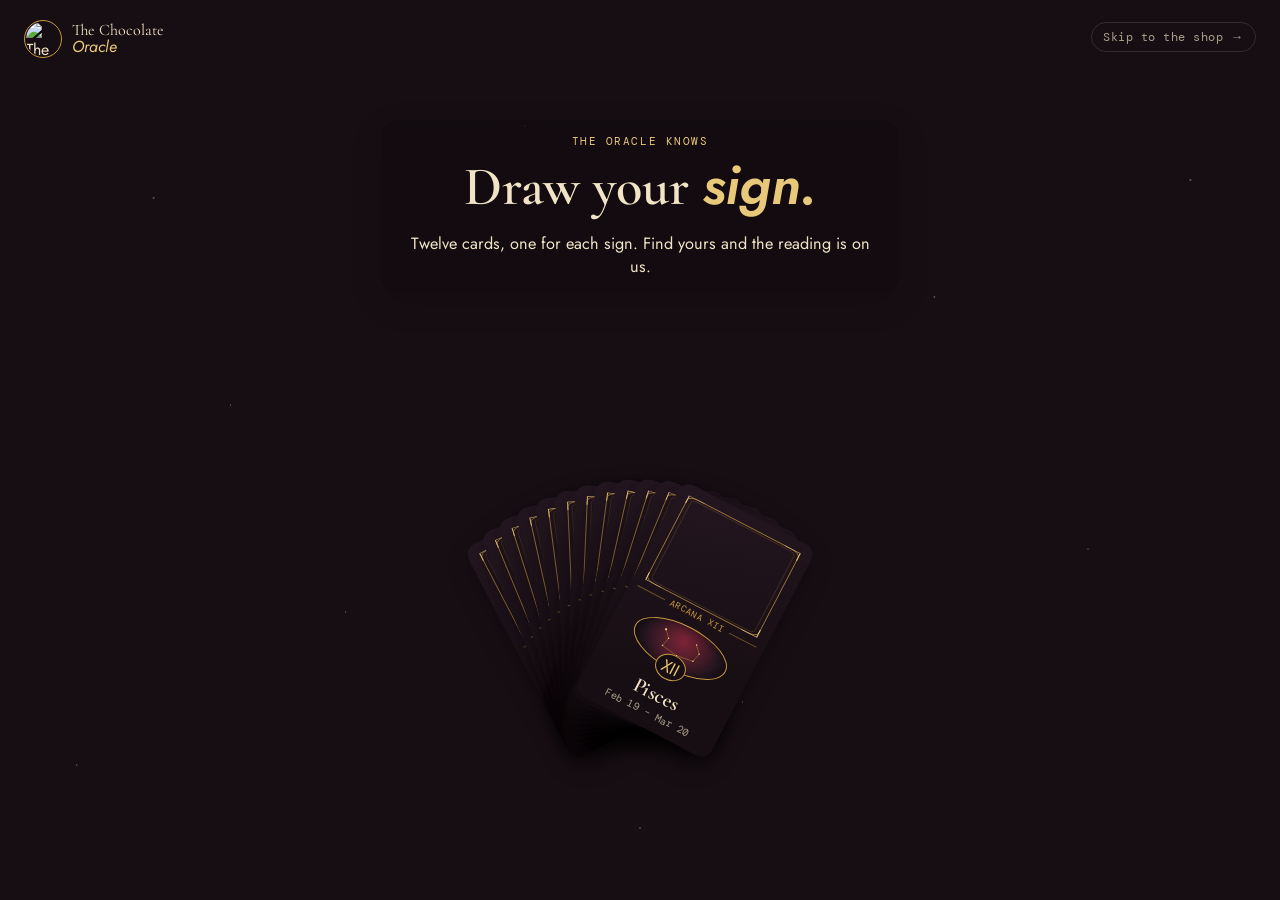
==== commit 38ad0d76: "remove emojis" ====
--- a/index.html
+++ b/index.html
@@ -9,7 +9,7 @@
 </head>
 <body>
 
-    <a class="skip-shop" href="shop.html">Skip to the shop <span aria-hidden="true">↗</span></a>
+    <a class="skip-shop" href="shop.html">Skip to the shop <span aria-hidden="true">→</span></a>
 
     <main class="oracle-intro" id="top">
         <div class="intro-backdrop" aria-hidden="true"></div>
@@ -32,9 +32,9 @@
 
     <div class="reading-scrim" id="readingScrim">
         <section class="reading-panel" id="readingPanel" role="dialog" aria-modal="true" aria-labelledby="readingSign">
-            <button class="reading-close" id="readingClose" aria-label="Close reading">✕</button>
+            <button class="reading-close" id="readingClose" aria-label="Close reading">×</button>
             <span class="eyebrow" id="readingArcana">Arcana I</span>
-            <span class="reading-glyph" id="readingGlyph" aria-hidden="true">♈</span>
+            <span class="reading-glyph" id="readingGlyph" aria-hidden="true">I</span>
             <h2 id="readingSign">Aries</h2>
             <p class="reading-dates" id="readingDates">Mar 21 – Apr 19</p>
             <p class="reading-text" id="readingText"></p>
@@ -43,7 +43,7 @@
                 <p id="readingPairing"></p>
             </div>
             <div class="reading-actions">
-                <a href="shop.html#menu" class="btn-primary">Order your pairing <span aria-hidden="true">↗</span></a>
+                <a href="shop.html#menu" class="btn-primary">Order your pairing <span aria-hidden="true">→</span></a>
                 <button class="btn-secondary" id="readingAgain" type="button">Draw again</button>
             </div>
         </section>
--- a/oracle-intro.css
+++ b/oracle-intro.css
@@ -109,10 +109,22 @@
 }
 @keyframes twinkle { 0%, 100% { opacity: .4; } 50% { opacity: .75; } }
 
-.intro-lead { position: relative; z-index: 2; text-align: center; max-width: 34rem; margin-bottom: 3.5rem; }
-.intro-lead h1 { font-size: clamp(2.2rem, 5vw, 3.4rem); font-weight: 600; line-height: 1.08; margin-bottom: .9rem; }
+.intro-lead {
+    position: relative;
+    z-index: 2;
+    text-align: center;
+    max-width: 34rem;
+    margin-bottom: 3.5rem;
+    padding: 1rem 1.2rem;
+    border-radius: 1.2rem;
+    background: rgba(10, 7, 10, 0.3);
+    backdrop-filter: blur(8px);
+    -webkit-backdrop-filter: blur(8px);
+    box-shadow: 0 10px 32px rgba(0, 0, 0, 0.16);
+}
+.intro-lead h1 { color: var(--text-on-dark); font-size: clamp(2.2rem, 5vw, 3.4rem); font-weight: 600; line-height: 1.08; margin-bottom: .9rem; }
 .intro-lead em { color: var(--gold-bright); font-style: italic; }
-.intro-copy { color: var(--text-on-dark-dim); font-size: 1.02rem; }
+.intro-copy { color: var(--text-on-dark); font-size: 1.02rem; max-width: 30rem; margin: 0 auto; }
 
 /* ============================================
    THE FAN
@@ -224,6 +236,23 @@
 .tarot-card h3 { font-family: 'Cormorant Garamond', Georgia, serif; font-size: 1.3rem; font-weight: 600; margin-top: .3rem; }
 .tarot-card .zodiac-dates { font: .64rem/1 'DM Mono', monospace; color: var(--text-on-dark-dim); letter-spacing: .02em; margin-top: .2rem; }
 
+.card-hint {
+    margin-top: .45rem;
+    font: .62rem/1 'DM Mono', monospace;
+    letter-spacing: .1em;
+    text-transform: uppercase;
+    color: var(--gold-bright);
+    opacity: 0;
+    transform: translateY(4px);
+    transition: opacity .25s ease, transform .25s ease;
+    pointer-events: none;
+}
+
+.tarot-card.pending .card-hint {
+    opacity: 1;
+    transform: translateY(0);
+}
+
 .tarot-card:hover,
 .tarot-card:focus-visible {
     z-index: 30;
@@ -258,6 +287,178 @@
 }
 @keyframes sparkOut {
     to { transform: translate(var(--sx), var(--sy)) scale(0); opacity: 0; }
+}
+
+.card--oracle {
+    position: relative;
+    overflow: hidden;
+    cursor: pointer;
+    transition: transform 240ms ease, box-shadow 240ms ease, border-color 240ms ease, background 240ms ease;
+    border: 1px solid rgba(232, 201, 121, 0.16);
+}
+
+.card--oracle:hover,
+.card--oracle:focus-visible,
+.card--oracle.is-hovered {
+    transform: translateY(-4px);
+    box-shadow: 0 16px 36px rgba(0, 0, 0, 0.24);
+    border-color: rgba(232, 201, 121, 0.45);
+}
+
+.card--oracle::before {
+    content: '';
+    position: absolute;
+    inset: 0;
+    background: radial-gradient(circle at top right, rgba(232, 201, 121, 0.16), transparent 45%);
+    opacity: 0;
+    transition: opacity 240ms ease;
+    pointer-events: none;
+}
+
+.card--oracle.is-hovered::before,
+.card--oracle.is-primed::before,
+.card--oracle.is-revealed::before {
+    opacity: 1;
+}
+
+.card-orbit {
+    position: absolute;
+    top: 18px;
+    right: 18px;
+    width: 42px;
+    height: 42px;
+    pointer-events: none;
+}
+
+.card-orbit-ring,
+.card-orbit-dot {
+    position: absolute;
+    inset: 0;
+    border-radius: 50%;
+    border: 1px solid rgba(232, 201, 121, 0.45);
+}
+
+.card-orbit-dot {
+    inset: 10px;
+    background: rgba(232, 201, 121, 0.12);
+    border-color: rgba(232, 201, 121, 0.86);
+    box-shadow: 0 0 0 4px rgba(232, 201, 121, 0.08);
+}
+
+.card--oracle.is-primed .card-orbit {
+    animation: orbitPulse 900ms ease-in-out infinite;
+}
+
+.card-preview {
+    margin-top: auto;
+    padding-top: 12px;
+    border-top: 1px solid rgba(241, 227, 198, 0.16);
+    display: flex;
+    justify-content: space-between;
+    align-items: center;
+    gap: 12px;
+    min-height: 34px;
+    transition: transform 220ms ease, opacity 220ms ease;
+}
+
+.card-preview-label {
+    color: rgba(241, 227, 198, 0.56);
+    font: 0.62rem/1.4 'DM Mono', monospace;
+    text-transform: uppercase;
+    letter-spacing: 0.12em;
+}
+
+.card-preview-sign {
+    color: var(--gold-bright);
+    font: 600 0.95rem 'Cormorant Garamond', serif;
+}
+
+.card-reveal {
+    max-height: 0;
+    opacity: 0;
+    transform: translateY(10px);
+    overflow: hidden;
+    transition: max-height 360ms ease, opacity 360ms ease, transform 360ms ease;
+    margin-top: 12px;
+    padding-top: 2px;
+}
+
+.card-reveal-title {
+    color: var(--gold-bright);
+    font: 0.66rem/1.3 'DM Mono', monospace;
+    text-transform: uppercase;
+    letter-spacing: 0.12em;
+    margin-bottom: 6px;
+}
+
+.card-reveal-copy {
+    color: rgba(241, 227, 198, 0.86);
+    font-size: 0.92rem;
+}
+
+.card--oracle.is-revealed .card-reveal {
+    max-height: 120px;
+    opacity: 1;
+    transform: translateY(0);
+    animation: revealGlow 700ms ease both;
+}
+
+.card--oracle.is-revealed .card-preview {
+    opacity: 0;
+    transform: translateY(8px);
+}
+
+.card-footer {
+    display: flex;
+    justify-content: space-between;
+    align-items: center;
+    gap: 12px;
+    margin-top: 18px;
+}
+
+.card-action {
+    border: 0;
+    background: transparent;
+    color: var(--gold-bright);
+    font: 0.68rem 'DM Mono', monospace;
+    text-transform: uppercase;
+    letter-spacing: 0.1em;
+    padding: 0;
+    cursor: pointer;
+    transition: transform 220ms ease, color 220ms ease;
+}
+
+.card-action:hover,
+.card-action:focus-visible {
+    color: #f1dca8;
+    transform: translateY(-1px);
+}
+
+.card--oracle.is-primed .card-action {
+    color: #f1dca8;
+}
+
+@keyframes orbitPulse {
+    0%, 100% { transform: scale(1); opacity: 0.9; }
+    50% { transform: scale(1.08); opacity: 1; }
+}
+
+@keyframes revealGlow {
+    0% { transform: translateY(12px) scale(0.98); opacity: 0; }
+    100% { transform: translateY(0) scale(1); opacity: 1; }
+}
+
+@media (max-width: 768px) {
+    .card-preview {
+        flex-direction: column;
+        align-items: flex-start;
+    }
+
+    .card-footer {
+        flex-direction: column;
+        align-items: flex-start;
+    }
+}
 }
 
 @media (prefers-reduced-motion: reduce) {
